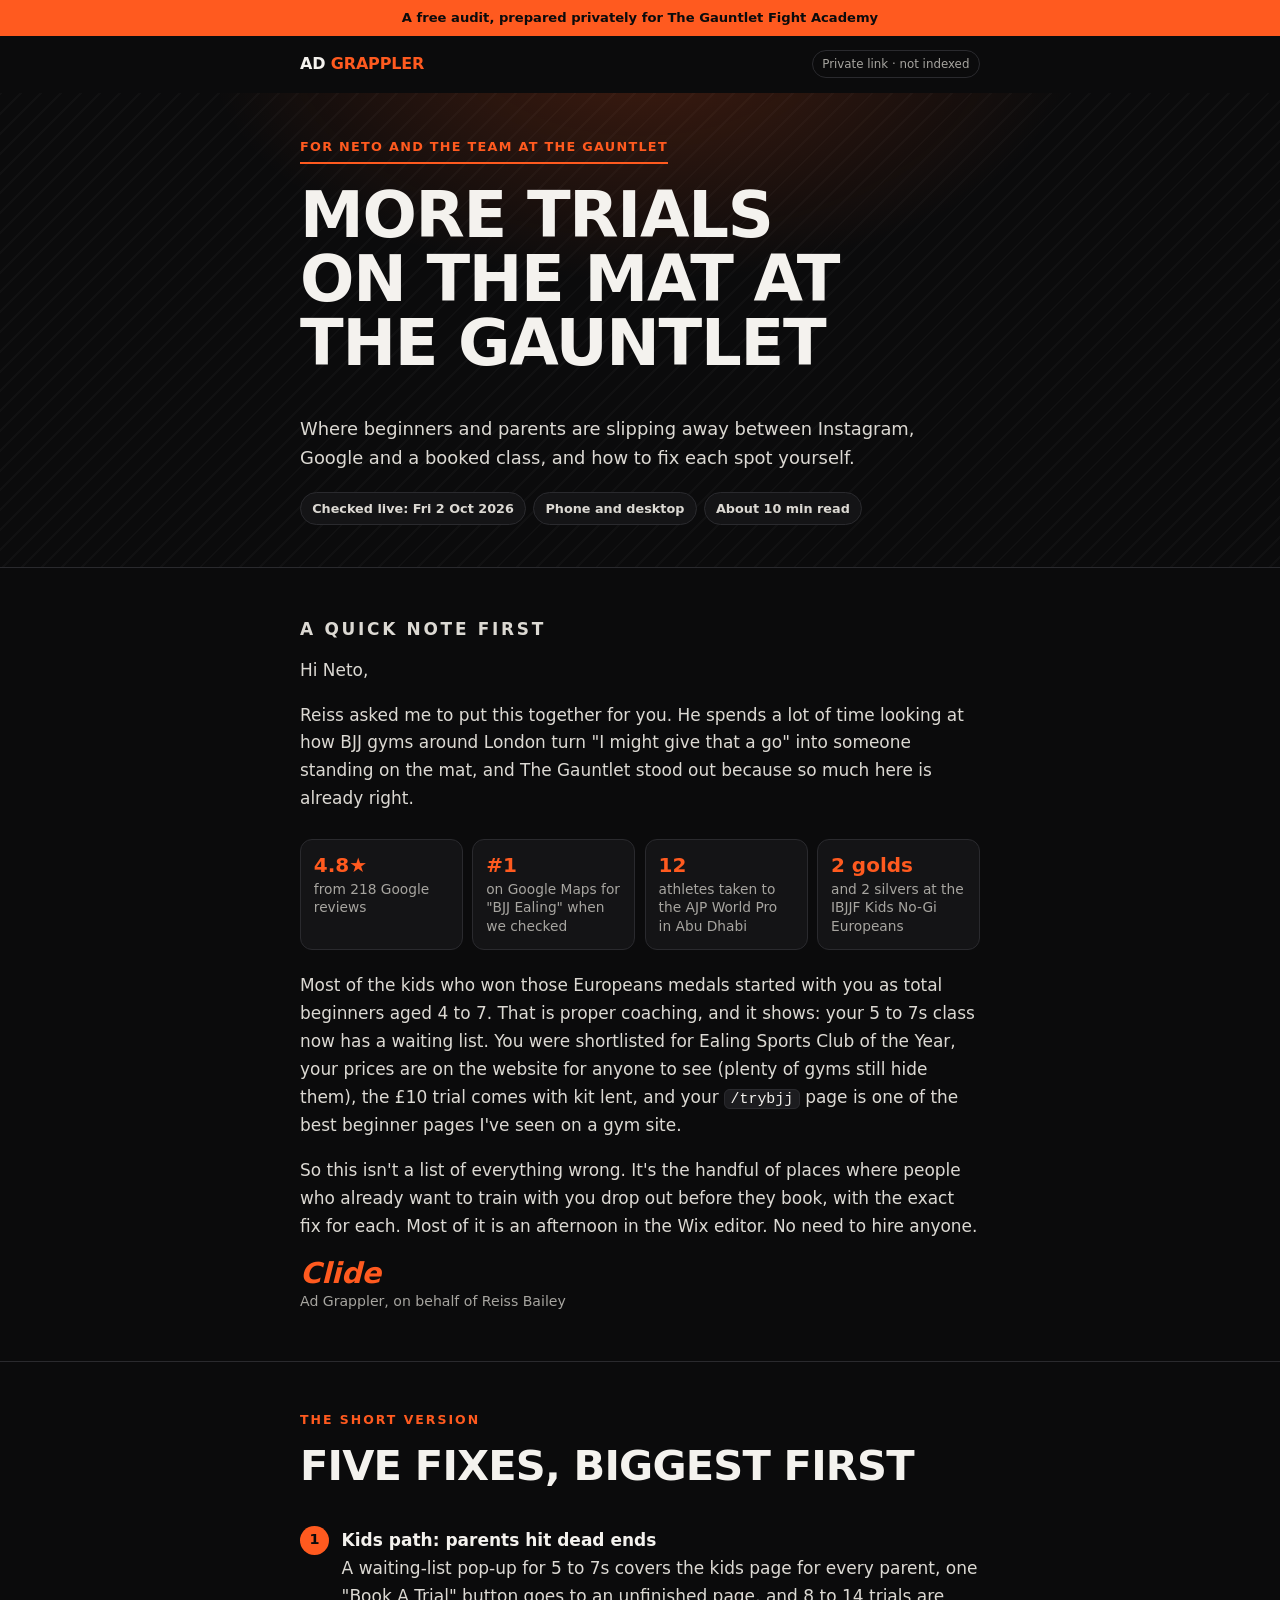
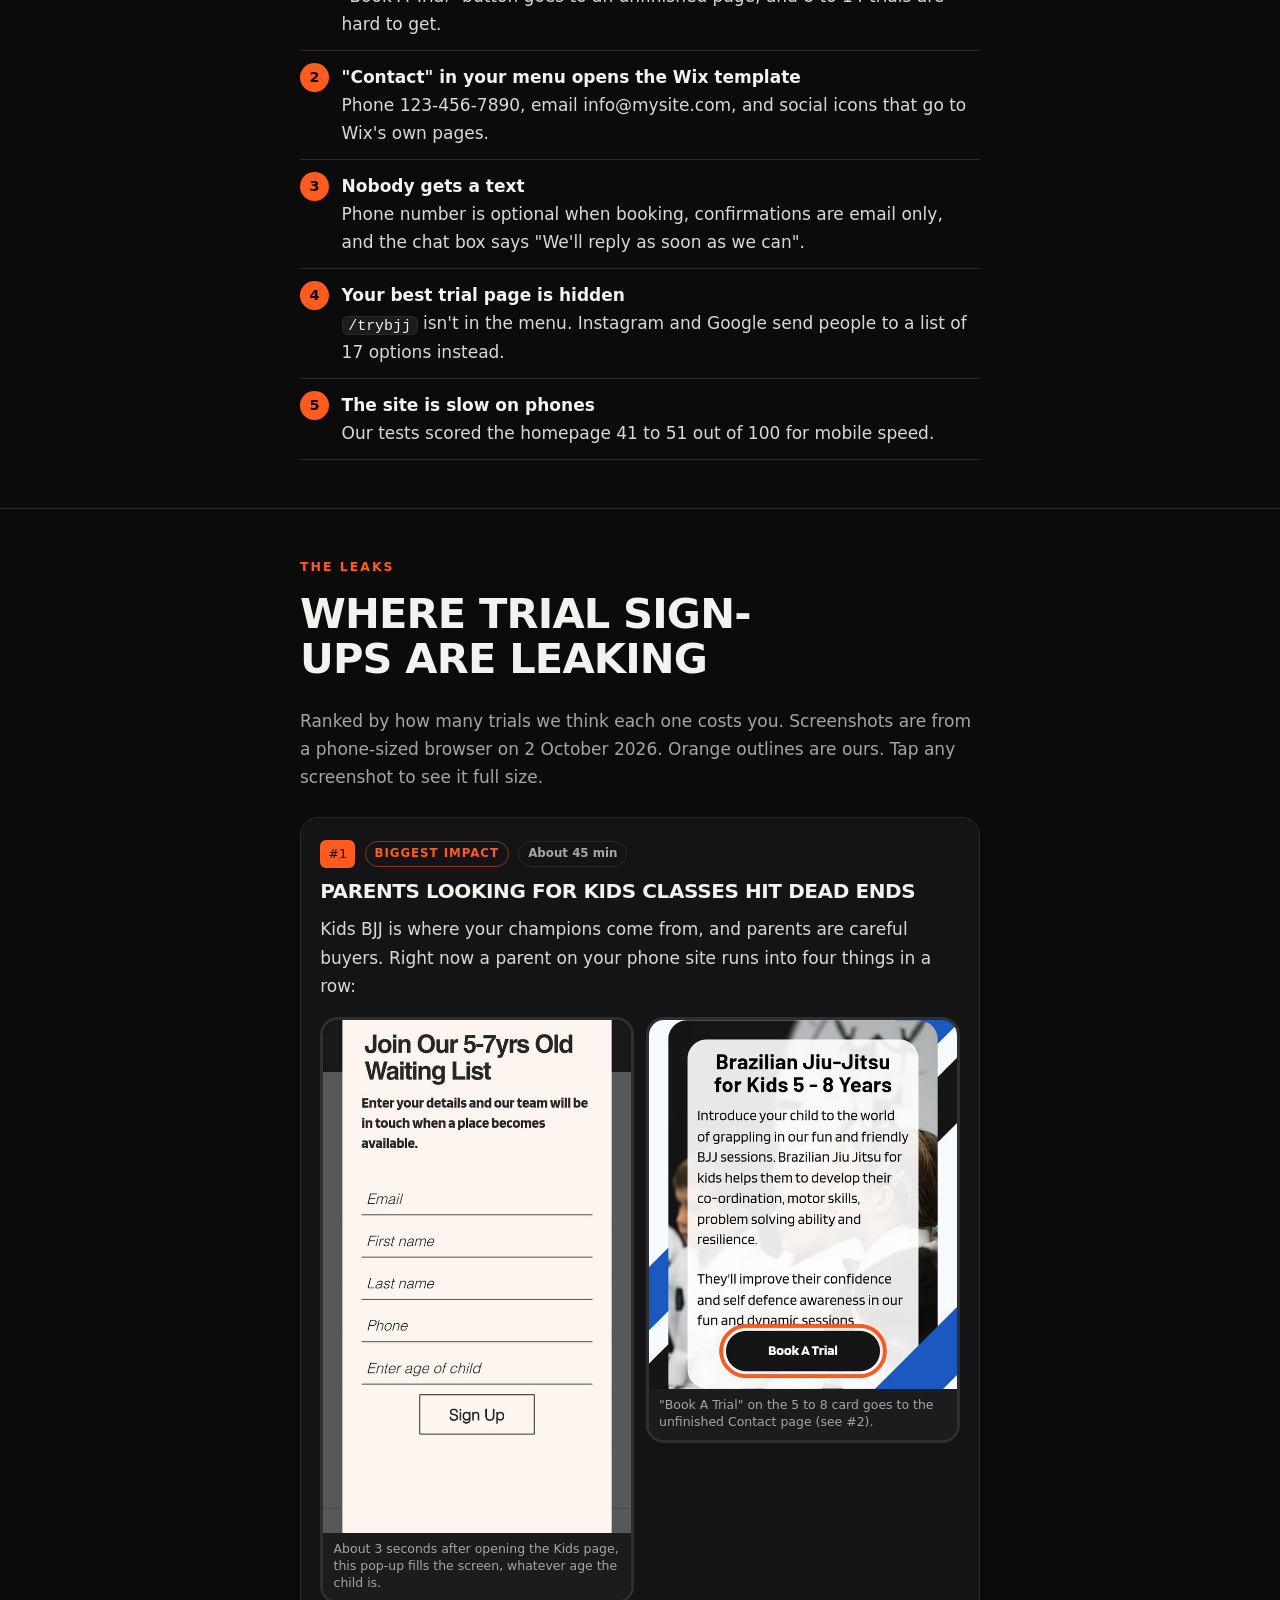
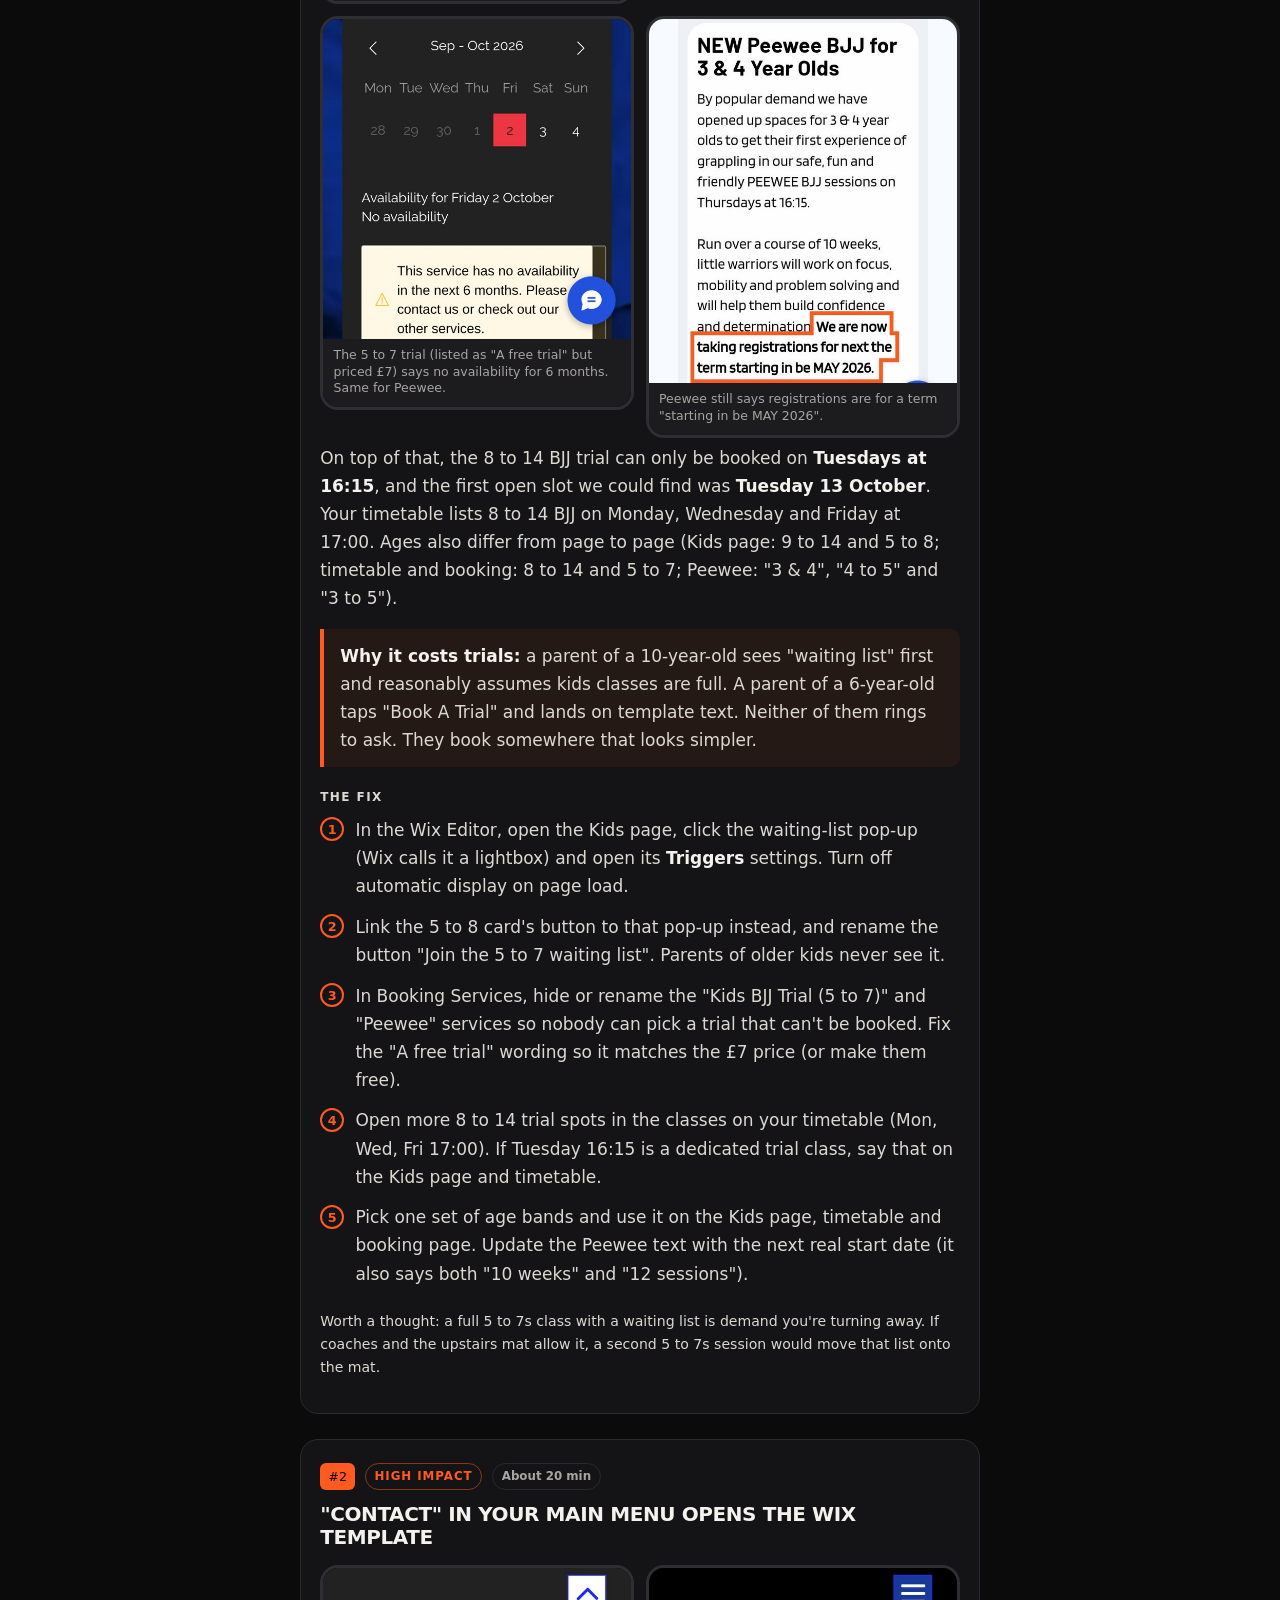
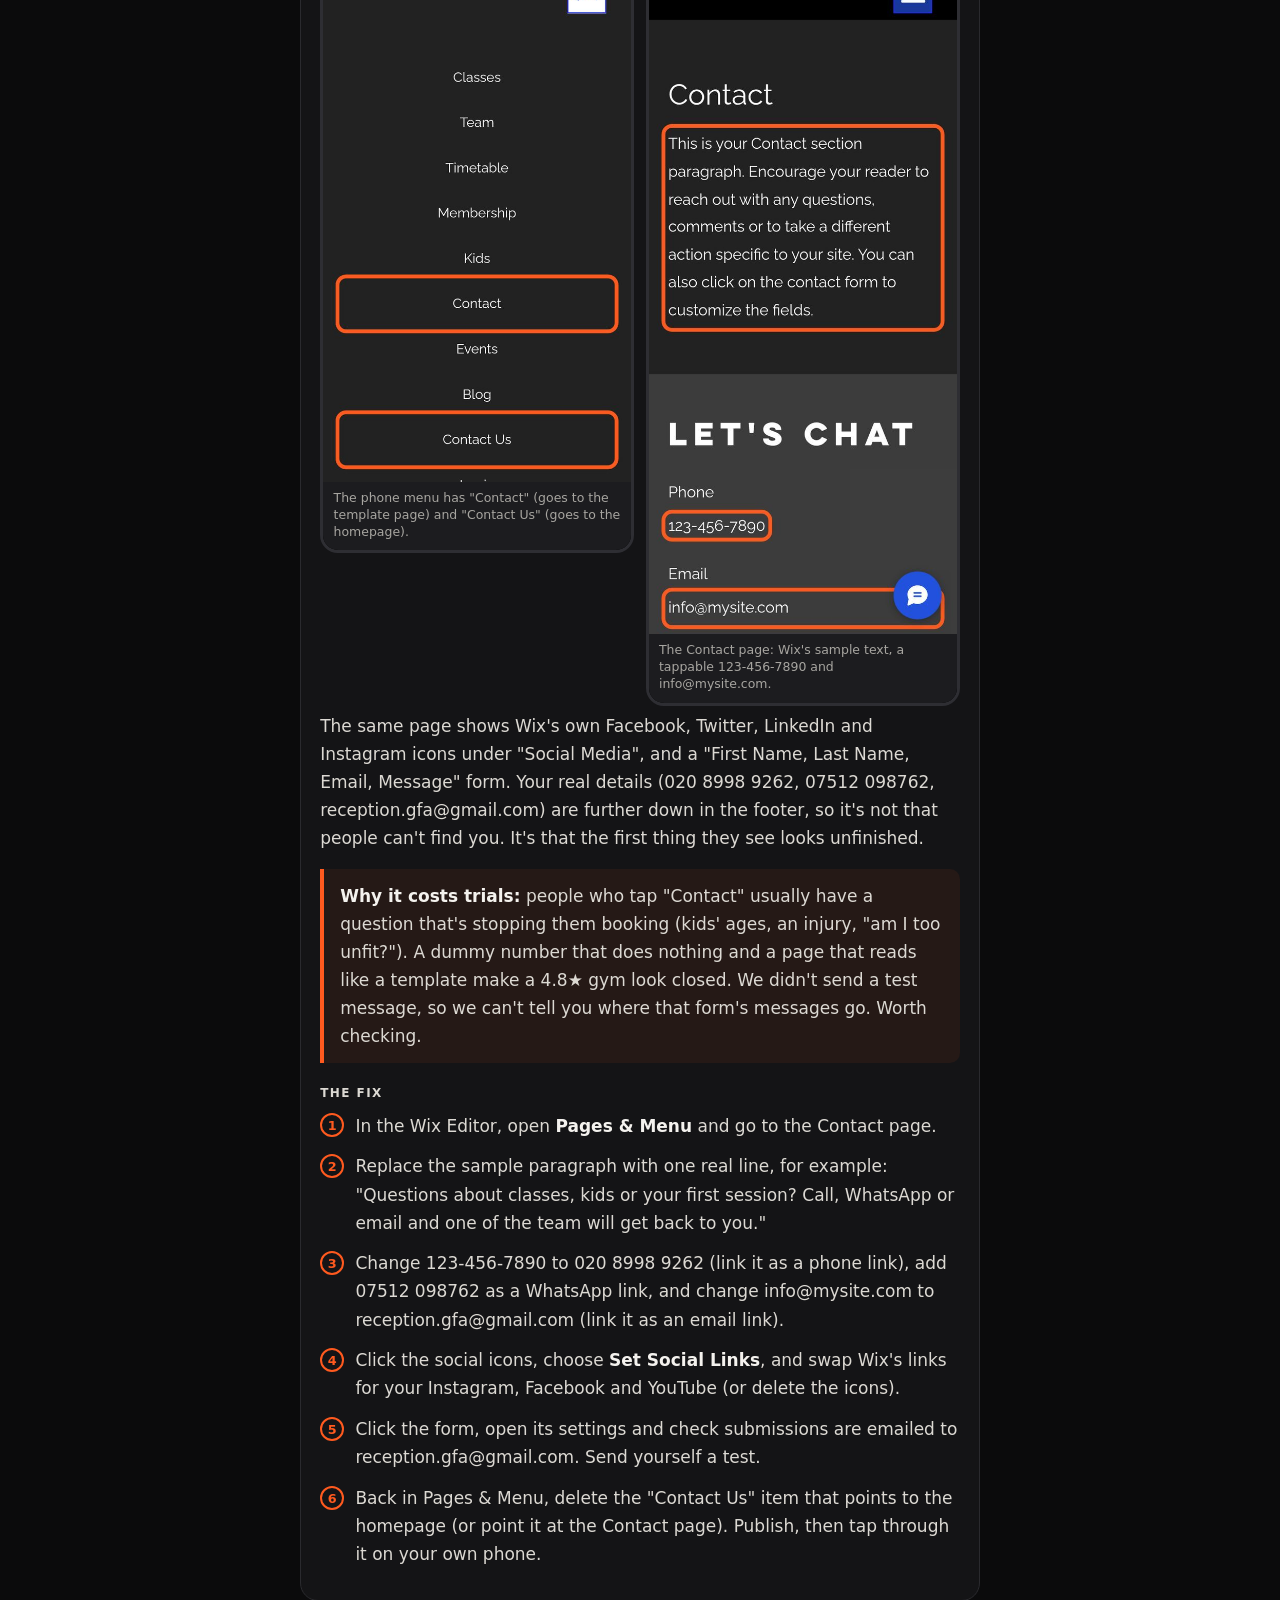
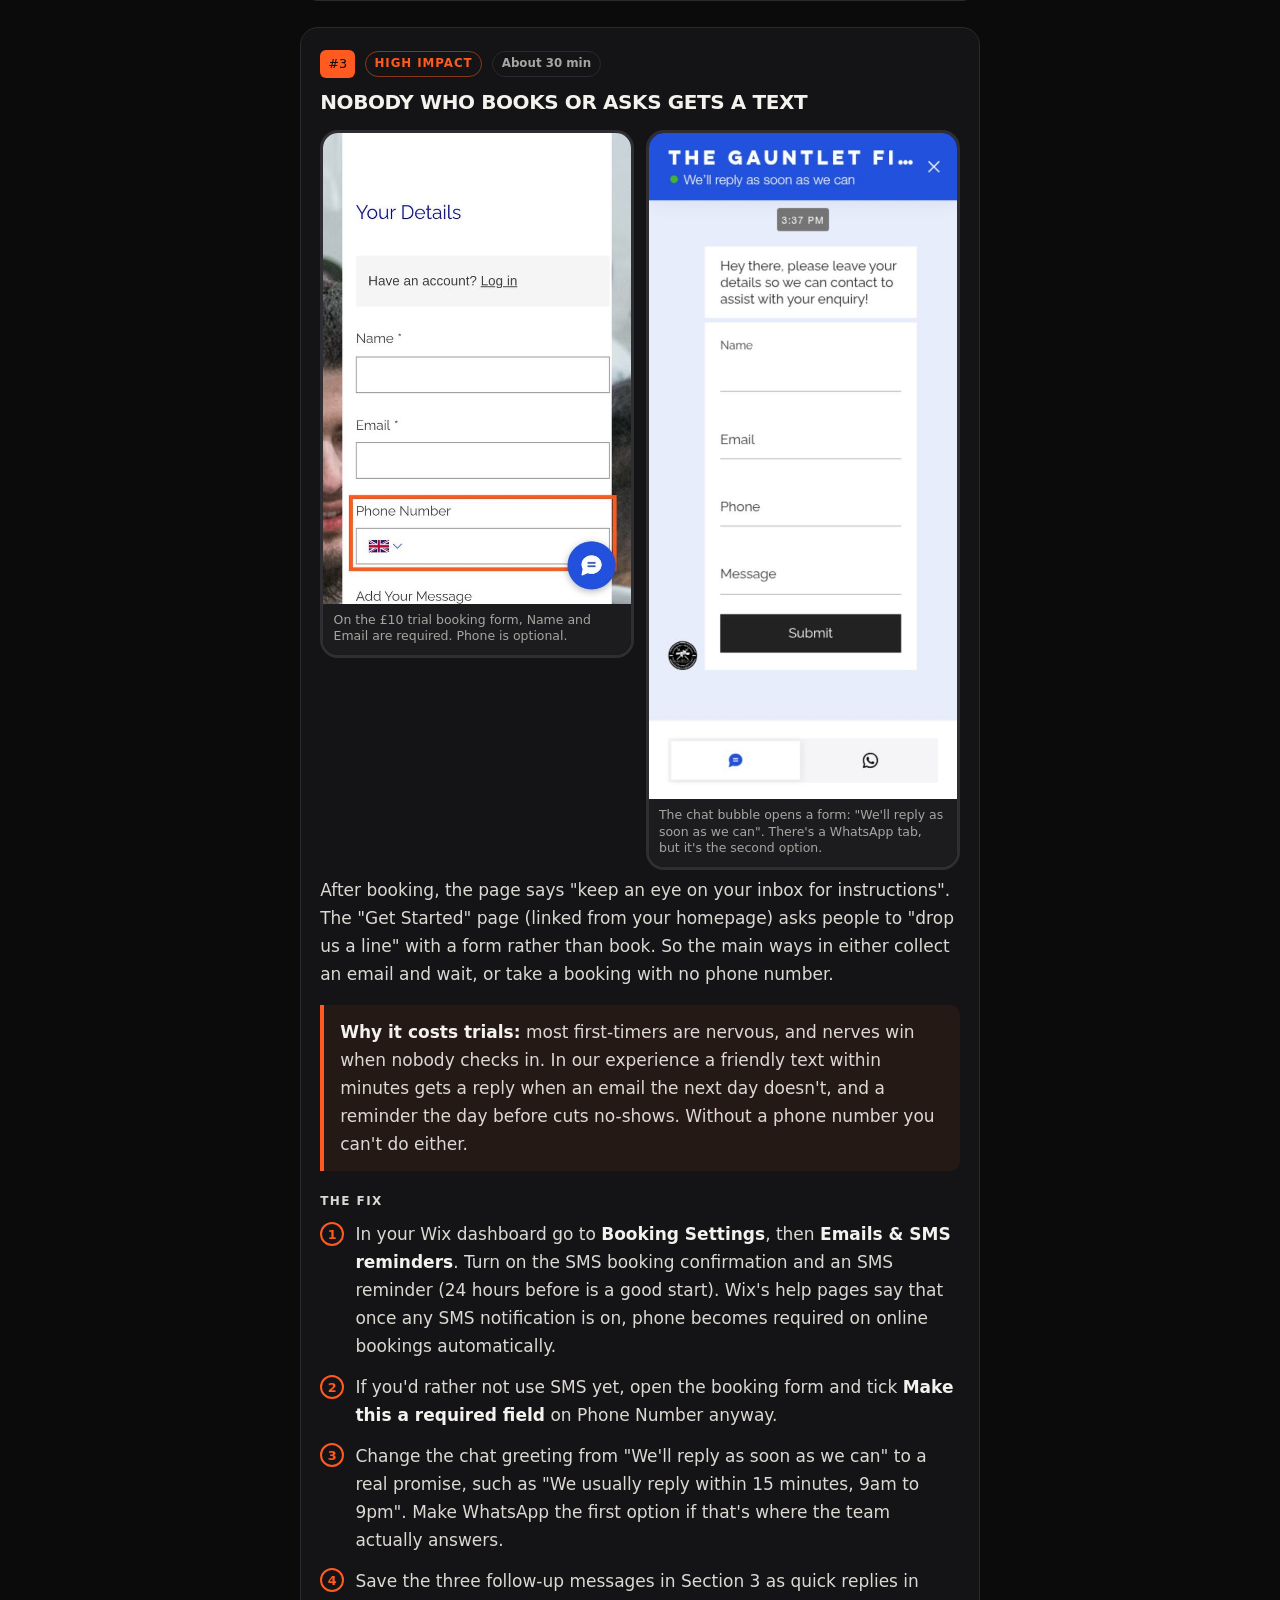
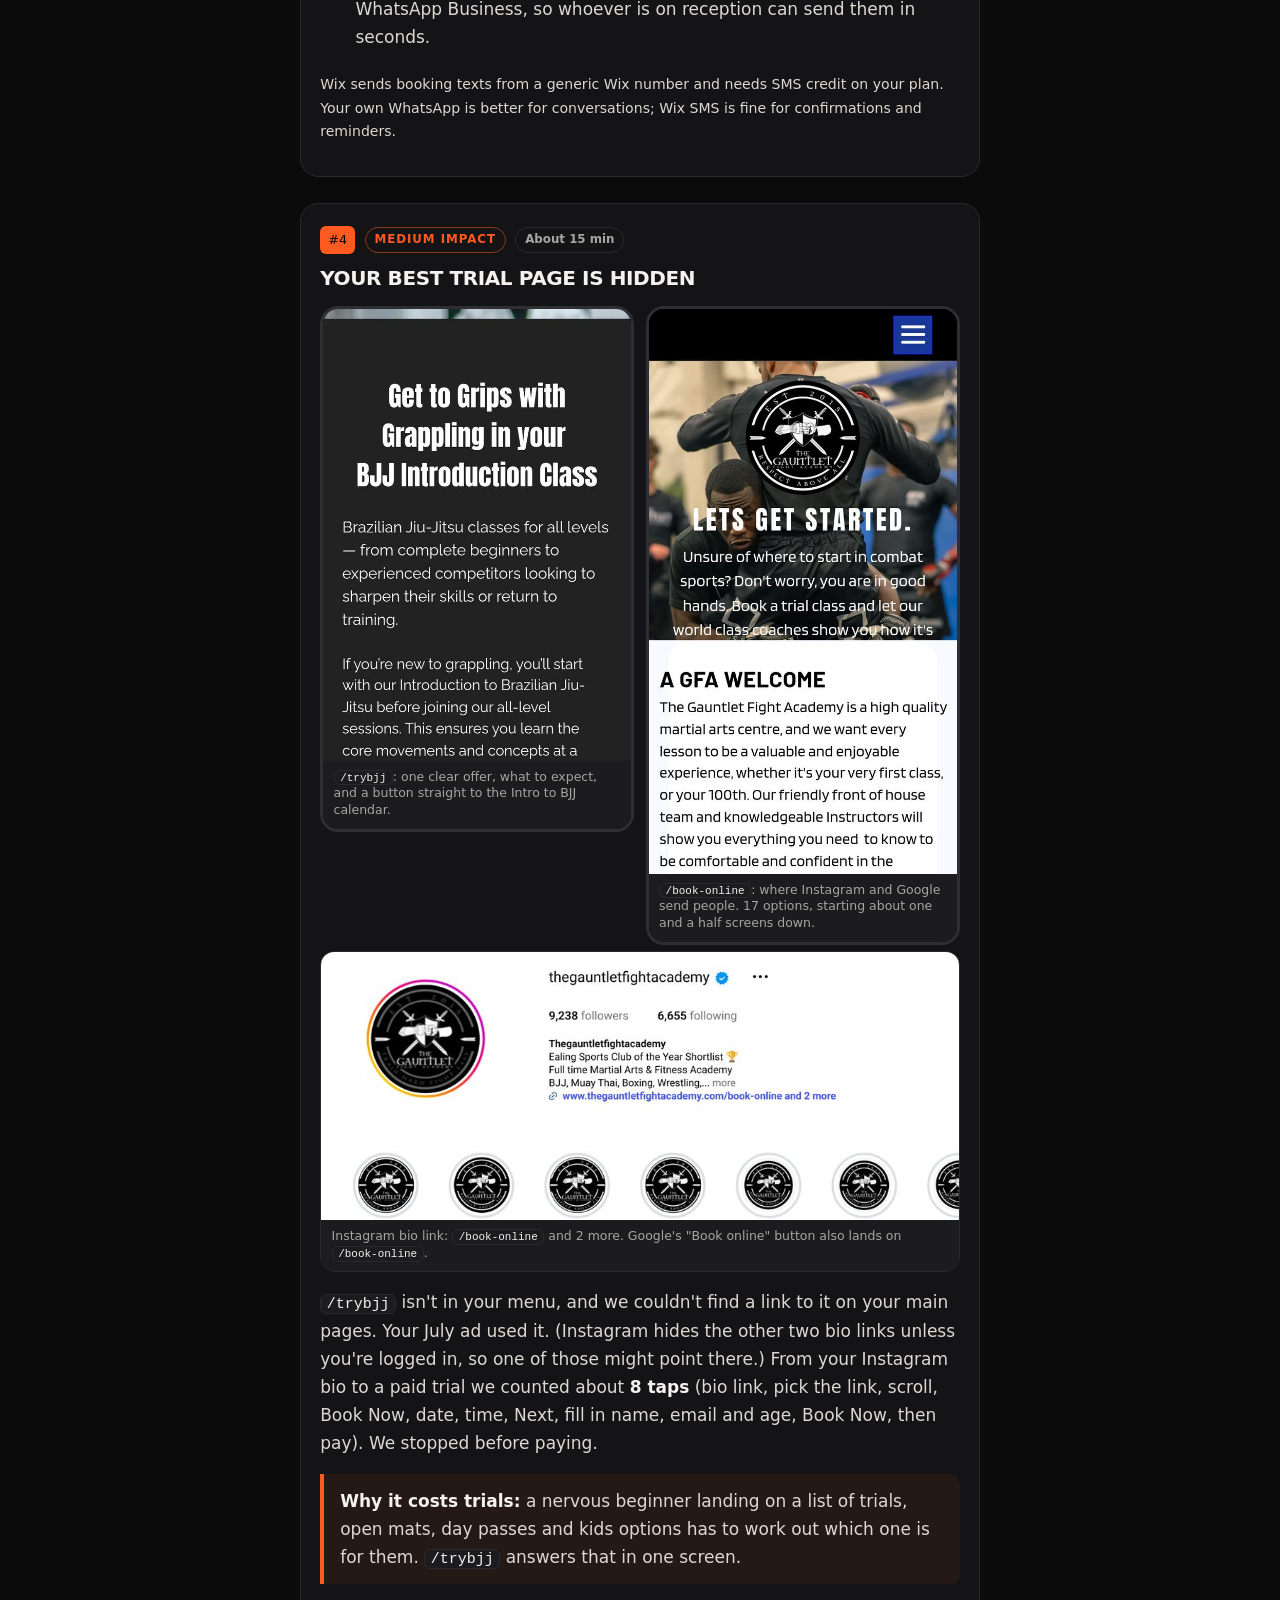
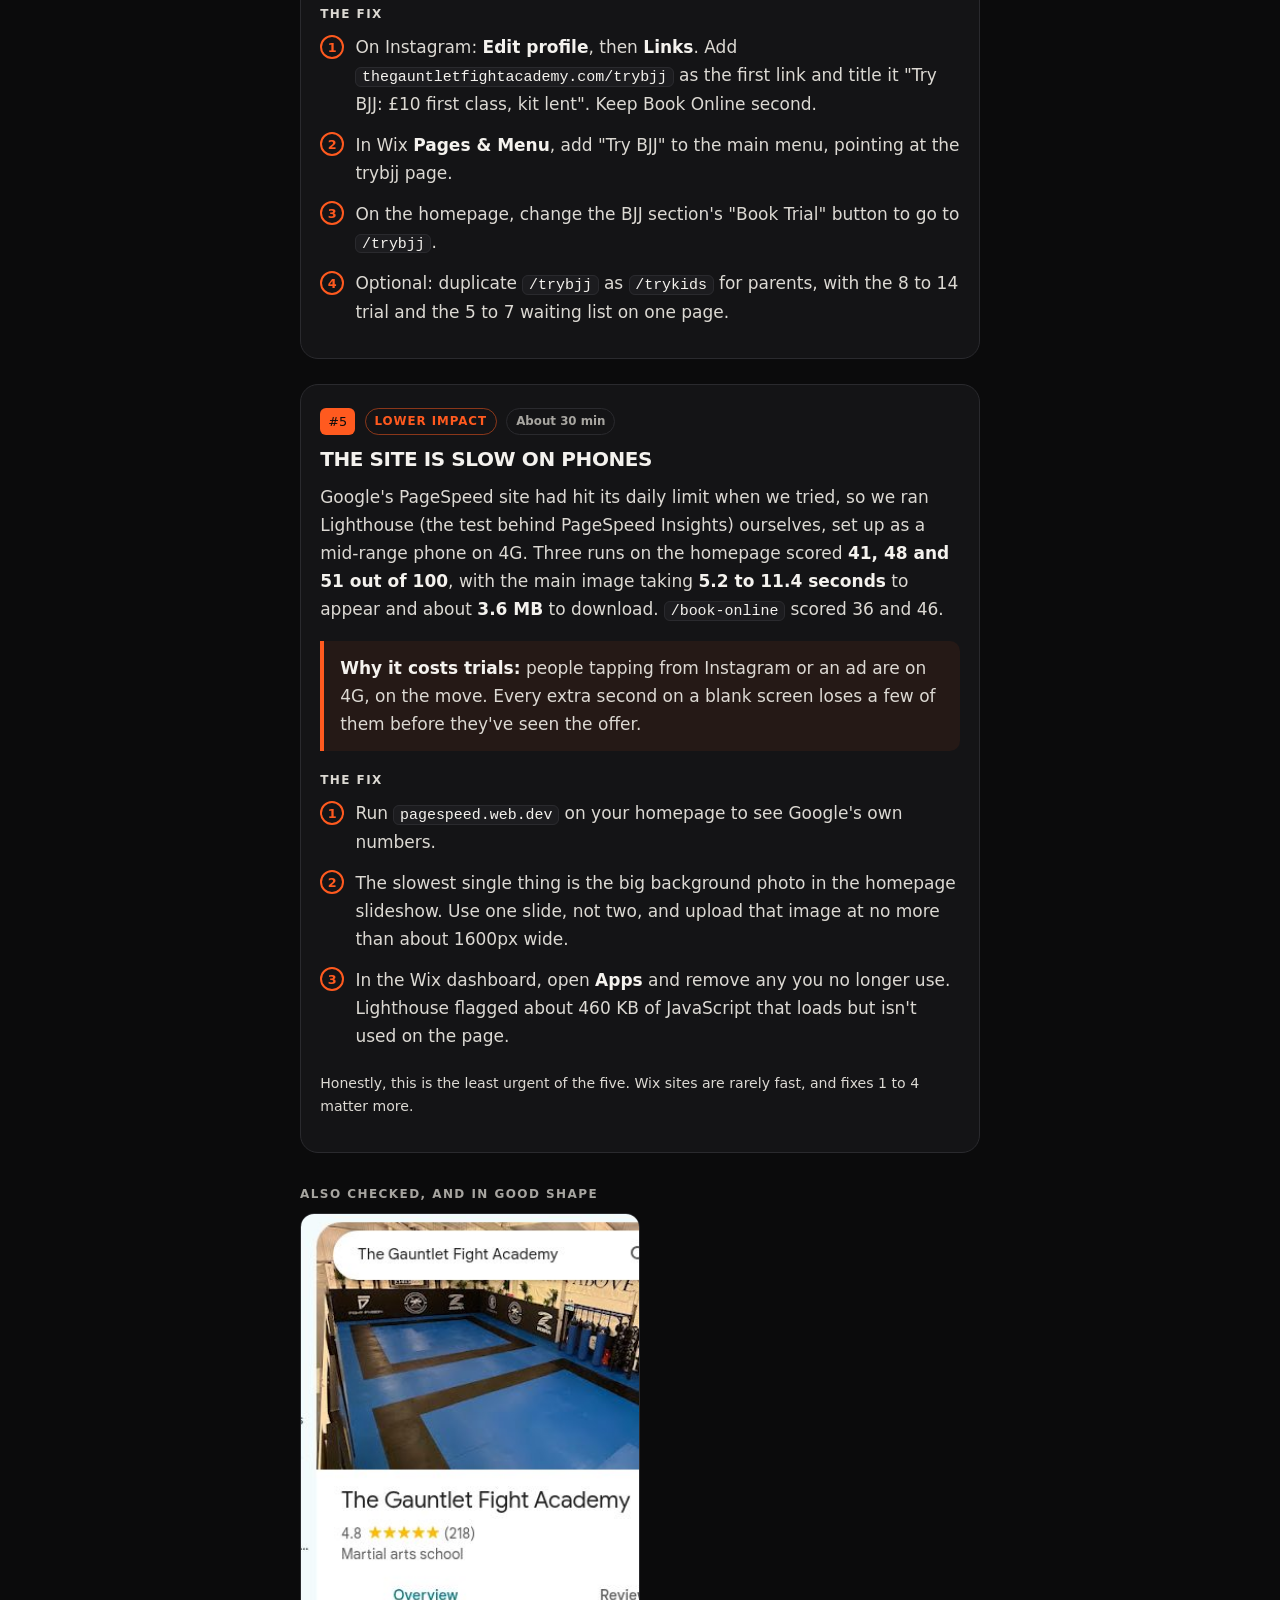
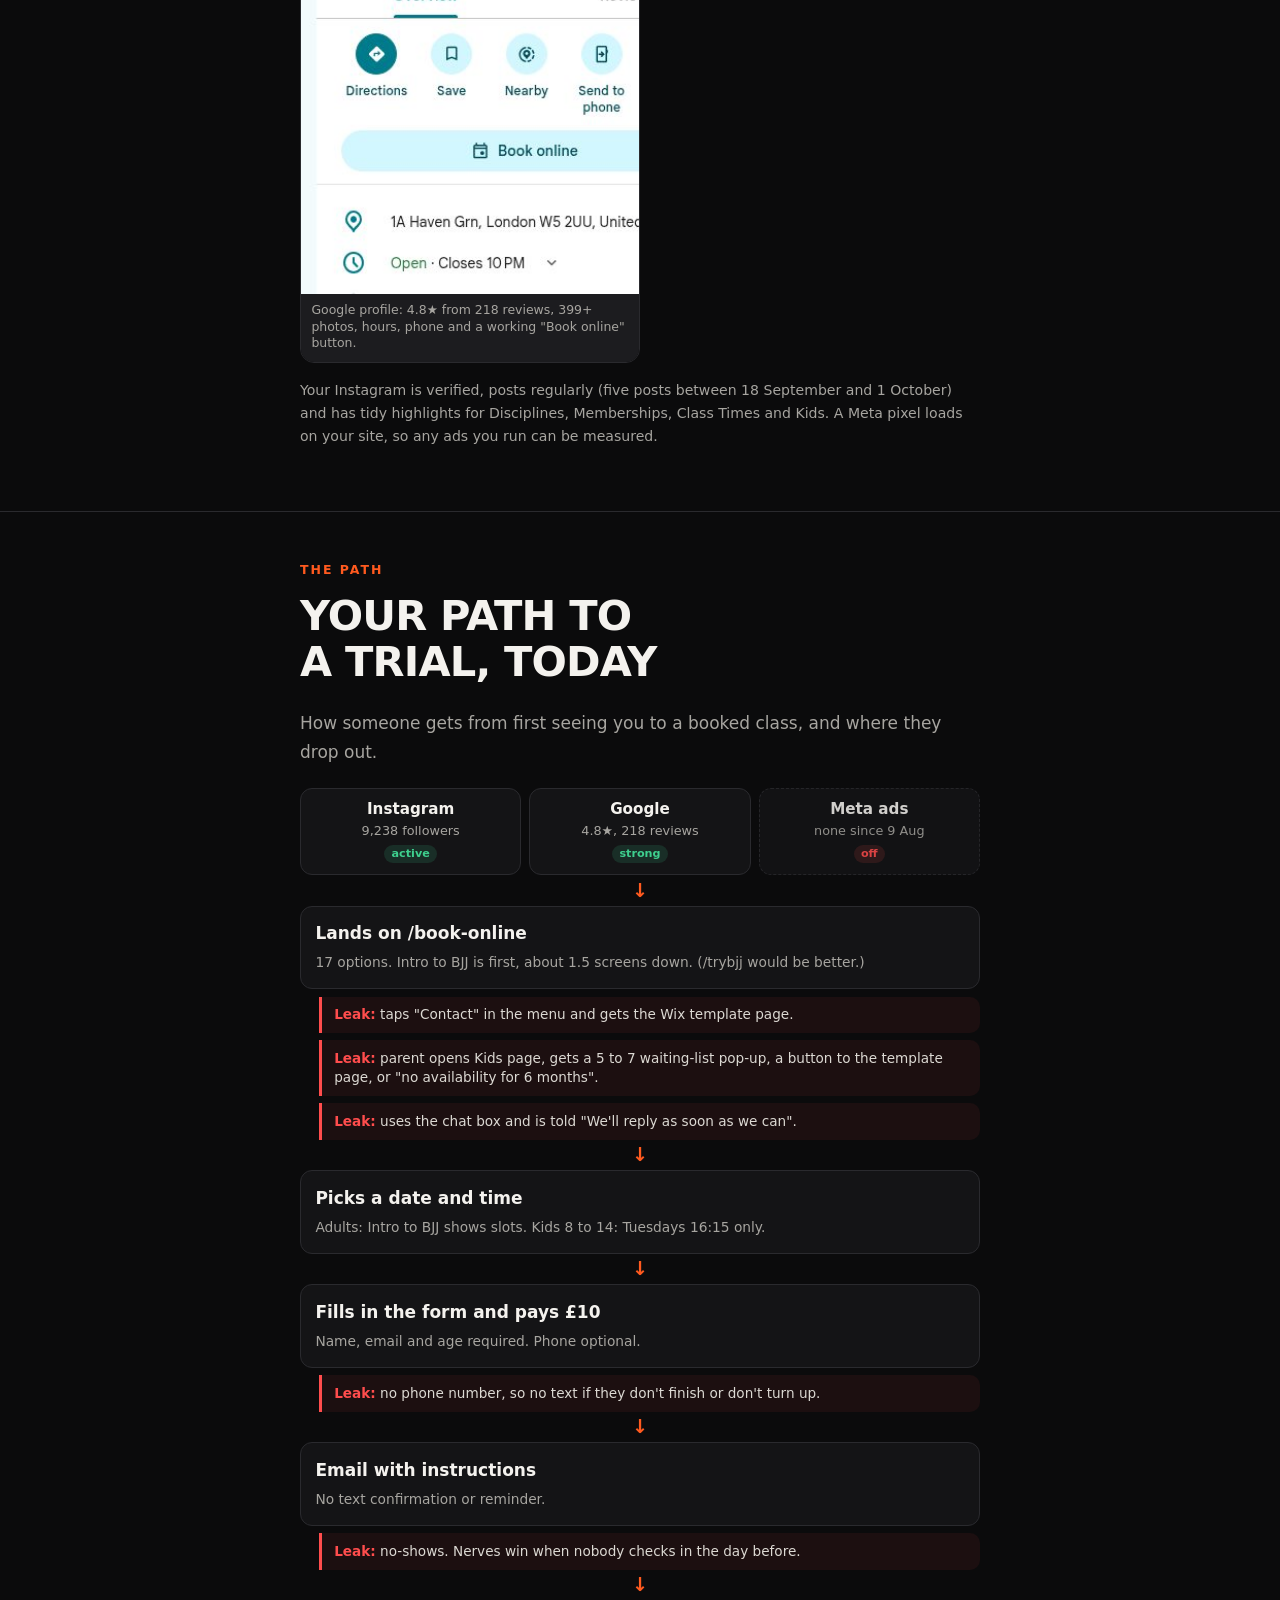
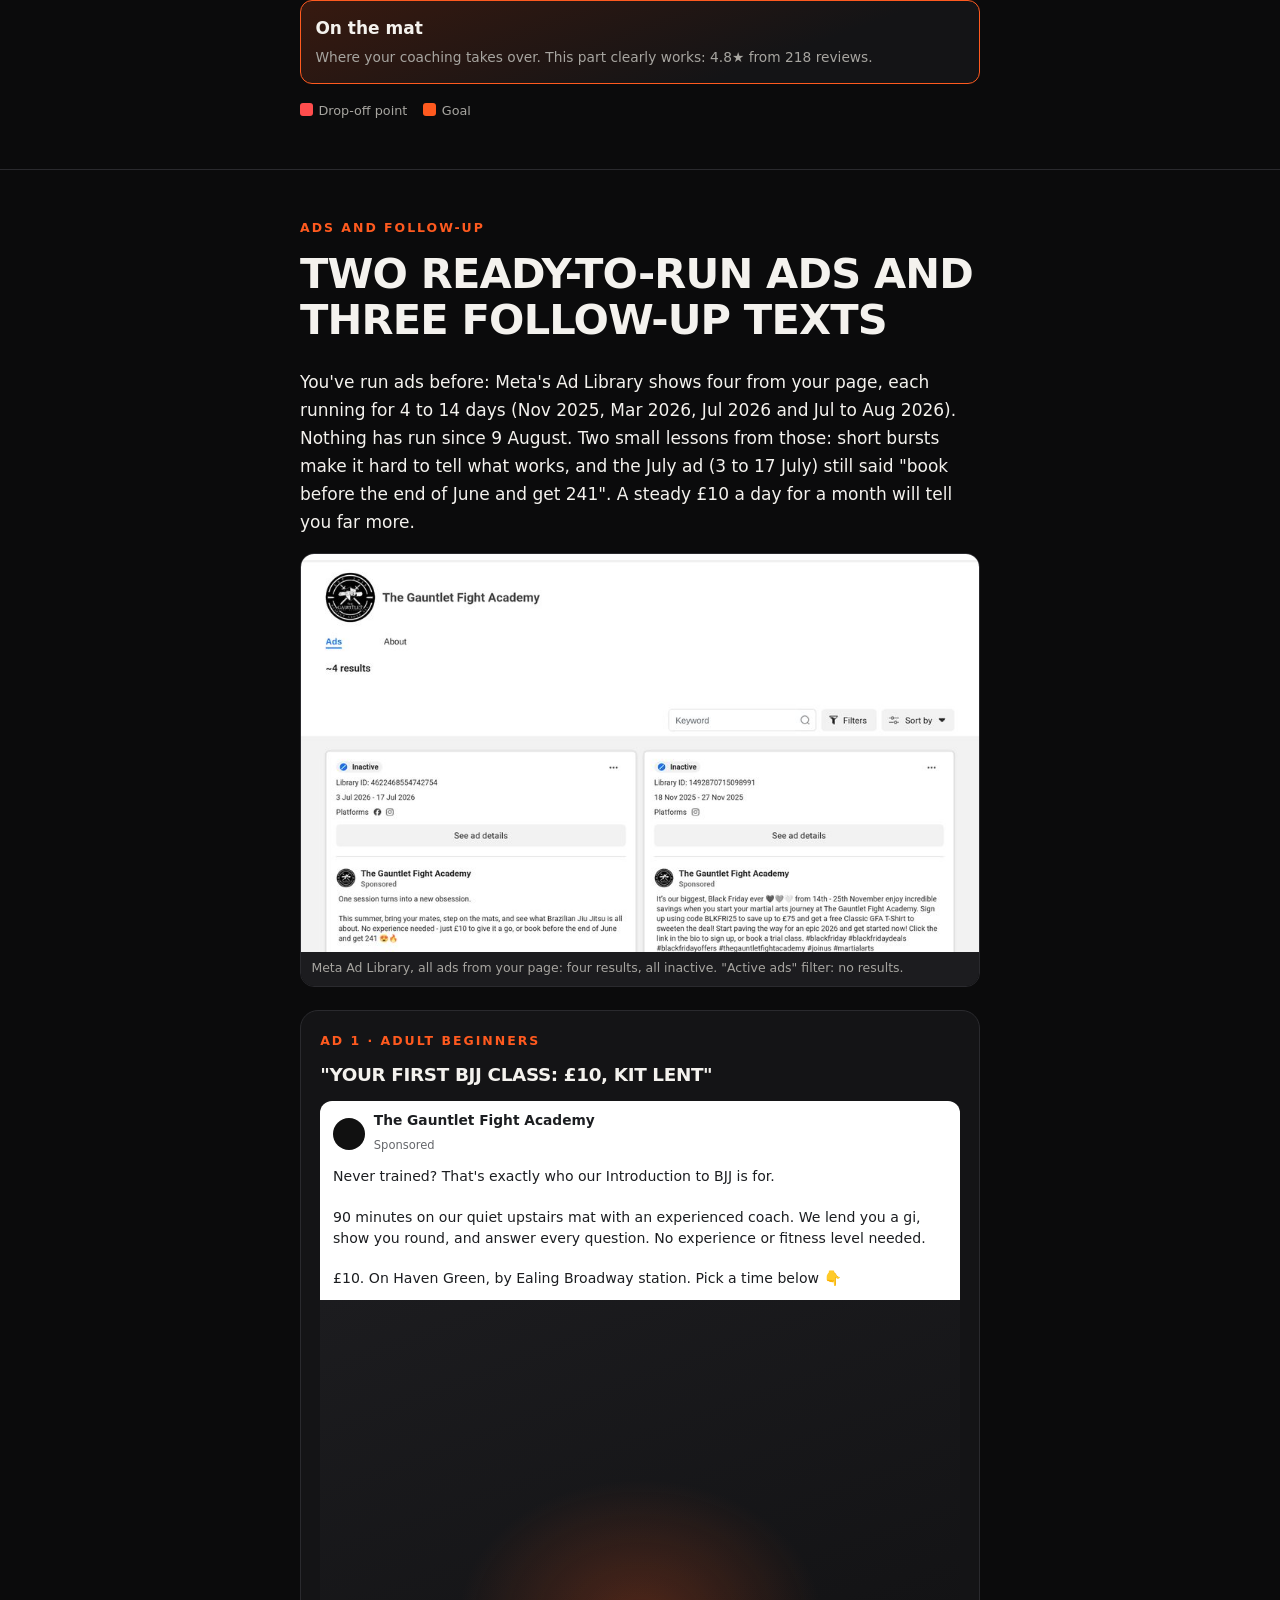
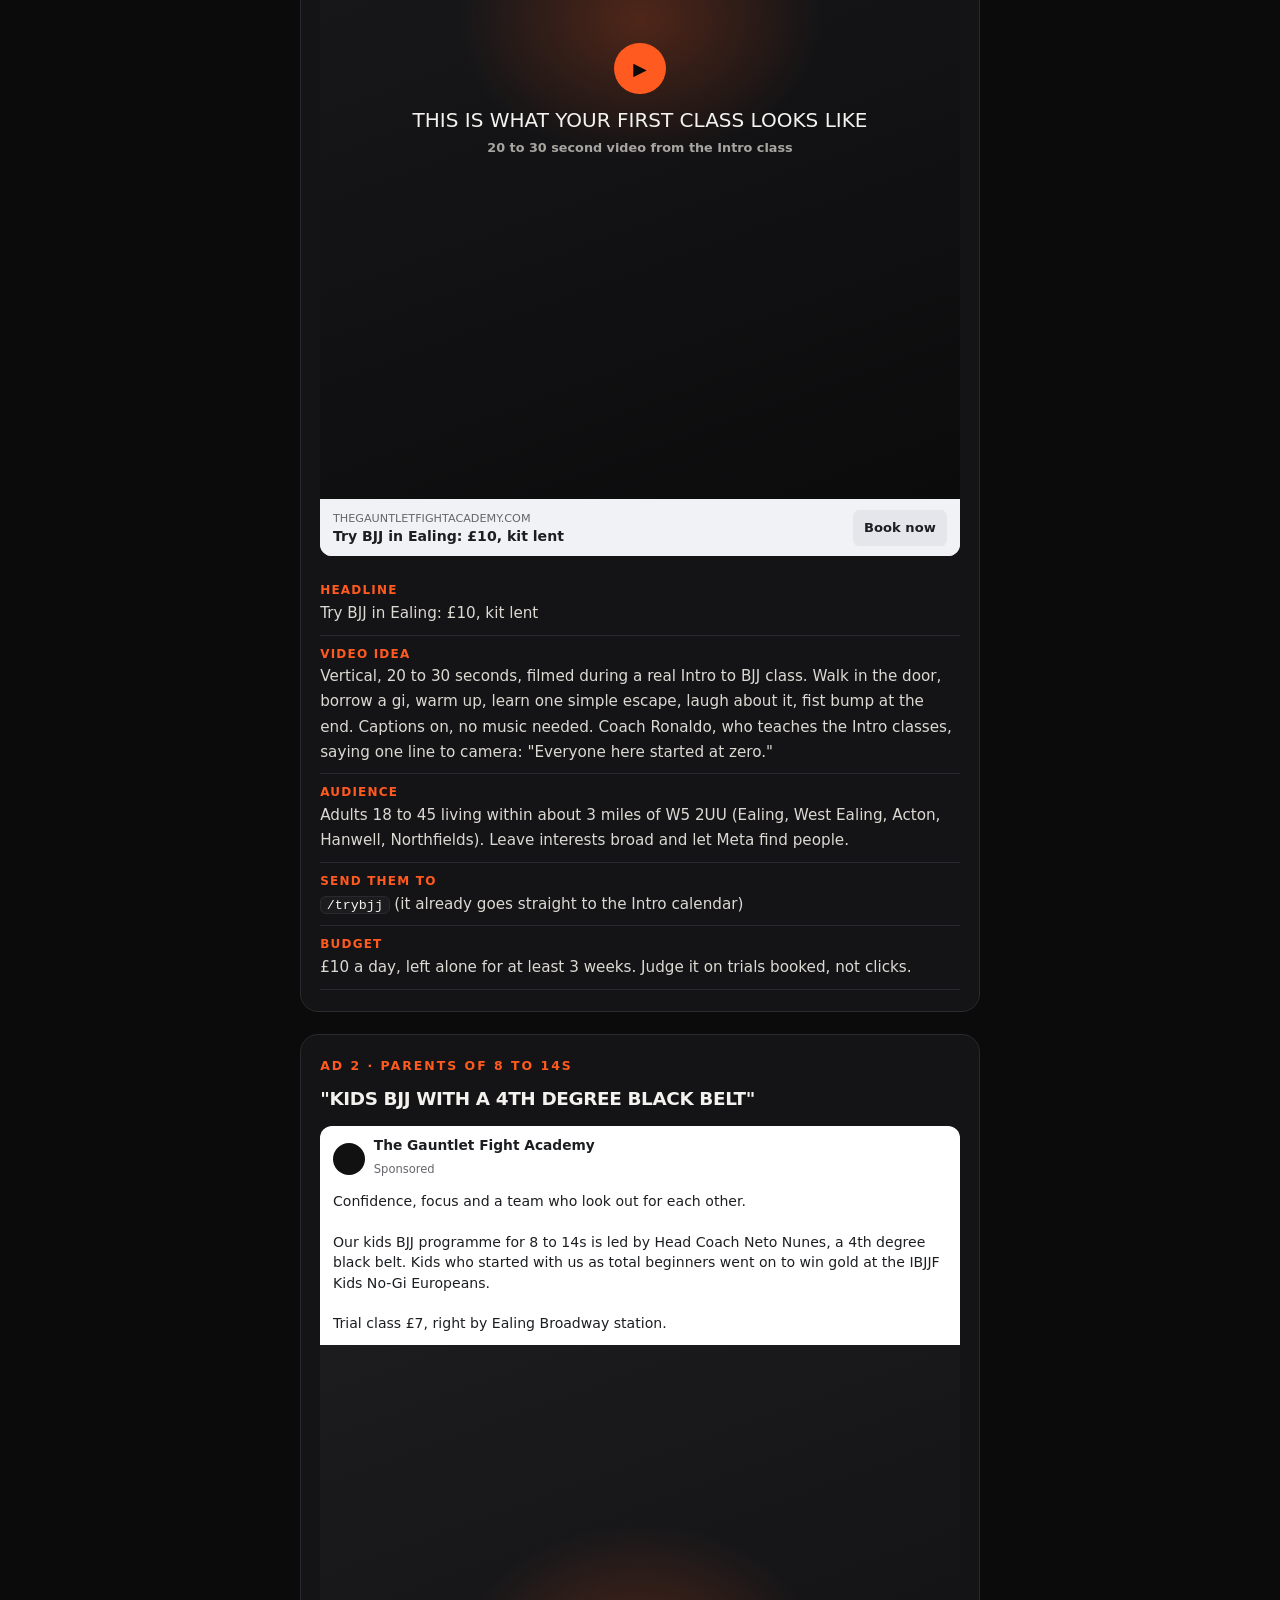
==== r/the-gauntlet-0f622c62/index.html @ 98ce12d8 "Add unlisted sample audit" ====
<!doctype html>
<html lang="en-GB">
<head>
<meta charset="utf-8">
<meta name="viewport" content="width=device-width, initial-scale=1">
<meta name="robots" content="noindex, nofollow, noarchive">
<meta name="googlebot" content="noindex, nofollow">
<title>Growth audit for The Gauntlet Fight Academy | Prepared by Clide at Ad Grappler</title>
<meta name="description" content="A free, private trial sign-up audit for The Gauntlet Fight Academy, Ealing. Checked live on 2 October 2026.">
<style>
:root{--bg:#0b0b0c;--bg-2:#141416;--bg-3:#1c1c1f;--line:#2a2a2e;--text:#f4f2ee;--body:#dcd9d3;--muted:#a7a5a0;--accent:#ff5a1f;--accent-2:#ff7240;--ink:#0b0b0c;--ok:#3ecf8e;--bad:#ff4d4d;--radius:14px;
--font:"Inter",system-ui,-apple-system,"Segoe UI",Roboto,"Helvetica Neue",Arial,sans-serif;--display:"Arial Black","Helvetica Neue",Impact,system-ui,sans-serif}
*,*::before,*::after{box-sizing:border-box}
html{-webkit-text-size-adjust:100%;scroll-behavior:smooth}
body{margin:0;background:var(--bg);color:var(--text);font-family:var(--font);font-size:1.0625rem;line-height:1.65;-webkit-font-smoothing:antialiased}
img{max-width:100%;display:block;height:auto}
a{color:var(--accent)}
h1,h2,h3{line-height:1.1;margin:0 0 .6em;letter-spacing:-.02em}
h1,h2{font-family:var(--display);font-weight:900;text-transform:uppercase;text-wrap:balance}
h1{font-size:clamp(2.1rem,8vw,4rem);line-height:1}
h2{font-size:clamp(1.6rem,5.4vw,2.6rem)}
h3{font-size:1.2rem;font-weight:800}
p{margin:0 0 1em}
ul,ol{margin:0;padding:0}
b,strong{color:var(--text)}
.read{max-width:720px;margin:0 auto;padding:0 1.25rem}
.kicker{font-size:.78rem;font-weight:800;text-transform:uppercase;letter-spacing:.16em;color:var(--accent);margin:0 0 .8rem}
.muted{color:var(--muted)}
.small{font-size:.9rem}
section{padding:3rem 0;border-top:1px solid var(--line)}

/* top bar + header */
.topbar{background:var(--accent);color:var(--ink);text-align:center;font-size:.82rem;font-weight:700;padding:.45rem 1rem}
.head{display:flex;align-items:center;justify-content:space-between;gap:1rem;padding:.9rem 1.25rem;max-width:720px;margin:0 auto}
.logo{font-family:var(--display);font-weight:900;text-transform:uppercase;font-size:1rem;letter-spacing:-.01em;color:var(--text);text-decoration:none}
.logo span{color:var(--accent)}
.private{font-size:.74rem;color:var(--muted);border:1px solid var(--line);border-radius:999px;padding:.2rem .6rem;white-space:nowrap}

/* hero */
.hero{padding:2.4rem 0 2.6rem;border-top:0;background:radial-gradient(700px 380px at 50% -10%,rgba(255,90,31,.22),transparent 62%),repeating-linear-gradient(135deg,rgba(255,255,255,.022) 0 2px,transparent 2px 14px),var(--bg)}
.hero .for{display:inline-block;font-size:.8rem;font-weight:800;text-transform:uppercase;letter-spacing:.1em;color:var(--accent);border-bottom:2px solid var(--accent);padding-bottom:.3rem;margin-bottom:1.2rem}
.hero .sub{font-size:1.12rem;color:var(--body)}
.meta-row{display:flex;flex-wrap:wrap;gap:.45rem;margin-top:1.2rem}
.meta-row span{font-size:.8rem;font-weight:700;border:1px solid var(--line);background:var(--bg-2);border-radius:999px;padding:.32rem .7rem;color:var(--body)}

/* letter */
.letter p{color:var(--body);font-size:1.06rem}
.letter .sig,.close .sig,.sig{font-family:var(--display);font-weight:900;font-style:italic;font-size:1.8rem;color:var(--accent);margin:1rem 0 0;line-height:1.1}
.letter .sig-role,.close .sig-role,.sig-role{font-size:.88rem;color:var(--muted);margin:0}
.wins{display:grid;grid-template-columns:1fr 1fr;gap:.6rem;margin:1.6rem 0 1.4rem}
.wins li{list-style:none;background:var(--bg-2);border:1px solid var(--line);border-radius:12px;padding:.85rem .8rem;font-size:.86rem;color:var(--muted);line-height:1.35}
.wins li b{display:block;font-family:var(--display);font-size:1.25rem;color:var(--accent);line-height:1.1;margin-bottom:.25rem}

/* summary list */
.summary{counter-reset:s;margin:1.2rem 0 0}
.summary li{list-style:none;counter-increment:s;position:relative;padding:.75rem 0 .75rem 2.6rem;border-bottom:1px solid var(--line);color:var(--body)}
.summary li::before{content:counter(s);position:absolute;left:0;top:.75rem;width:1.8rem;height:1.8rem;border-radius:50%;background:var(--accent);color:var(--ink);font-weight:900;display:grid;place-items:center;font-size:.9rem}
.summary li b{display:block}

/* issue cards */
.issue{background:var(--bg-2);border:1px solid var(--line);border-radius:18px;padding:1.4rem 1.2rem 1.2rem;margin-top:1.6rem}
.issue-top{display:flex;align-items:center;gap:.6rem;margin-bottom:.8rem;flex-wrap:wrap}
.rank{font-family:var(--display);font-size:.8rem;background:var(--accent);color:var(--ink);border-radius:6px;padding:.2rem .5rem}
.impact{font-size:.74rem;font-weight:800;text-transform:uppercase;letter-spacing:.08em;color:var(--accent);border:1px solid rgba(255,90,31,.5);border-radius:999px;padding:.15rem .55rem}
.time{font-size:.74rem;font-weight:700;color:var(--muted);border:1px solid var(--line);border-radius:999px;padding:.15rem .55rem}
.issue h3{font-family:var(--display);text-transform:uppercase;font-size:1.25rem;line-height:1.15}
.issue p{color:var(--body)}
.label{font-size:.75rem;font-weight:800;text-transform:uppercase;letter-spacing:.12em;color:var(--muted);margin:1.3rem 0 .5rem}
.shots{display:grid;grid-template-columns:1fr 1fr;gap:.7rem;margin:1rem 0 .4rem;align-items:start}
.shots .shot{margin:0}
.shot a{display:block}
.zoom{font-size:.72rem;color:var(--muted);text-align:right;margin:.2rem 0 0}
.shots.one{grid-template-columns:1fr}
.shot{margin:0 0 1rem;background:#000;border:1px solid var(--line);border-radius:14px;overflow:hidden}
.shot img{width:100%}
.shot figcaption{font-size:.78rem;color:var(--muted);padding:.5rem .65rem .6rem;line-height:1.35;background:var(--bg-3)}
.phone{border-radius:18px;border:3px solid #2e2e33}
.steps{counter-reset:st;margin:.2rem 0 0}
.steps li{list-style:none;counter-increment:st;position:relative;padding:0 0 .8rem 2.2rem;color:var(--body)}
.steps li::before{content:counter(st);position:absolute;left:0;top:.1rem;width:1.5rem;height:1.5rem;border-radius:50%;border:2px solid var(--accent);color:var(--accent);font-weight:900;font-size:.8rem;display:grid;place-items:center}
.why{border-left:4px solid var(--accent);background:rgba(255,90,31,.07);padding:.8rem 1rem;border-radius:0 10px 10px 0;margin:.4rem 0 0}
.why p:last-child{margin:0}
.note{font-size:.88rem;color:var(--muted);margin-top:.6rem}
code{font-family:ui-monospace,Menlo,Consolas,monospace;font-size:.88em;background:var(--bg-3);border:1px solid var(--line);border-radius:6px;padding:.05rem .35rem;color:var(--text);word-break:break-word}

/* path diagram */
.path{margin-top:1.4rem}
.doors{display:grid;grid-template-columns:repeat(3,1fr);gap:.5rem}
.door{background:var(--bg-2);border:1px solid var(--line);border-radius:12px;padding:.7rem .55rem;text-align:center;font-size:.8rem;color:var(--muted);line-height:1.3}
.door b{display:block;font-size:.95rem;color:var(--text);margin-bottom:.2rem}
.door.off{border-style:dashed;opacity:.85}
.door .tag{display:inline-block;margin-top:.35rem;font-size:.7rem;font-weight:800;padding:.1rem .45rem;border-radius:999px}
.tag.good{background:rgba(62,207,142,.14);color:var(--ok)}
.tag.bad{background:rgba(255,77,77,.14);color:var(--bad)}
.arrow{text-align:center;color:var(--accent);font-weight:900;font-size:1.2rem;line-height:1;margin:.35rem 0}
.stage{position:relative;background:var(--bg-2);border:1px solid var(--line);border-radius:12px;padding:.8rem .9rem}
.stage b{display:block;color:var(--text)}
.stage span{font-size:.86rem;color:var(--muted)}
.stage.end{border-color:var(--accent);background:linear-gradient(160deg,rgba(255,90,31,.18),var(--bg-2) 70%)}
.leak{margin:.45rem 0 0 1.2rem;padding:.55rem .75rem;border-left:3px solid var(--bad);background:rgba(255,77,77,.07);border-radius:0 10px 10px 0;font-size:.85rem;color:var(--body);line-height:1.4}
.leak b{color:var(--bad)}
.legend{display:flex;gap:1rem;flex-wrap:wrap;font-size:.8rem;color:var(--muted);margin-top:1rem}
.legend i{display:inline-block;width:.8rem;height:.8rem;border-radius:3px;margin-right:.35rem;vertical-align:-1px}

/* ads */
.ad{background:var(--bg-2);border:1px solid var(--line);border-radius:18px;padding:1.3rem 1.2rem;margin-top:1.4rem}
.ad h3{font-family:var(--display);text-transform:uppercase;font-size:1.15rem}
.mock{background:#fff;color:#1c1e21;border-radius:12px;overflow:hidden;margin:1rem 0;font-family:system-ui,-apple-system,"Segoe UI",Roboto,Arial,sans-serif}
.mock-h{display:flex;gap:.55rem;align-items:center;padding:.7rem .8rem .4rem}
.mock-h i{width:2rem;height:2rem;border-radius:50%;background:#111;display:block;flex:none}
.mock-h b{color:#1c1e21;font-size:.86rem;display:block;line-height:1.2}
.mock-h span{font-size:.72rem;color:#65676b}
.mock-t{padding:.2rem .8rem .7rem;font-size:.88rem;line-height:1.45;white-space:pre-line}
.mock-img{background:linear-gradient(160deg,#1c1c1f,#0b0b0c);color:#f4f2ee;aspect-ratio:4/5;display:grid;place-items:center;text-align:center;padding:1.2rem;font-family:var(--display);text-transform:uppercase;font-size:1.25rem;line-height:1.15}
.mock-img::before{content:"▶";display:grid;place-items:center;width:3.2rem;height:3.2rem;margin:0 auto .9rem;border-radius:50%;background:var(--accent);color:var(--ink);font-size:1.1rem}
.mock-img{background:radial-gradient(260px 200px at 50% 40%,rgba(255,90,31,.25),transparent 70%),linear-gradient(160deg,#1c1c1f,#0b0b0c)!important;align-content:center}
.mock-img small{display:block;font-family:var(--font);text-transform:none;font-size:.8rem;color:#a7a5a0;margin-top:.6rem;font-weight:600}
.mock-f{display:flex;justify-content:space-between;align-items:center;gap:.6rem;padding:.65rem .8rem;background:#f0f2f5}
.mock-f span{font-size:.7rem;color:#65676b;text-transform:uppercase;display:block}
.mock-f b{font-size:.88rem;color:#1c1e21;line-height:1.25;display:block}
.mock-f em{font-style:normal;background:#e4e6eb;color:#1c1e21;font-weight:700;font-size:.82rem;padding:.45rem .7rem;border-radius:6px;white-space:nowrap}
.spec{margin:.6rem 0 0}
.spec li{list-style:none;padding:.55rem 0;border-bottom:1px solid var(--line);color:var(--body);font-size:.95rem}
.spec li b{color:var(--accent);display:block;font-size:.75rem;text-transform:uppercase;letter-spacing:.1em}

/* texts */
.sms{margin-top:1rem}
.bubble{background:#1f8a4c;color:#fff;border-radius:18px 18px 4px 18px;padding:.8rem 1rem;margin:.2rem 0 1.1rem auto;max-width:92%;font-size:.95rem;line-height:1.45}
.when{display:block;text-align:right;font-size:.75rem;color:var(--muted);font-weight:700;text-transform:uppercase;letter-spacing:.08em}

/* estimate */
.est{width:100%;border-collapse:collapse;margin-top:1rem;font-size:.9rem}
.est th,.est td{text-align:left;vertical-align:top;padding:.7rem .5rem;border-bottom:1px solid var(--line)}
.est th{font-size:.72rem;text-transform:uppercase;letter-spacing:.1em;color:var(--muted)}
.est td{color:var(--body)}
.est td:last-child{white-space:nowrap;font-weight:800;color:var(--text);text-align:right}
.est tr.sub td{background:var(--bg-2);font-weight:800;color:var(--text)}
.est tr.total td{background:rgba(255,90,31,.12);color:var(--accent);font-weight:900;font-size:1rem}
.caveat{border:1px dashed var(--line);border-radius:12px;padding:.9rem 1rem;margin-top:1.2rem;color:var(--muted);font-size:.9rem}

/* close */
.close{background:radial-gradient(600px 300px at 50% 0%,rgba(255,90,31,.2),transparent 70%),var(--bg);border-top:4px solid var(--accent)}
.close p{color:var(--body);font-size:1.06rem}
.btn{display:flex;width:100%;align-items:center;justify-content:center;gap:.5rem;min-height:56px;padding:.9rem 1.2rem;border-radius:999px;background:var(--accent);color:var(--ink);font-weight:900;text-decoration:none;text-align:center;box-shadow:0 10px 30px rgba(255,90,31,.25);margin:1.4rem 0 .6rem}
.btn::after{content:"→"}
.foot{border-top:1px solid var(--line);padding:2rem 0 2.6rem;background:#070708;color:var(--muted);font-size:.84rem}
.foot p{margin:0 0 .6rem}
.checklist li{list-style:none;position:relative;padding:.5rem 0 .5rem 2rem;border-bottom:1px solid var(--line);color:var(--body);font-size:.95rem}
.checklist li::before{content:"";position:absolute;left:0;top:.75rem;width:1.1rem;height:1.1rem;border:2px solid var(--accent);border-radius:4px}
@media (max-width:560px){
.est thead{display:none}
.est tr{display:grid;grid-template-columns:1fr auto;column-gap:.8rem;border-bottom:1px solid var(--line);padding:.7rem .2rem}
.est td{border:0;padding:0}
.est td:nth-child(1){font-weight:800;color:var(--text)}
.est td:nth-child(2){grid-column:1 / -1;grid-row:2;font-size:.86rem;color:var(--muted);padding-top:.25rem}
.est td:last-child{grid-column:2;grid-row:1}
.est tr.sub,.est tr.total{padding:.7rem .6rem;border-radius:8px}
.est tr.sub{background:var(--bg-2)}
.est tr.total{background:rgba(255,90,31,.12)}
.est tr.sub td,.est tr.total td{background:none;grid-row:1}
}
@media (min-width:640px){.wins{grid-template-columns:repeat(4,1fr)}}
</style>
</head>
<body>

<div class="topbar">A free audit, prepared privately for The Gauntlet Fight Academy</div>
<header class="head">
  <a class="logo" href="#top">Ad <span>Grappler</span></a>
  <span class="private">Private link · not indexed</span>
</header>

<main id="top">

<!-- HERO -->
<section class="hero">
  <div class="read">
    <span class="for">For Neto and the team at The Gauntlet</span>
    <h1>More trials on the mat at The Gauntlet</h1>
    <p class="sub">Where beginners and parents are slipping away between Instagram, Google and a booked class, and how to fix each spot yourself.</p>
    <div class="meta-row">
      <span>Checked live: Fri 2 Oct 2026</span>
      <span>Phone and desktop</span>
      <span>About 10 min read</span>
    </div>
  </div>
</section>

<!-- 1. INTRO -->
<section class="letter" id="intro">
  <div class="read">
    <p class="kicker">A quick note first</p>
    <p>Hi Neto,</p>
    <p>Reiss asked me to put this together for you. He spends a lot of time looking at how BJJ gyms around London turn "I might give that a go" into someone standing on the mat, and The Gauntlet stood out because so much here is already right.</p>
    <ul class="wins">
      <li><b>4.8★</b>from 218 Google reviews</li>
      <li><b>#1</b>on Google Maps for "BJJ Ealing" when we checked</li>
      <li><b>12</b>athletes taken to the AJP World Pro in Abu Dhabi</li>
      <li><b>2 golds</b>and 2 silvers at the IBJJF Kids No-Gi Europeans</li>
    </ul>
    <p>Most of the kids who won those Europeans medals started with you as total beginners aged 4 to 7. That is proper coaching, and it shows: your 5 to 7s class now has a waiting list. You were shortlisted for Ealing Sports Club of the Year, your prices are on the website for anyone to see (plenty of gyms still hide them), the £10 trial comes with kit lent, and your <code>/trybjj</code> page is one of the best beginner pages I've seen on a gym site.</p>
    <p>So this isn't a list of everything wrong. It's the handful of places where people who already want to train with you drop out before they book, with the exact fix for each. Most of it is an afternoon in the Wix editor. No need to hire anyone.</p>
    <p class="sig">Clide</p>
    <p class="sig-role">Ad Grappler, on behalf of Reiss Bailey</p>
  </div>
</section>

<!-- SUMMARY -->
<section id="summary">
  <div class="read">
    <p class="kicker">The short version</p>
    <h2>Five fixes, biggest first</h2>
    <ol class="summary">
      <li><b>Kids path: parents hit dead ends</b>A waiting-list pop-up for 5 to 7s covers the kids page for every parent, one "Book A Trial" button goes to an unfinished page, and 8 to 14 trials are hard to get.</li>
      <li><b>"Contact" in your menu opens the Wix template</b>Phone 123-456-7890, email info@mysite.com, and social icons that go to Wix's own pages.</li>
      <li><b>Nobody gets a text</b>Phone number is optional when booking, confirmations are email only, and the chat box says "We'll reply as soon as we can".</li>
      <li><b>Your best trial page is hidden</b><code>/trybjj</code> isn't in the menu. Instagram and Google send people to a list of 17 options instead.</li>
      <li><b>The site is slow on phones</b>Our tests scored the homepage 41 to 51 out of 100 for mobile speed.</li>
    </ol>
  </div>
</section>

<!-- 2. LEAKS -->
<section id="leaks">
  <div class="read">
    <p class="kicker">The leaks</p>
    <h2>Where trial sign-ups are leaking</h2>
    <p class="muted">Ranked by how many trials we think each one costs you. Screenshots are from a phone-sized browser on 2 October 2026. Orange outlines are ours. Tap any screenshot to see it full size.</p>

    <!-- ISSUE 1 -->
    <article class="issue" id="issue-1">
      <div class="issue-top"><span class="rank">#1</span><span class="impact">Biggest impact</span><span class="time">About 45 min</span></div>
      <h3>Parents looking for kids classes hit dead ends</h3>
      <p>Kids BJJ is where your champions come from, and parents are careful buyers. Right now a parent on your phone site runs into four things in a row:</p>
      <div class="shots">
        <figure class="shot phone"><a href="assets/kids-popup.jpg" target="_blank" rel="noopener"><img src="assets/kids-popup.jpg" alt="Full-screen pop-up on the kids page reading Join Our 5-7yrs Old Waiting List" loading="lazy"></a><figcaption>About 3 seconds after opening the Kids page, this pop-up fills the screen, whatever age the child is.</figcaption></figure>
        <figure class="shot phone"><a href="assets/kids-5to8.jpg" target="_blank" rel="noopener"><img src="assets/kids-5to8.jpg" alt="Kids 5 to 8 card with a Book A Trial button" loading="lazy"></a><figcaption>"Book A Trial" on the 5 to 8 card goes to the unfinished Contact page (see #2).</figcaption></figure>
        <figure class="shot phone"><a href="assets/kids-nobook.jpg" target="_blank" rel="noopener"><img src="assets/kids-nobook.jpg" alt="Booking calendar showing This service has no availability in the next 6 months" loading="lazy"></a><figcaption>The 5 to 7 trial (listed as "A free trial" but priced £7) says no availability for 6 months. Same for Peewee.</figcaption></figure>
        <figure class="shot phone"><a href="assets/peewee.jpg" target="_blank" rel="noopener"><img src="assets/peewee.jpg" alt="Peewee section reading taking registrations for next the term starting in be MAY 2026" loading="lazy"></a><figcaption>Peewee still says registrations are for a term "starting in be MAY 2026".</figcaption></figure>
      </div>
      <p>On top of that, the 8 to 14 BJJ trial can only be booked on <b>Tuesdays at 16:15</b>, and the first open slot we could find was <b>Tuesday 13 October</b>. Your timetable lists 8 to 14 BJJ on Monday, Wednesday and Friday at 17:00. Ages also differ from page to page (Kids page: 9 to 14 and 5 to 8; timetable and booking: 8 to 14 and 5 to 7; Peewee: "3 &amp; 4", "4 to 5" and "3 to 5").</p>
      <div class="why"><p><b>Why it costs trials:</b> a parent of a 10-year-old sees "waiting list" first and reasonably assumes kids classes are full. A parent of a 6-year-old taps "Book A Trial" and lands on template text. Neither of them rings to ask. They book somewhere that looks simpler.</p></div>
      <p class="label">The fix</p>
      <ol class="steps">
        <li>In the Wix Editor, open the Kids page, click the waiting-list pop-up (Wix calls it a lightbox) and open its <b>Triggers</b> settings. Turn off automatic display on page load.</li>
        <li>Link the 5 to 8 card's button to that pop-up instead, and rename the button "Join the 5 to 7 waiting list". Parents of older kids never see it.</li>
        <li>In Booking Services, hide or rename the "Kids BJJ Trial (5 to 7)" and "Peewee" services so nobody can pick a trial that can't be booked. Fix the "A free trial" wording so it matches the £7 price (or make them free).</li>
        <li>Open more 8 to 14 trial spots in the classes on your timetable (Mon, Wed, Fri 17:00). If Tuesday 16:15 is a dedicated trial class, say that on the Kids page and timetable.</li>
        <li>Pick one set of age bands and use it on the Kids page, timetable and booking page. Update the Peewee text with the next real start date (it also says both "10 weeks" and "12 sessions").</li>
      </ol>
      <p class="note">Worth a thought: a full 5 to 7s class with a waiting list is demand you're turning away. If coaches and the upstairs mat allow it, a second 5 to 7s session would move that list onto the mat.</p>
    </article>

    <!-- ISSUE 2 -->
    <article class="issue" id="issue-2">
      <div class="issue-top"><span class="rank">#2</span><span class="impact">High impact</span><span class="time">About 20 min</span></div>
      <h3>"Contact" in your main menu opens the Wix template</h3>
      <div class="shots">
        <figure class="shot phone"><a href="assets/menu.jpg" target="_blank" rel="noopener"><img src="assets/menu.jpg" alt="Phone menu showing both Contact and Contact Us" loading="lazy"></a><figcaption>The phone menu has "Contact" (goes to the template page) and "Contact Us" (goes to the homepage).</figcaption></figure>
        <figure class="shot phone"><a href="assets/contact.jpg" target="_blank" rel="noopener"><img src="assets/contact.jpg" alt="Contact page showing This is your Contact section paragraph, 123-456-7890 and info@mysite.com" loading="lazy"></a><figcaption>The Contact page: Wix's sample text, a tappable 123-456-7890 and info@mysite.com.</figcaption></figure>
      </div>
      <p>The same page shows Wix's own Facebook, Twitter, LinkedIn and Instagram icons under "Social Media", and a "First Name, Last Name, Email, Message" form. Your real details (020 8998 9262, 07512 098762, reception.gfa@gmail.com) are further down in the footer, so it's not that people can't find you. It's that the first thing they see looks unfinished.</p>
      <div class="why"><p><b>Why it costs trials:</b> people who tap "Contact" usually have a question that's stopping them booking (kids' ages, an injury, "am I too unfit?"). A dummy number that does nothing and a page that reads like a template make a 4.8★ gym look closed. We didn't send a test message, so we can't tell you where that form's messages go. Worth checking.</p></div>
      <p class="label">The fix</p>
      <ol class="steps">
        <li>In the Wix Editor, open <b>Pages &amp; Menu</b> and go to the Contact page.</li>
        <li>Replace the sample paragraph with one real line, for example: "Questions about classes, kids or your first session? Call, WhatsApp or email and one of the team will get back to you."</li>
        <li>Change 123-456-7890 to 020 8998 9262 (link it as a phone link), add 07512 098762 as a WhatsApp link, and change info@mysite.com to reception.gfa@gmail.com (link it as an email link).</li>
        <li>Click the social icons, choose <b>Set Social Links</b>, and swap Wix's links for your Instagram, Facebook and YouTube (or delete the icons).</li>
        <li>Click the form, open its settings and check submissions are emailed to reception.gfa@gmail.com. Send yourself a test.</li>
        <li>Back in Pages &amp; Menu, delete the "Contact Us" item that points to the homepage (or point it at the Contact page). Publish, then tap through it on your own phone.</li>
      </ol>
    </article>

    <!-- ISSUE 3 -->
    <article class="issue" id="issue-3">
      <div class="issue-top"><span class="rank">#3</span><span class="impact">High impact</span><span class="time">About 30 min</span></div>
      <h3>Nobody who books or asks gets a text</h3>
      <div class="shots">
        <figure class="shot phone"><a href="assets/form.jpg" target="_blank" rel="noopener"><img src="assets/form.jpg" alt="Booking form with Name and Email required and Phone Number optional" loading="lazy"></a><figcaption>On the £10 trial booking form, Name and Email are required. Phone is optional.</figcaption></figure>
        <figure class="shot phone"><a href="assets/chat.jpg" target="_blank" rel="noopener"><img src="assets/chat.jpg" alt="Chat box reading We'll reply as soon as we can, with a name, email, phone and message form" loading="lazy"></a><figcaption>The chat bubble opens a form: "We'll reply as soon as we can". There's a WhatsApp tab, but it's the second option.</figcaption></figure>
      </div>
      <p>After booking, the page says "keep an eye on your inbox for instructions". The "Get Started" page (linked from your homepage) asks people to "drop us a line" with a form rather than book. So the main ways in either collect an email and wait, or take a booking with no phone number.</p>
      <div class="why"><p><b>Why it costs trials:</b> most first-timers are nervous, and nerves win when nobody checks in. In our experience a friendly text within minutes gets a reply when an email the next day doesn't, and a reminder the day before cuts no-shows. Without a phone number you can't do either.</p></div>
      <p class="label">The fix</p>
      <ol class="steps">
        <li>In your Wix dashboard go to <b>Booking Settings</b>, then <b>Emails &amp; SMS reminders</b>. Turn on the SMS booking confirmation and an SMS reminder (24 hours before is a good start). Wix's help pages say that once any SMS notification is on, phone becomes required on online bookings automatically.</li>
        <li>If you'd rather not use SMS yet, open the booking form and tick <b>Make this a required field</b> on Phone Number anyway.</li>
        <li>Change the chat greeting from "We'll reply as soon as we can" to a real promise, such as "We usually reply within 15 minutes, 9am to 9pm". Make WhatsApp the first option if that's where the team actually answers.</li>
        <li>Save the three follow-up messages in Section 3 as quick replies in WhatsApp Business, so whoever is on reception can send them in seconds.</li>
      </ol>
      <p class="note">Wix sends booking texts from a generic Wix number and needs SMS credit on your plan. Your own WhatsApp is better for conversations; Wix SMS is fine for confirmations and reminders.</p>
    </article>

    <!-- ISSUE 4 -->
    <article class="issue" id="issue-4">
      <div class="issue-top"><span class="rank">#4</span><span class="impact">Medium impact</span><span class="time">About 15 min</span></div>
      <h3>Your best trial page is hidden</h3>
      <div class="shots">
        <figure class="shot phone"><a href="assets/trybjj.jpg" target="_blank" rel="noopener"><img src="assets/trybjj.jpg" alt="The /trybjj page headed Get to Grips with Grappling in your BJJ Introduction Class" loading="lazy"></a><figcaption><code>/trybjj</code>: one clear offer, what to expect, and a button straight to the Intro to BJJ calendar.</figcaption></figure>
        <figure class="shot phone"><a href="assets/bookonline.jpg" target="_blank" rel="noopener"><img src="assets/bookonline.jpg" alt="The Book Online page opening with a long block of text" loading="lazy"></a><figcaption><code>/book-online</code>: where Instagram and Google send people. 17 options, starting about one and a half screens down.</figcaption></figure>
      </div>
      <figure class="shot"><a href="assets/ig.jpg" target="_blank" rel="noopener"><img src="assets/ig.jpg" alt="Instagram profile with bio link www.thegauntletfightacademy.com/book-online and 2 more" loading="lazy"></a><figcaption>Instagram bio link: <code>/book-online</code> and 2 more. Google's "Book online" button also lands on <code>/book-online</code>.</figcaption></figure>
      <p><code>/trybjj</code> isn't in your menu, and we couldn't find a link to it on your main pages. Your July ad used it. (Instagram hides the other two bio links unless you're logged in, so one of those might point there.) From your Instagram bio to a paid trial we counted about <b>8 taps</b> (bio link, pick the link, scroll, Book Now, date, time, Next, fill in name, email and age, Book Now, then pay). We stopped before paying.</p>
      <div class="why"><p><b>Why it costs trials:</b> a nervous beginner landing on a list of trials, open mats, day passes and kids options has to work out which one is for them. <code>/trybjj</code> answers that in one screen.</p></div>
      <p class="label">The fix</p>
      <ol class="steps">
        <li>On Instagram: <b>Edit profile</b>, then <b>Links</b>. Add <code>thegauntletfightacademy.com/trybjj</code> as the first link and title it "Try BJJ: £10 first class, kit lent". Keep Book Online second.</li>
        <li>In Wix <b>Pages &amp; Menu</b>, add "Try BJJ" to the main menu, pointing at the trybjj page.</li>
        <li>On the homepage, change the BJJ section's "Book Trial" button to go to <code>/trybjj</code>.</li>
        <li>Optional: duplicate <code>/trybjj</code> as <code>/trykids</code> for parents, with the 8 to 14 trial and the 5 to 7 waiting list on one page.</li>
      </ol>
    </article>

    <!-- ISSUE 5 -->
    <article class="issue" id="issue-5">
      <div class="issue-top"><span class="rank">#5</span><span class="impact">Lower impact</span><span class="time">About 30 min</span></div>
      <h3>The site is slow on phones</h3>
      <p>Google's PageSpeed site had hit its daily limit when we tried, so we ran Lighthouse (the test behind PageSpeed Insights) ourselves, set up as a mid-range phone on 4G. Three runs on the homepage scored <b>41, 48 and 51 out of 100</b>, with the main image taking <b>5.2 to 11.4 seconds</b> to appear and about <b>3.6 MB</b> to download. <code>/book-online</code> scored 36 and 46.</p>
      <div class="why"><p><b>Why it costs trials:</b> people tapping from Instagram or an ad are on 4G, on the move. Every extra second on a blank screen loses a few of them before they've seen the offer.</p></div>
      <p class="label">The fix</p>
      <ol class="steps">
        <li>Run <code>pagespeed.web.dev</code> on your homepage to see Google's own numbers.</li>
        <li>The slowest single thing is the big background photo in the homepage slideshow. Use one slide, not two, and upload that image at no more than about 1600px wide.</li>
        <li>In the Wix dashboard, open <b>Apps</b> and remove any you no longer use. Lighthouse flagged about 460 KB of JavaScript that loads but isn't used on the page.</li>
      </ol>
      <p class="note">Honestly, this is the least urgent of the five. Wix sites are rarely fast, and fixes 1 to 4 matter more.</p>
    </article>

    <p class="label" style="margin-top:2rem">Also checked, and in good shape</p>
    <figure class="shot" style="max-width:340px"><a href="assets/gbp.jpg" target="_blank" rel="noopener"><img src="assets/gbp.jpg" alt="Google Maps listing for The Gauntlet Fight Academy with 4.8 stars from 218 reviews and a Book online button" loading="lazy"></a><figcaption>Google profile: 4.8★ from 218 reviews, 399+ photos, hours, phone and a working "Book online" button.</figcaption></figure>
    <p class="note">Your Instagram is verified, posts regularly (five posts between 18 September and 1 October) and has tidy highlights for Disciplines, Memberships, Class Times and Kids. A Meta pixel loads on your site, so any ads you run can be measured.</p>
  </div>
</section>

<!-- 3. PATH -->
<section id="path">
  <div class="read">
    <p class="kicker">The path</p>
    <h2>Your path to a trial, today</h2>
    <p class="muted">How someone gets from first seeing you to a booked class, and where they drop out.</p>
    <div class="path" role="img" aria-label="Diagram of the path from Instagram, Google or an ad to a booked trial, with drop-off points">
      <div class="doors">
        <div class="door"><b>Instagram</b>9,238 followers<br><span class="tag good">active</span></div>
        <div class="door"><b>Google</b>4.8★, 218 reviews<br><span class="tag good">strong</span></div>
        <div class="door off"><b>Meta ads</b>none since 9 Aug<br><span class="tag bad">off</span></div>
      </div>
      <div class="arrow">↓</div>
      <div class="stage"><b>Lands on /book-online</b><span>17 options. Intro to BJJ is first, about 1.5 screens down. (/trybjj would be better.)</span></div>
      <div class="leak"><b>Leak:</b> taps "Contact" in the menu and gets the Wix template page.</div>
      <div class="leak"><b>Leak:</b> parent opens Kids page, gets a 5 to 7 waiting-list pop-up, a button to the template page, or "no availability for 6 months".</div>
      <div class="leak"><b>Leak:</b> uses the chat box and is told "We'll reply as soon as we can".</div>
      <div class="arrow">↓</div>
      <div class="stage"><b>Picks a date and time</b><span>Adults: Intro to BJJ shows slots. Kids 8 to 14: Tuesdays 16:15 only.</span></div>
      <div class="arrow">↓</div>
      <div class="stage"><b>Fills in the form and pays £10</b><span>Name, email and age required. Phone optional.</span></div>
      <div class="leak"><b>Leak:</b> no phone number, so no text if they don't finish or don't turn up.</div>
      <div class="arrow">↓</div>
      <div class="stage"><b>Email with instructions</b><span>No text confirmation or reminder.</span></div>
      <div class="leak"><b>Leak:</b> no-shows. Nerves win when nobody checks in the day before.</div>
      <div class="arrow">↓</div>
      <div class="stage end"><b>On the mat</b><span>Where your coaching takes over. This part clearly works: 4.8★ from 218 reviews.</span></div>
      <div class="legend"><span><i style="background:var(--bad)"></i>Drop-off point</span><span><i style="background:var(--accent)"></i>Goal</span></div>
    </div>
  </div>
</section>

<!-- 4. ADS + TEXTS -->
<section id="ads">
  <div class="read">
    <p class="kicker">Ads and follow-up</p>
    <h2>Two ready-to-run ads and three follow-up texts</h2>
    <p>You've run ads before: Meta's Ad Library shows four from your page, each running for 4 to 14 days (Nov 2025, Mar 2026, Jul 2026 and Jul to Aug 2026). Nothing has run since 9 August. Two small lessons from those: short bursts make it hard to tell what works, and the July ad (3 to 17 July) still said "book before the end of June and get 241". A steady £10 a day for a month will tell you far more.</p>
    <figure class="shot"><a href="assets/adlib.jpg" target="_blank" rel="noopener"><img src="assets/adlib.jpg" alt="Meta Ad Library page for The Gauntlet Fight Academy showing inactive ads" loading="lazy"></a><figcaption>Meta Ad Library, all ads from your page: four results, all inactive. "Active ads" filter: no results.</figcaption></figure>

    <!-- AD 1 -->
    <div class="ad">
      <p class="kicker">Ad 1 · Adult beginners</p>
      <h3>"Your first BJJ class: £10, kit lent"</h3>
      <div class="mock" aria-hidden="true">
        <div class="mock-h"><i></i><div><b>The Gauntlet Fight Academy</b><span>Sponsored</span></div></div>
        <div class="mock-t">Never trained? That's exactly who our Introduction to BJJ is for.

90 minutes on our quiet upstairs mat with an experienced coach. We lend you a gi, show you round, and answer every question. No experience or fitness level needed.

£10. On Haven Green, by Ealing Broadway station. Pick a time below 👇</div>
        <div class="mock-img">This is what your first class looks like<small>20 to 30 second video from the Intro class</small></div>
        <div class="mock-f"><div><span>thegauntletfightacademy.com</span><b>Try BJJ in Ealing: £10, kit lent</b></div><em>Book now</em></div>
      </div>
      <ul class="spec">
        <li><b>Headline</b>Try BJJ in Ealing: £10, kit lent</li>
        <li><b>Video idea</b>Vertical, 20 to 30 seconds, filmed during a real Intro to BJJ class. Walk in the door, borrow a gi, warm up, learn one simple escape, laugh about it, fist bump at the end. Captions on, no music needed. Coach Ronaldo, who teaches the Intro classes, saying one line to camera: "Everyone here started at zero."</li>
        <li><b>Audience</b>Adults 18 to 45 living within about 3 miles of W5 2UU (Ealing, West Ealing, Acton, Hanwell, Northfields). Leave interests broad and let Meta find people.</li>
        <li><b>Send them to</b><code>/trybjj</code> (it already goes straight to the Intro calendar)</li>
        <li><b>Budget</b>£10 a day, left alone for at least 3 weeks. Judge it on trials booked, not clicks.</li>
      </ul>
    </div>

    <!-- AD 2 -->
    <div class="ad">
      <p class="kicker">Ad 2 · Parents of 8 to 14s</p>
      <h3>"Kids BJJ with a 4th degree black belt"</h3>
      <div class="mock" aria-hidden="true">
        <div class="mock-h"><i></i><div><b>The Gauntlet Fight Academy</b><span>Sponsored</span></div></div>
        <div class="mock-t">Confidence, focus and a team who look out for each other.

Our kids BJJ programme for 8 to 14s is led by Head Coach Neto Nunes, a 4th degree black belt. Kids who started with us as total beginners went on to win gold at the IBJJF Kids No-Gi Europeans.

Trial class £7, right by Ealing Broadway station.</div>
        <div class="mock-img">"Why we chose The Gauntlet"<small>The parent story reel from 22 September</small></div>
        <div class="mock-f"><div><span>thegauntletfightacademy.com</span><b>Kids BJJ, ages 8 to 14: £7 trial class</b></div><em>Book now</em></div>
      </div>
      <ul class="spec">
        <li><b>Headline</b>Kids BJJ, ages 8 to 14: £7 trial class</li>
        <li><b>Video idea</b>Use the reel you posted on 22 September where a parent explains why training at The Gauntlet matters for her two kids (after Bella's win at the Enyo Grappling Invitational). It's the most-liked of your recent posts we looked at (248 likes, 24 comments), and a parent talking to parents beats any script. Ask the family first.</li>
        <li><b>Audience</b>Adults 28 to 55 within about 3 miles of W5 2UU. Broad targeting; the video and copy do the filtering.</li>
        <li><b>Send them to</b>A <code>/trykids</code> page or the 8 to 14 trial booking page</li>
        <li><b>Before you start</b>Open more 8 to 14 trial spots first (fix #1). With one Tuesday slot a week, the ad would fill it in a day and waste the rest.</li>
      </ul>
    </div>

    <!-- TEXTS -->
    <div class="ad">
      <p class="kicker">Copy and paste</p>
      <h3>Three-message follow-up for every enquiry</h3>
      <p class="small muted">For anyone who messages, fills in a form or the chat, or starts a booking and doesn't finish. Send from WhatsApp Business or SMS. Swap the {brackets} for real details.</p>
      <div class="sms">
        <span class="when">Within 5 minutes</span>
        <div class="bubble">Hi {first name}, it's {your name} at The Gauntlet in Ealing. Thanks for getting in touch! Is this for you or for your child? If it's for you, the easiest start is our Intro to BJJ: 90 minutes, £10, and we lend you a gi. Want me to send you the next few times?</div>
        <span class="when">Next day, if no reply</span>
        <div class="bubble">Hi {first name}, {your name} from The Gauntlet again. The next Intro to BJJ sessions are {day, time} and {day, time}. You can grab one here: thegauntletfightacademy.com/trybjj. Any questions at all, just reply to this.</div>
        <span class="when">Day 3 or 4, if still no reply</span>
        <div class="bubble">Last one from me, {first name}! If now isn't the right time, no problem at all. If it's nerves, that's normal before a first class, and our coaches go at your pace. Reply "yes" and I'll hold you a spot this week.</div>
      </div>
    </div>
  </div>
</section>

<!-- 5. ESTIMATE -->
<section id="estimate">
  <div class="read">
    <p class="kicker">The numbers</p>
    <h2>What this could be worth (rough)</h2>
    <p>We don't know how many trials you book today, so this is a sense of scale, not a forecast. Every number below is an assumption, stated plainly so you can swap in your own.</p>
    <table class="est">
      <thead><tr><th>Change</th><th>What we assumed</th><th>Extra trials / month</th></tr></thead>
      <tbody>
        <tr><td>Kids path fixed (#1)</td><td>15 to 30 parents a month look at kids classes; 1 in 5 to 1 in 3 who give up today would book</td><td>2 to 5</td></tr>
        <tr><td>Contact page fixed (#2)</td><td>A few people a month tap "Contact" and leave</td><td>0 to 2</td></tr>
        <tr><td>Texts and reminders (#3)</td><td>20 to 40 trials booked a month, 20 to 30% don't show, reminders win back about a quarter of those</td><td>1 to 3</td></tr>
        <tr><td>/trybjj as the front door (#4)</td><td>A clearer first page for Instagram and Google visitors</td><td>1 to 2</td></tr>
        <tr class="sub"><td colspan="2">Site fixes on their own</td><td>about 4 to 12</td></tr>
        <tr><td>Steady trial ad (Ad 1)</td><td>£10 a day; £8 to £15 per enquiry; half book; 7 in 10 turn up</td><td>about 7 to 13</td></tr>
        <tr class="total"><td colspan="2">Everything together</td><td>roughly 10 to 25</td></tr>
      </tbody>
    </table>
    <p style="margin-top:1.2rem">For context, one adult on your £80 Standard plan is £960 a year. If 1 in 3 of those extra trials joins, that's roughly 3 to 8 new members a month.</p>
    <div class="caveat">Where the ad numbers come from: Reiss's own campaign for New School BJJ Brixton brought in 120 enquiries for £929 over 30 days, about £7.74 each. West London can cost more, so we used £8 to £15. Not counted: a second 5 to 7s class, which could move your waiting list straight onto the mat.</div>

    <p class="label" style="margin-top:2rem">One-page checklist</p>
    <ul class="checklist">
      <li>Kids pop-up: stop it opening on its own; link it from the 5 to 7 card only</li>
      <li>Hide or rename the 5 to 7 and Peewee trials; fix "free" vs £7</li>
      <li>Open 8 to 14 trial spots in the Mon, Wed, Fri 17:00 classes</li>
      <li>One set of age bands everywhere; new Peewee start date</li>
      <li>Contact page: real text, numbers, email, social links; test the form</li>
      <li>Delete the "Contact Us" menu item that goes to the homepage</li>
      <li>Wix SMS confirmation and 24-hour reminder on; phone required</li>
      <li>Chat greeting with a real reply time; WhatsApp first</li>
      <li>Save the three follow-up texts as WhatsApp quick replies</li>
      <li>Instagram: /trybjj as the first bio link</li>
      <li>"Try BJJ" in the menu; homepage "Book Trial" to /trybjj</li>
      <li>Homepage slideshow down to one compressed image</li>
    </ul>
  </div>
</section>

<!-- 6. CLOSE -->
<section class="close" id="close">
  <div class="read">
    <p class="kicker">That's it</p>
    <h2>Over to you</h2>
    <p>All yours either way. If you ever want this built and run for you, Reiss has done it for New School BJJ Brixton (about 300 members) and helped New School BJJ Cheam grow from a rented studio into their own 7-day dojo before they opened Wimbledon. Happy to set up a quick chat:</p>
    <a class="btn" href="https://api.leadconnectorhq.com/widget/booking/fjeXd5iIsFhJTOsn1srZ" target="_blank" rel="noopener">Book a quick chat with Reiss</a>
    <p class="small muted">No pressure at all. Good luck with the interclub and the comp season.</p>
    <p class="sig">Clide</p>
    <p class="sig-role">Ad Grappler, on behalf of Reiss Bailey</p>
  </div>
</section>
</main>

<footer class="foot">
  <div class="read">
    <p>Everything here was checked live on Friday 2 October 2026 from a phone-sized browser in London, without logging in to anything. Sites change, so some of this may already be fixed. Search and map results vary by person and place.</p>
    <p>Prepared by Ad Grappler. Not affiliated with Wix, Meta or Google. This page is private and set to noindex.</p>
  </div>
</footer>
</body>
</html>
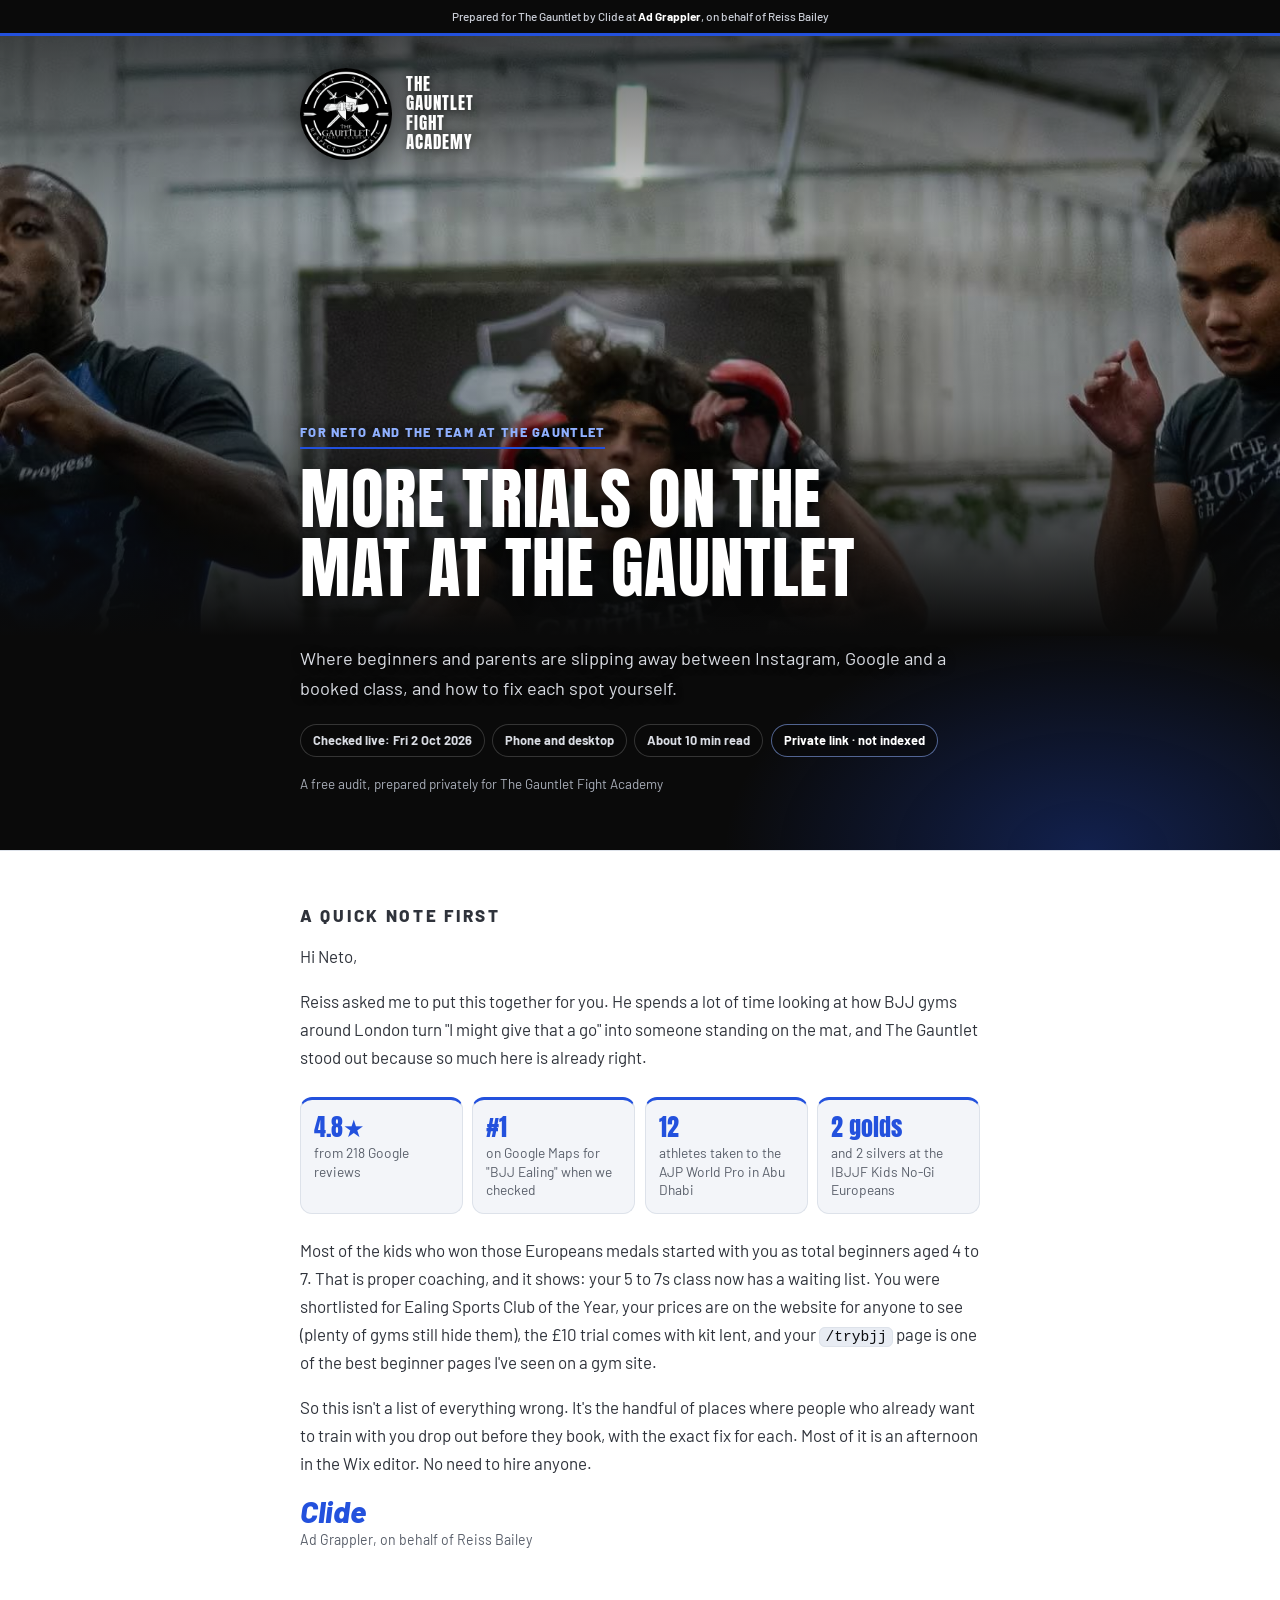
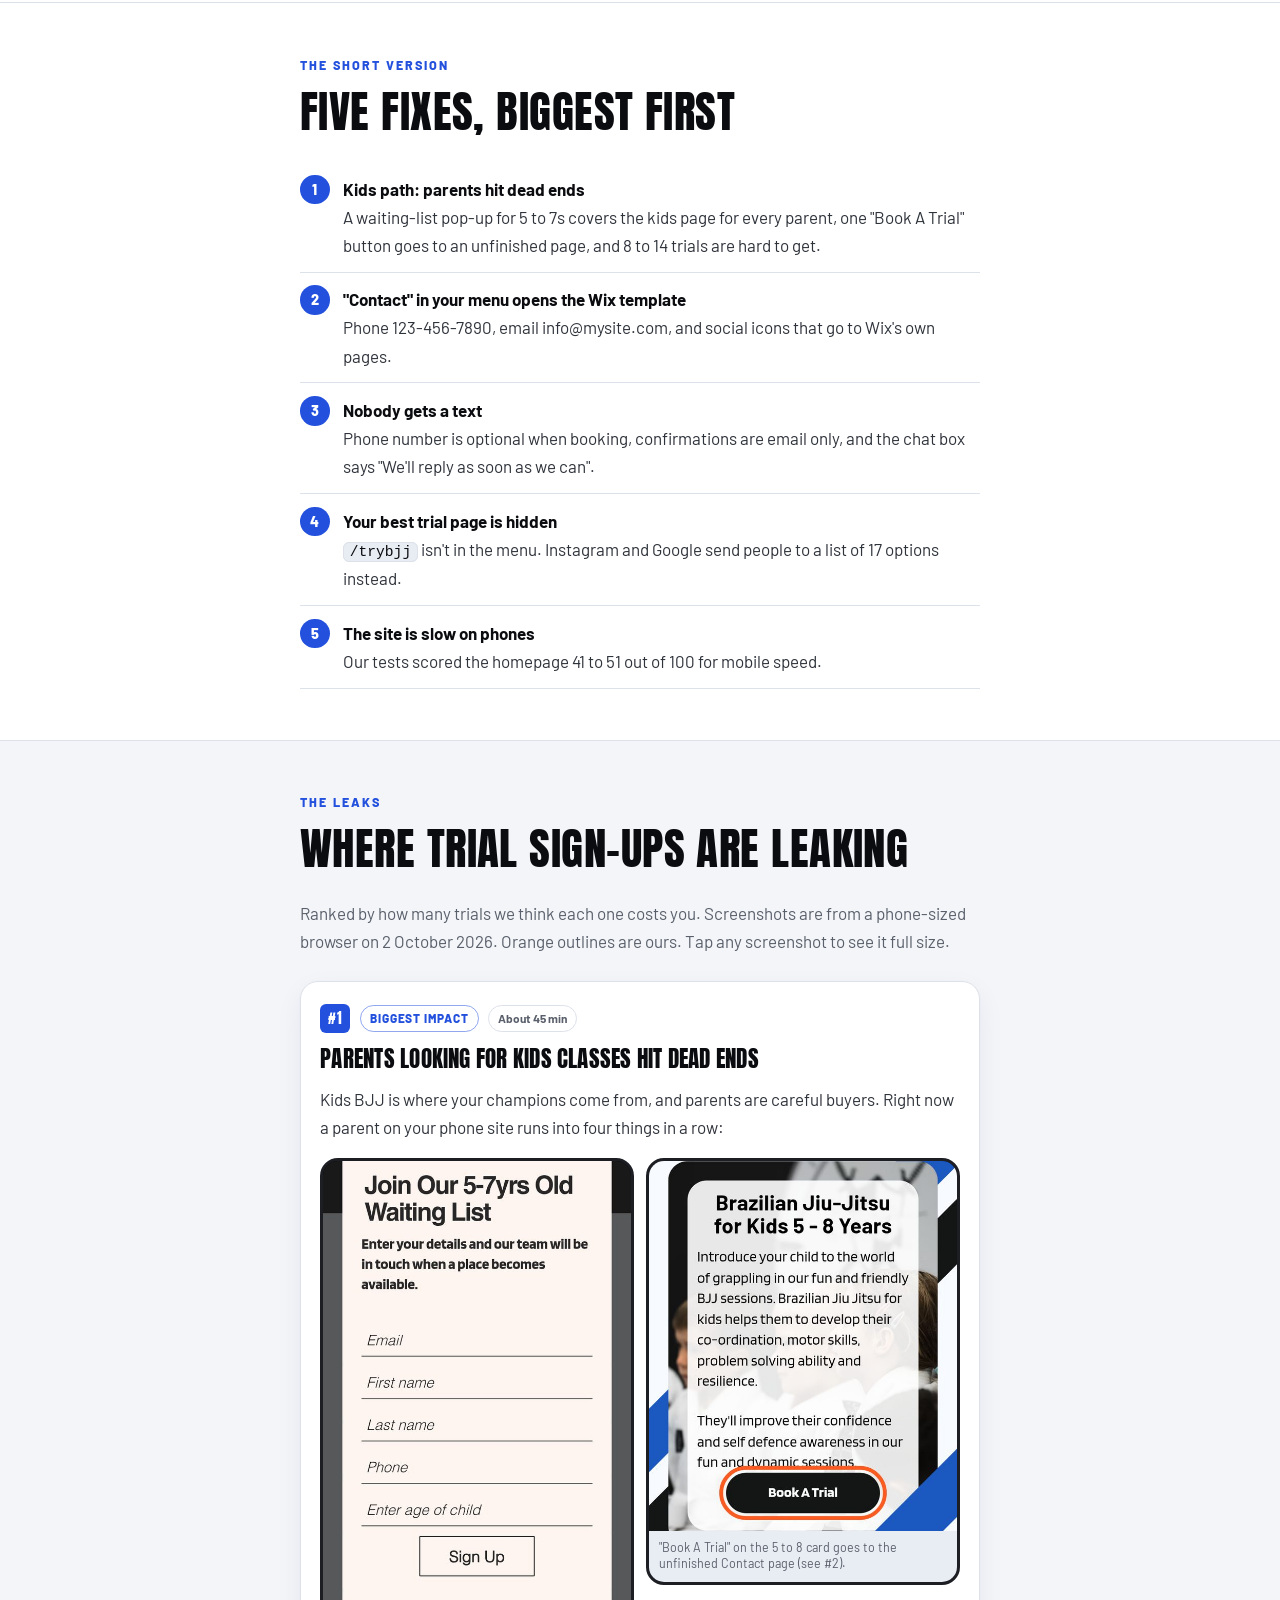
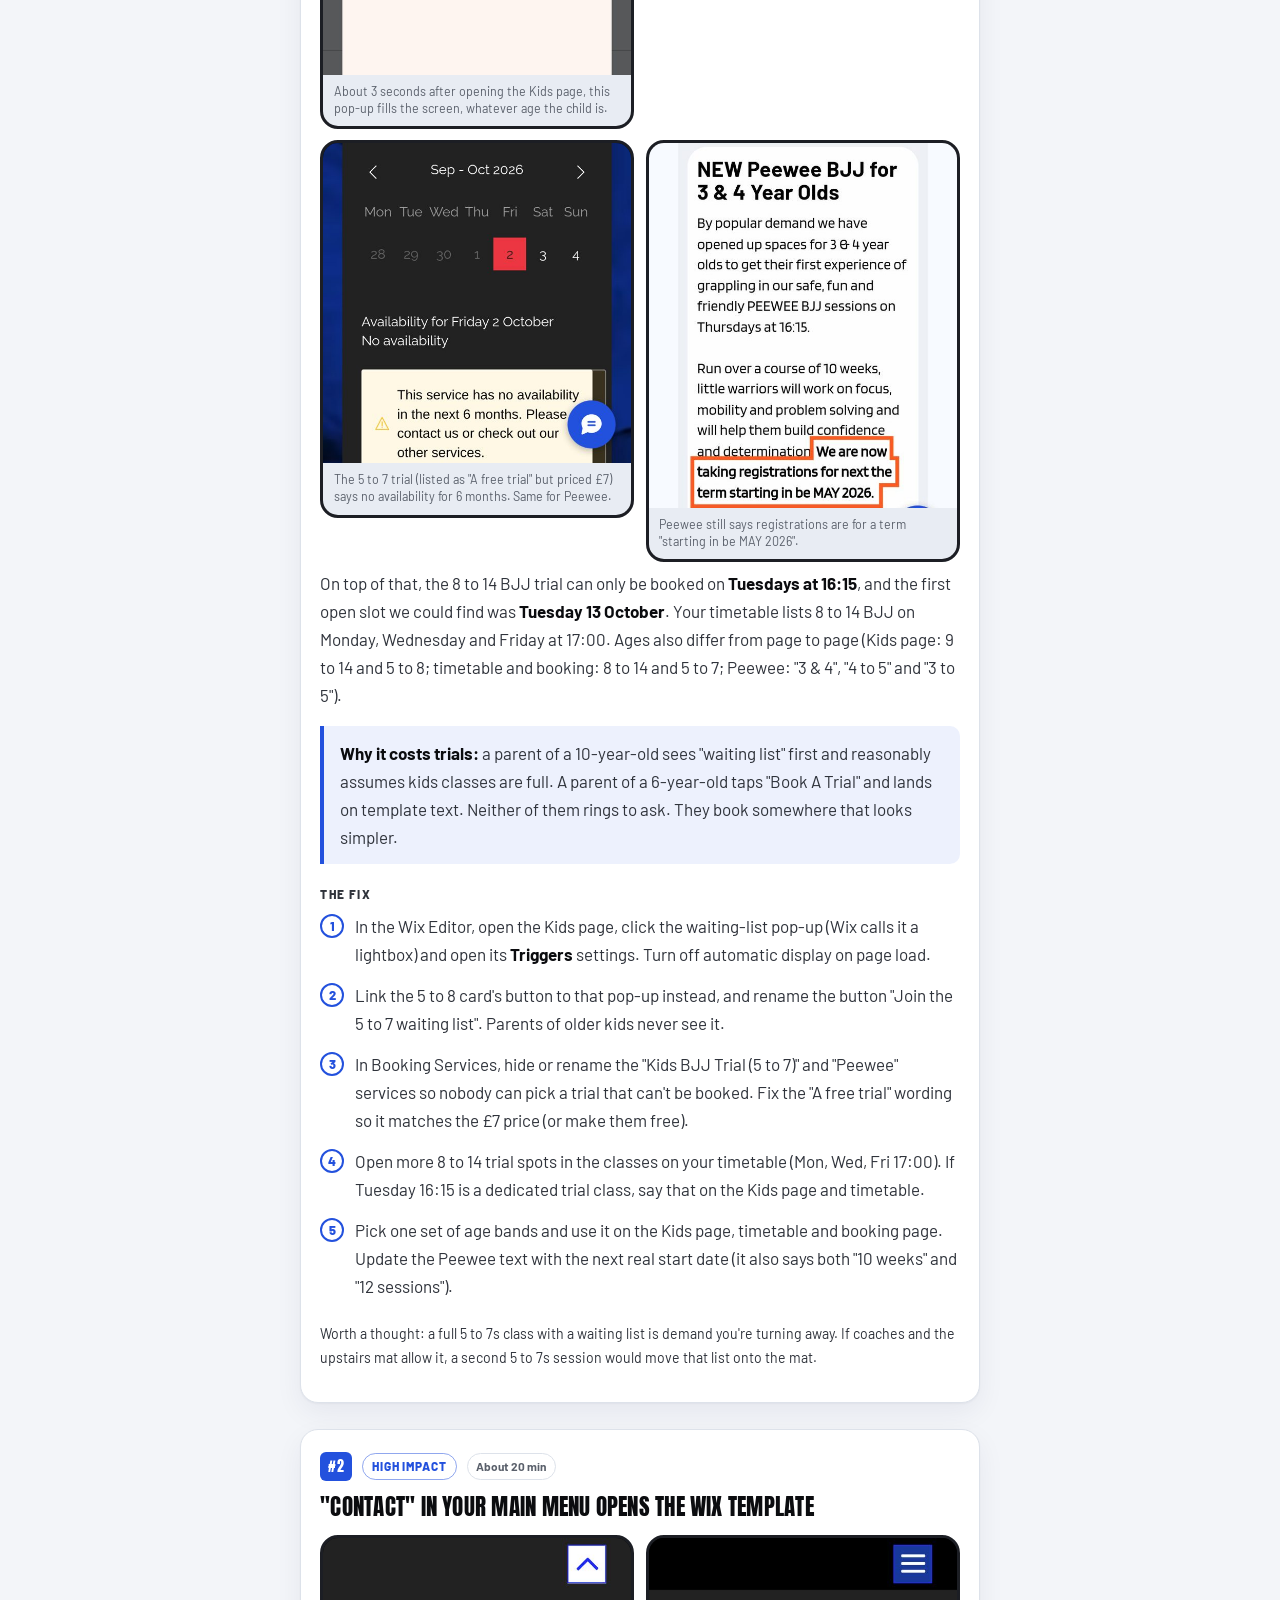
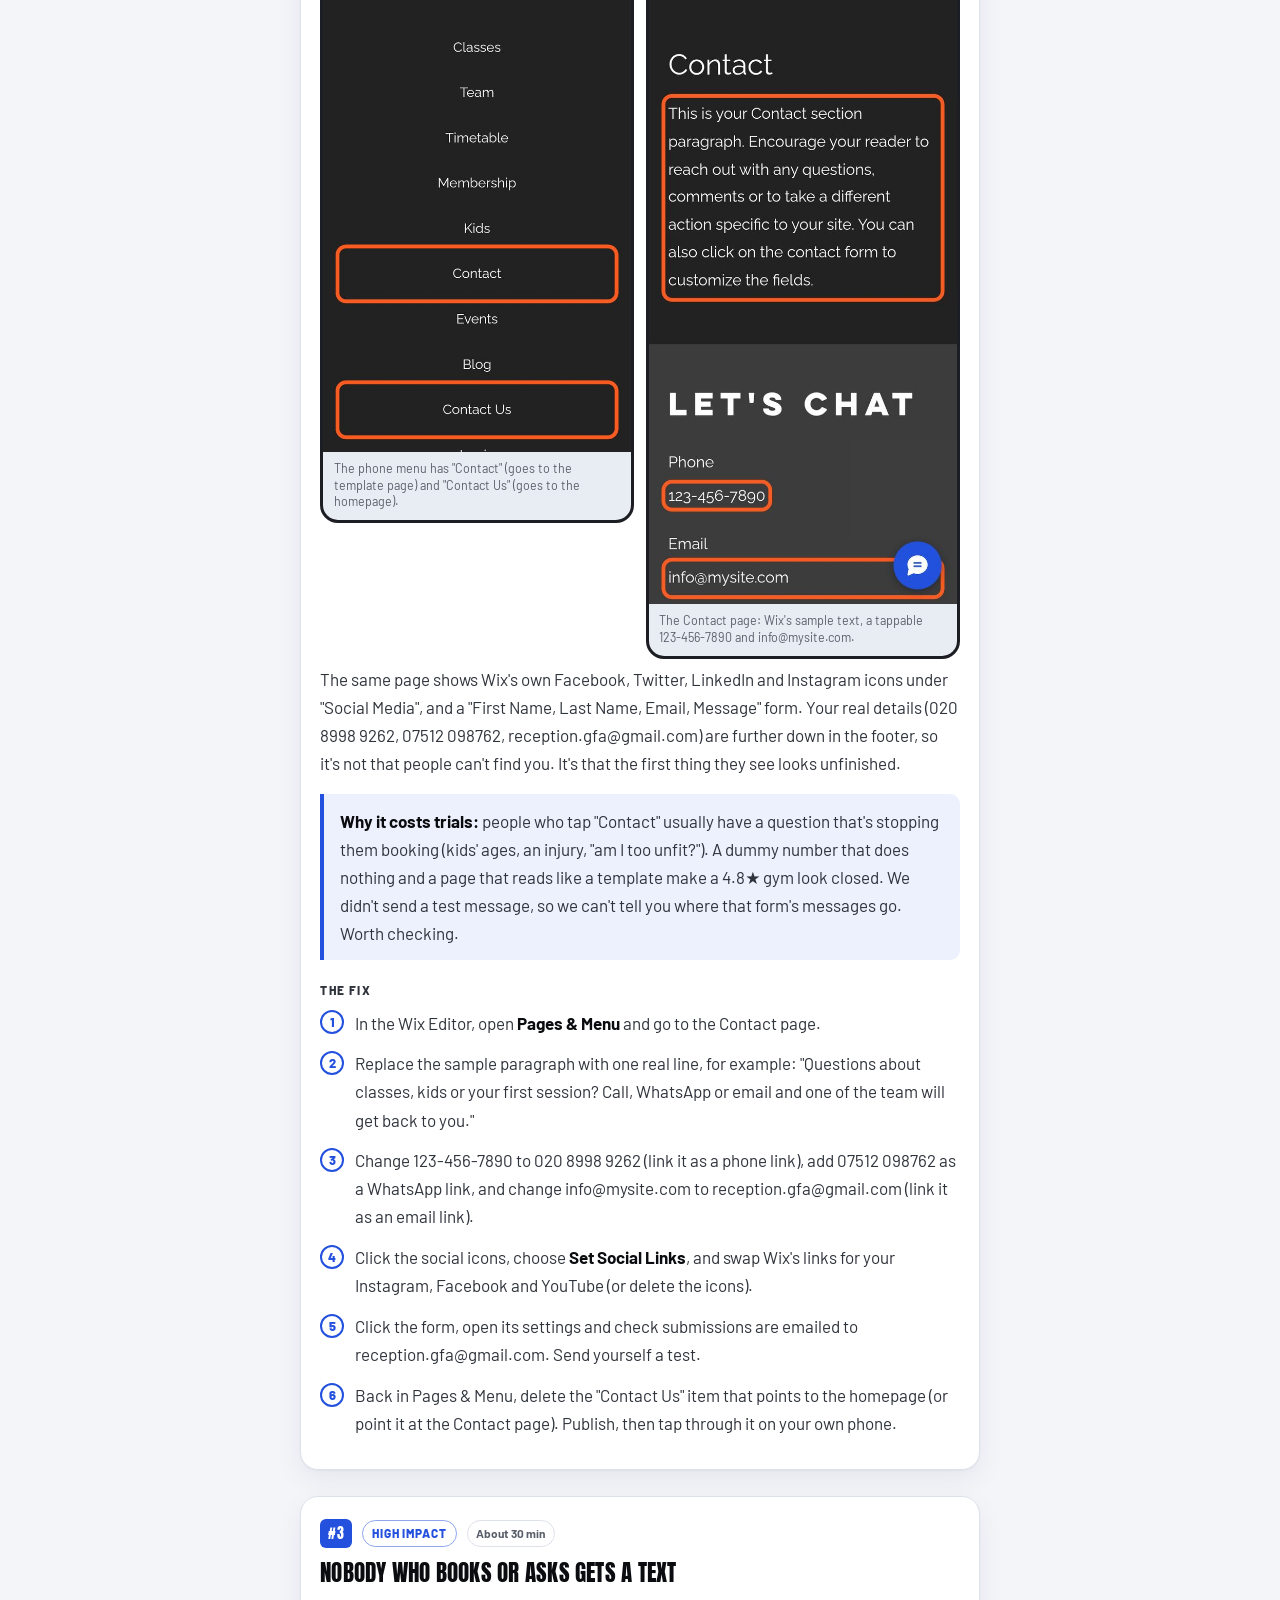
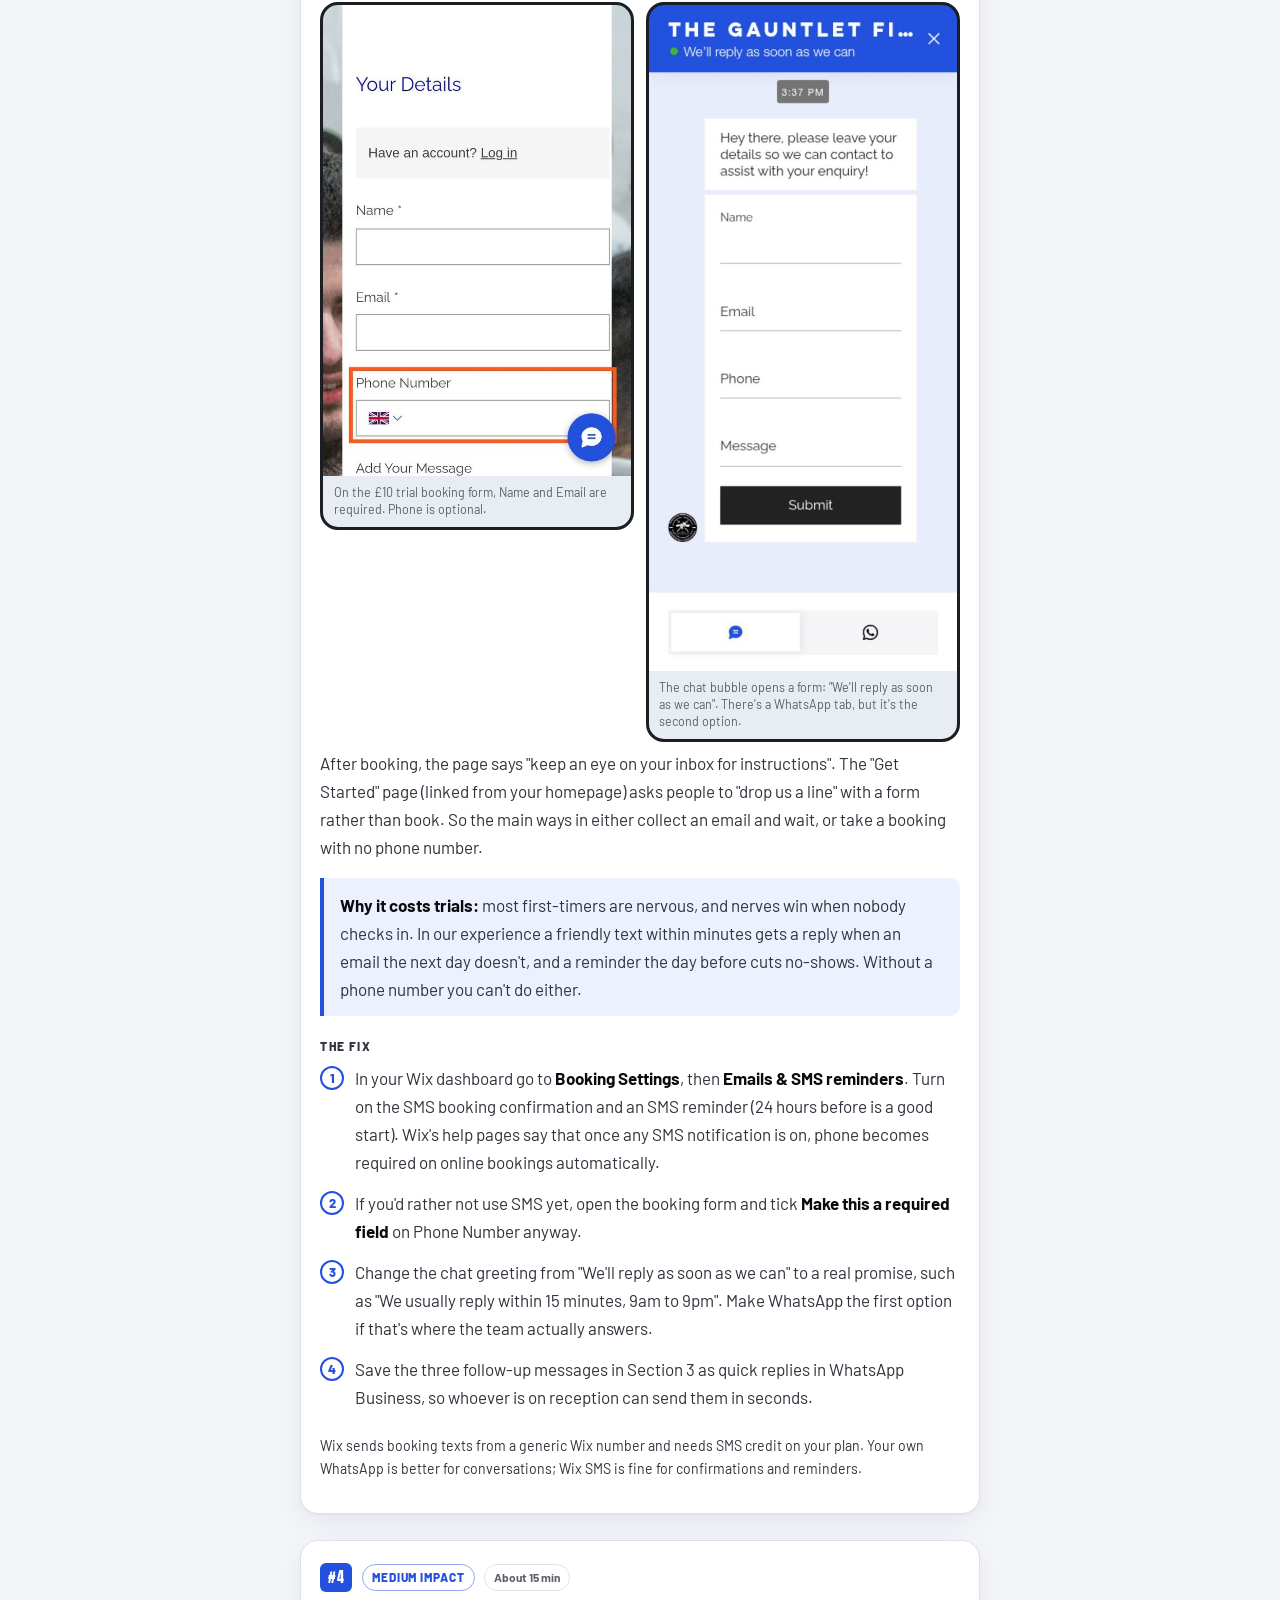
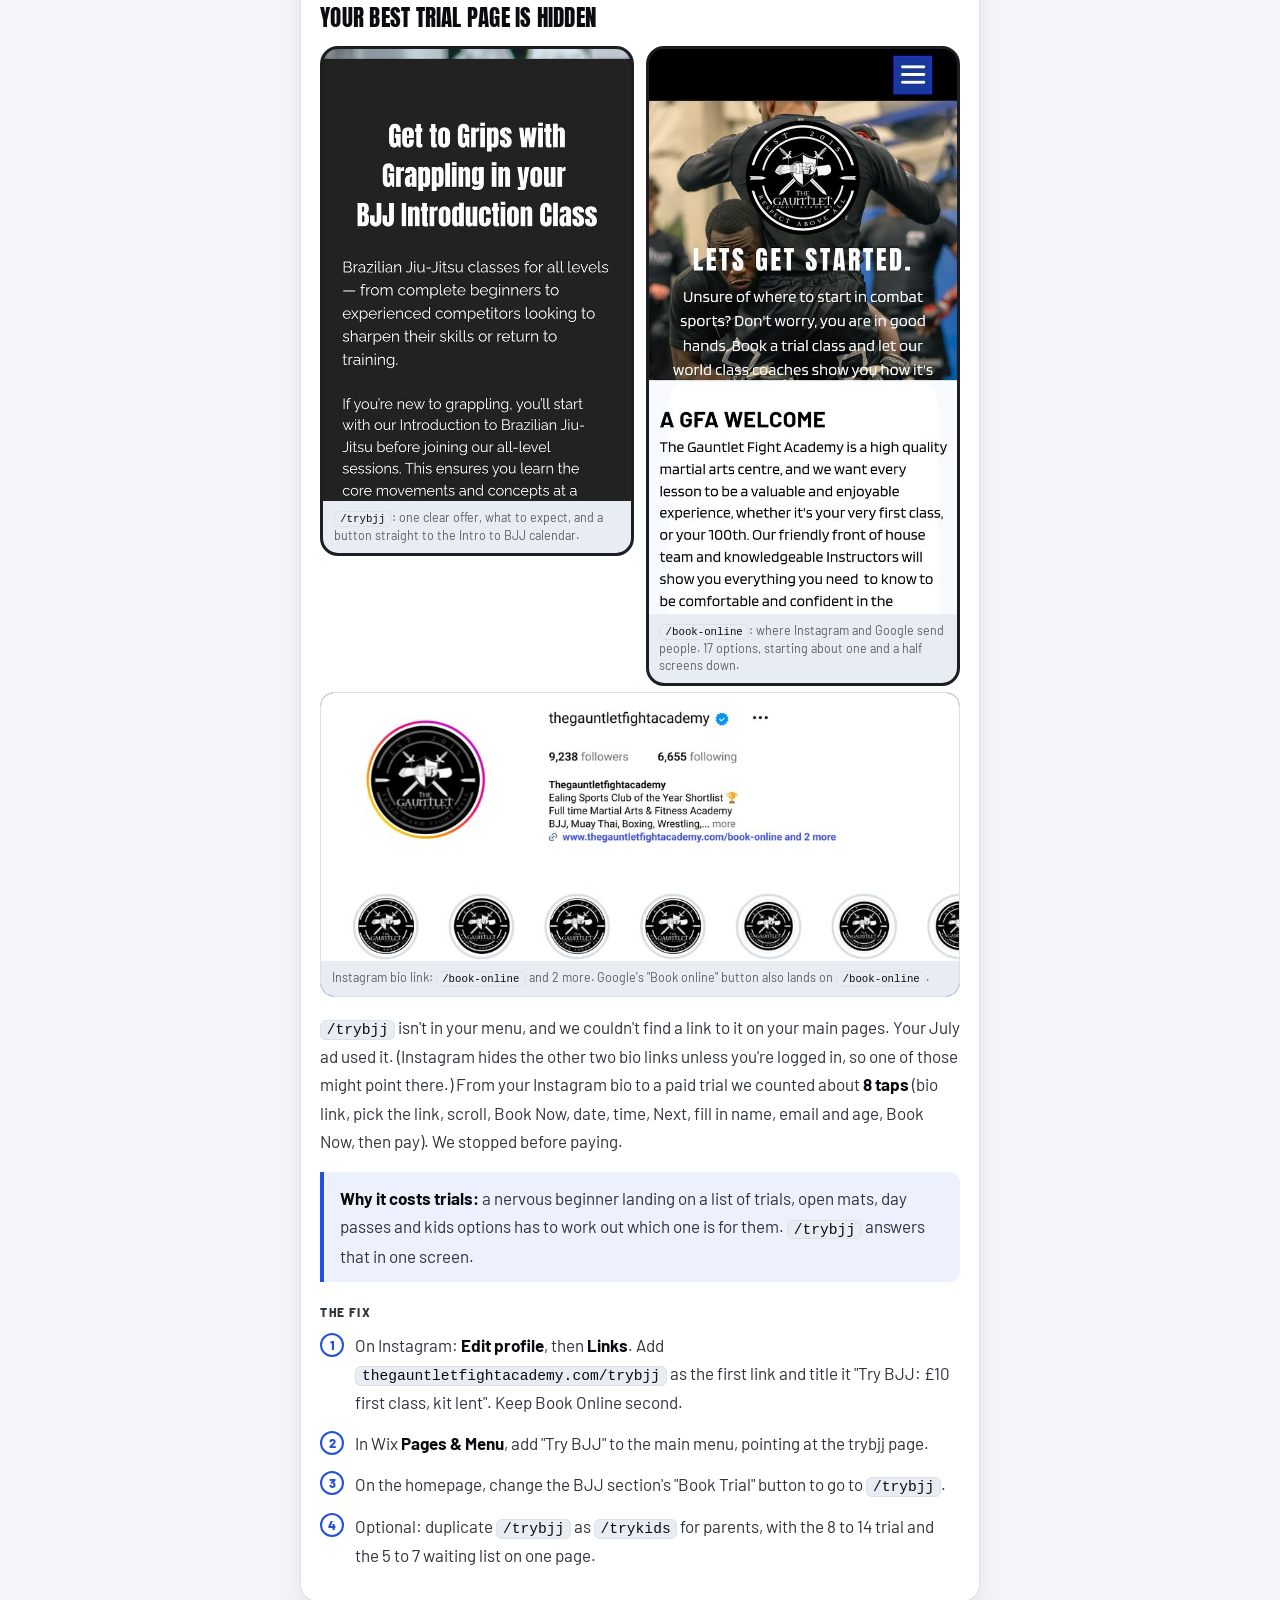
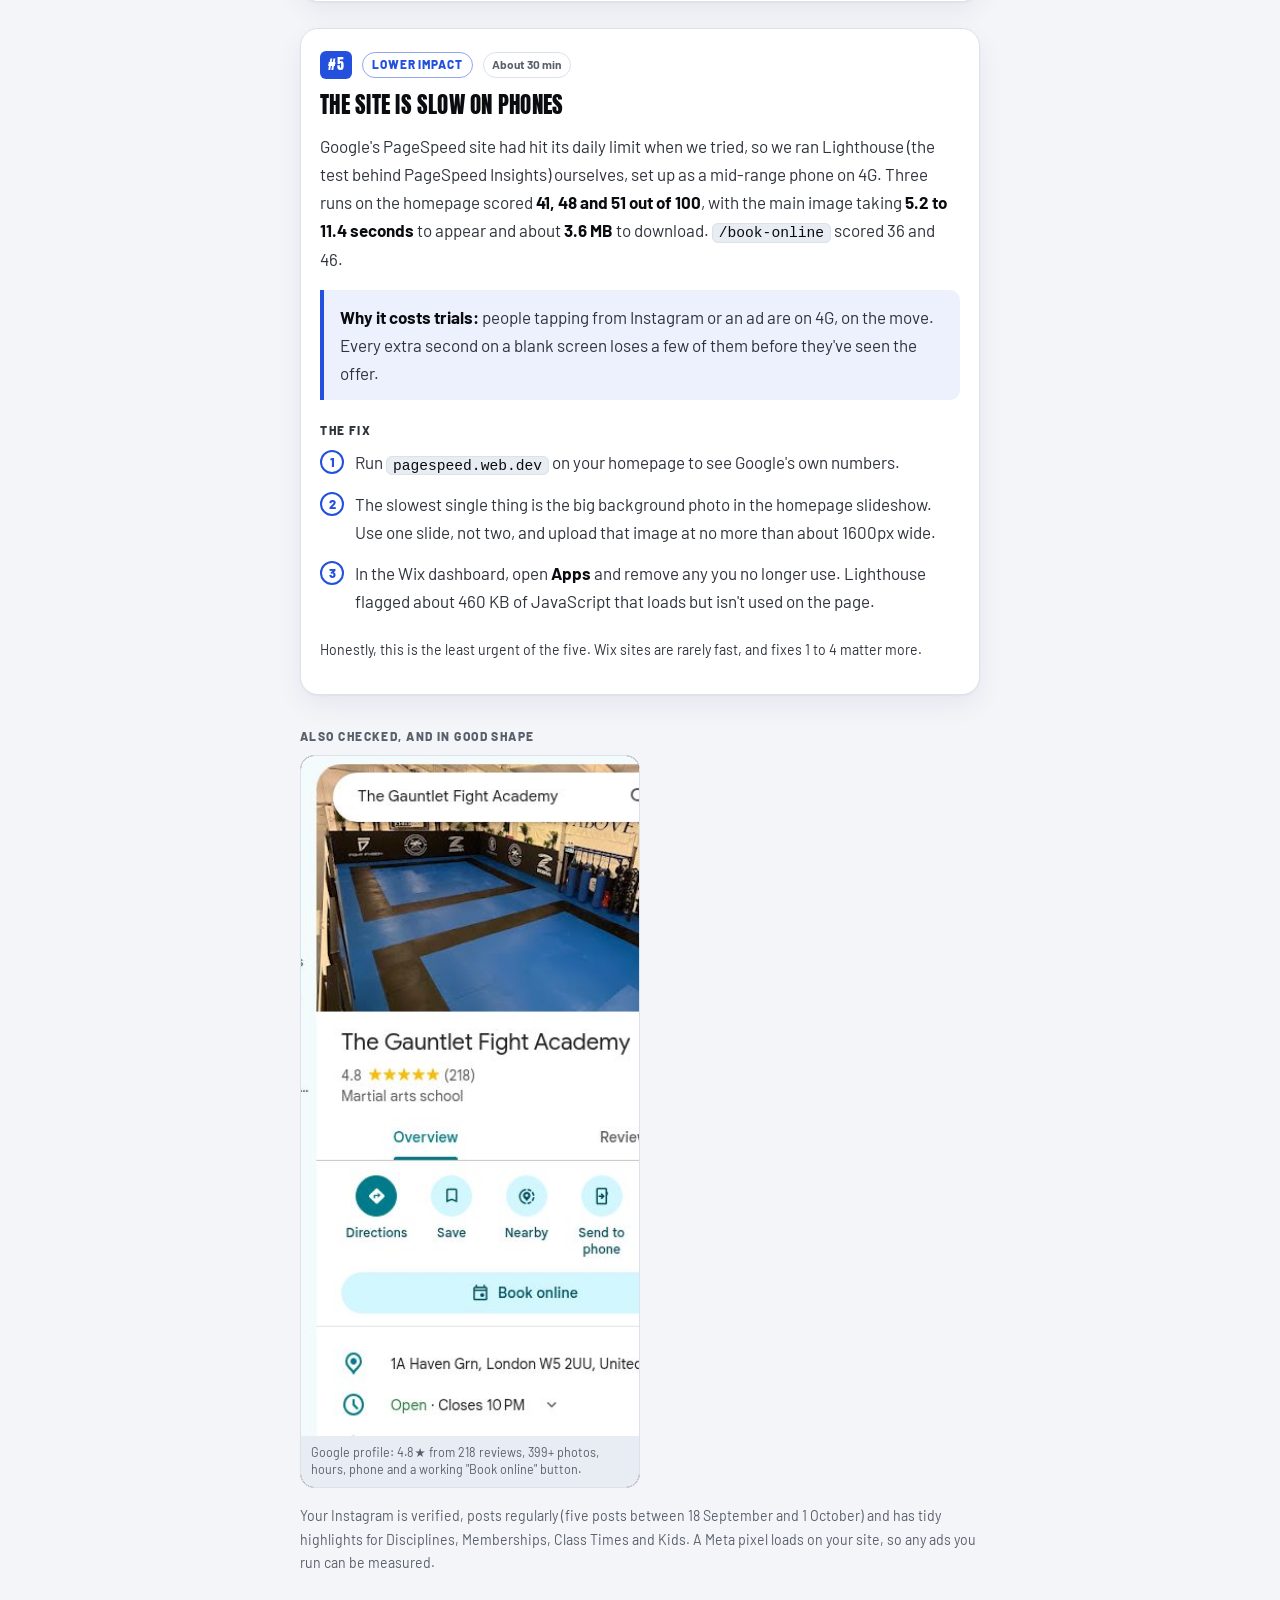
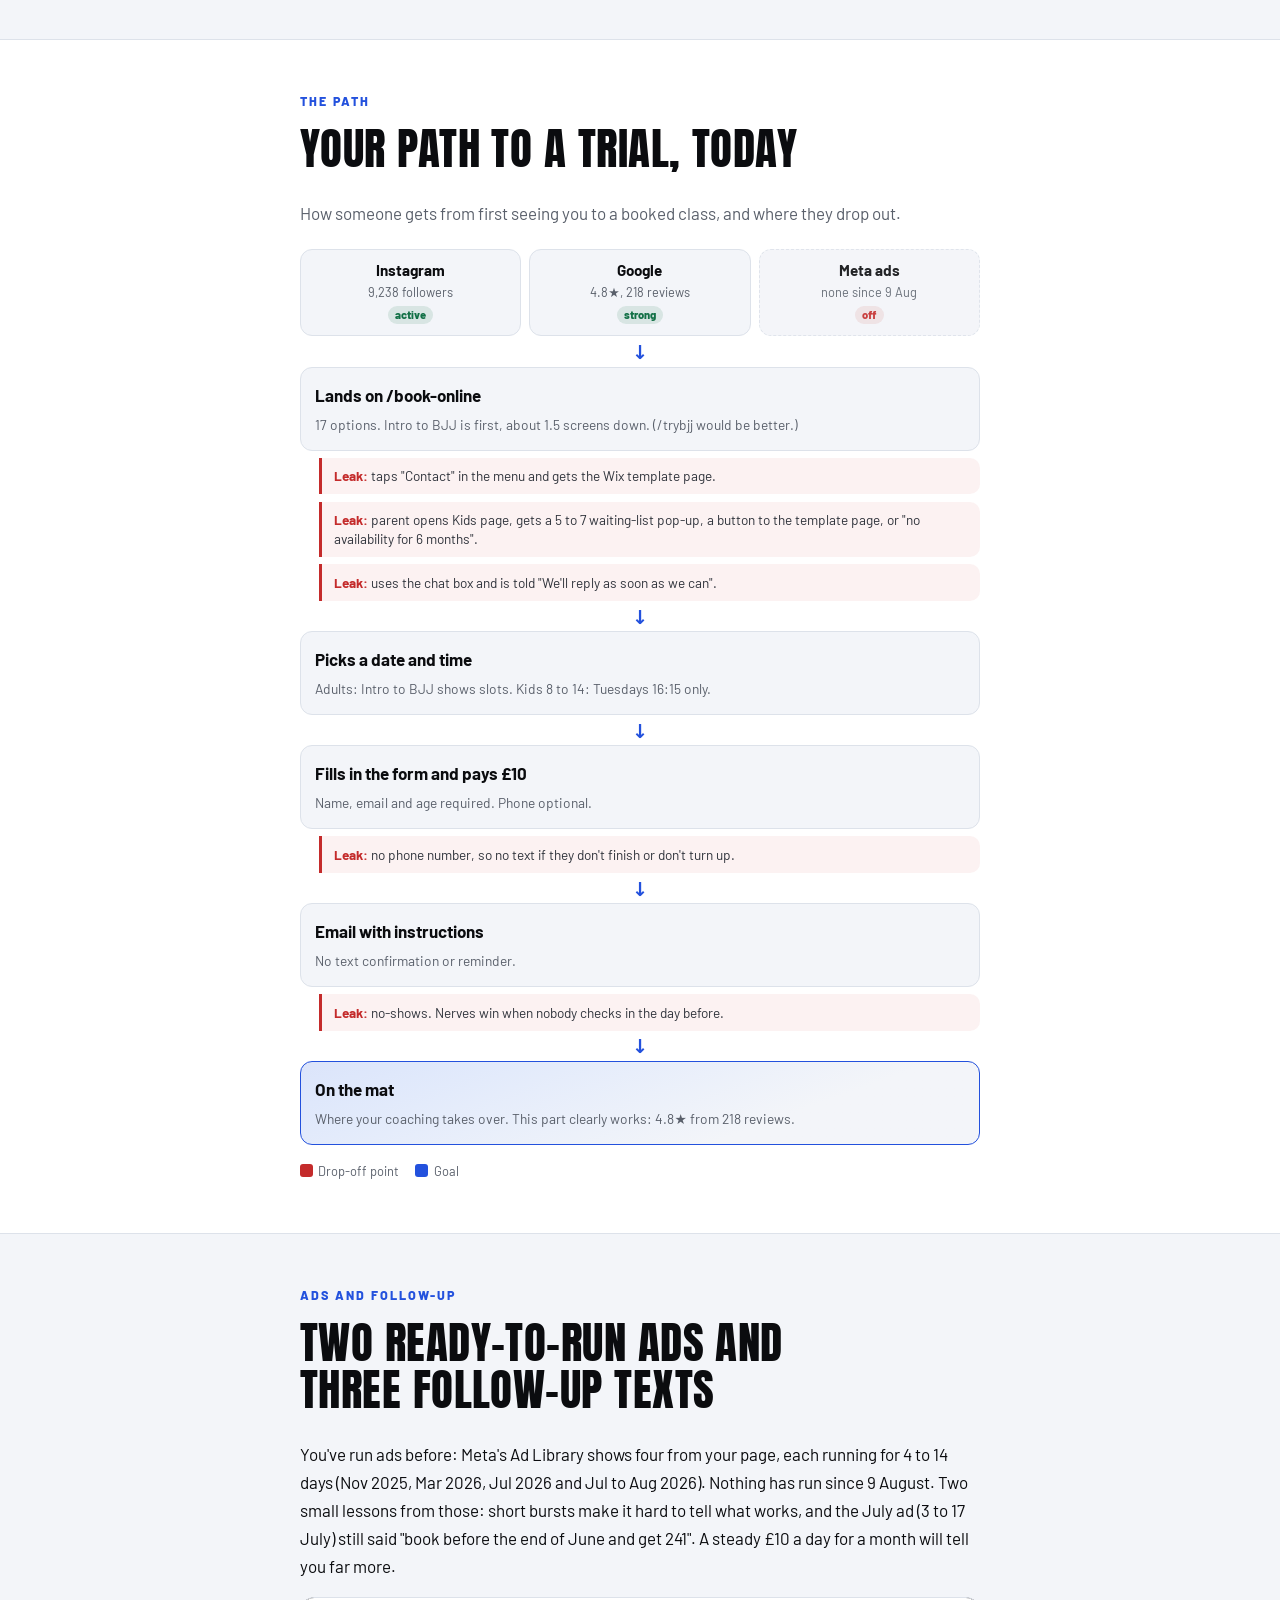
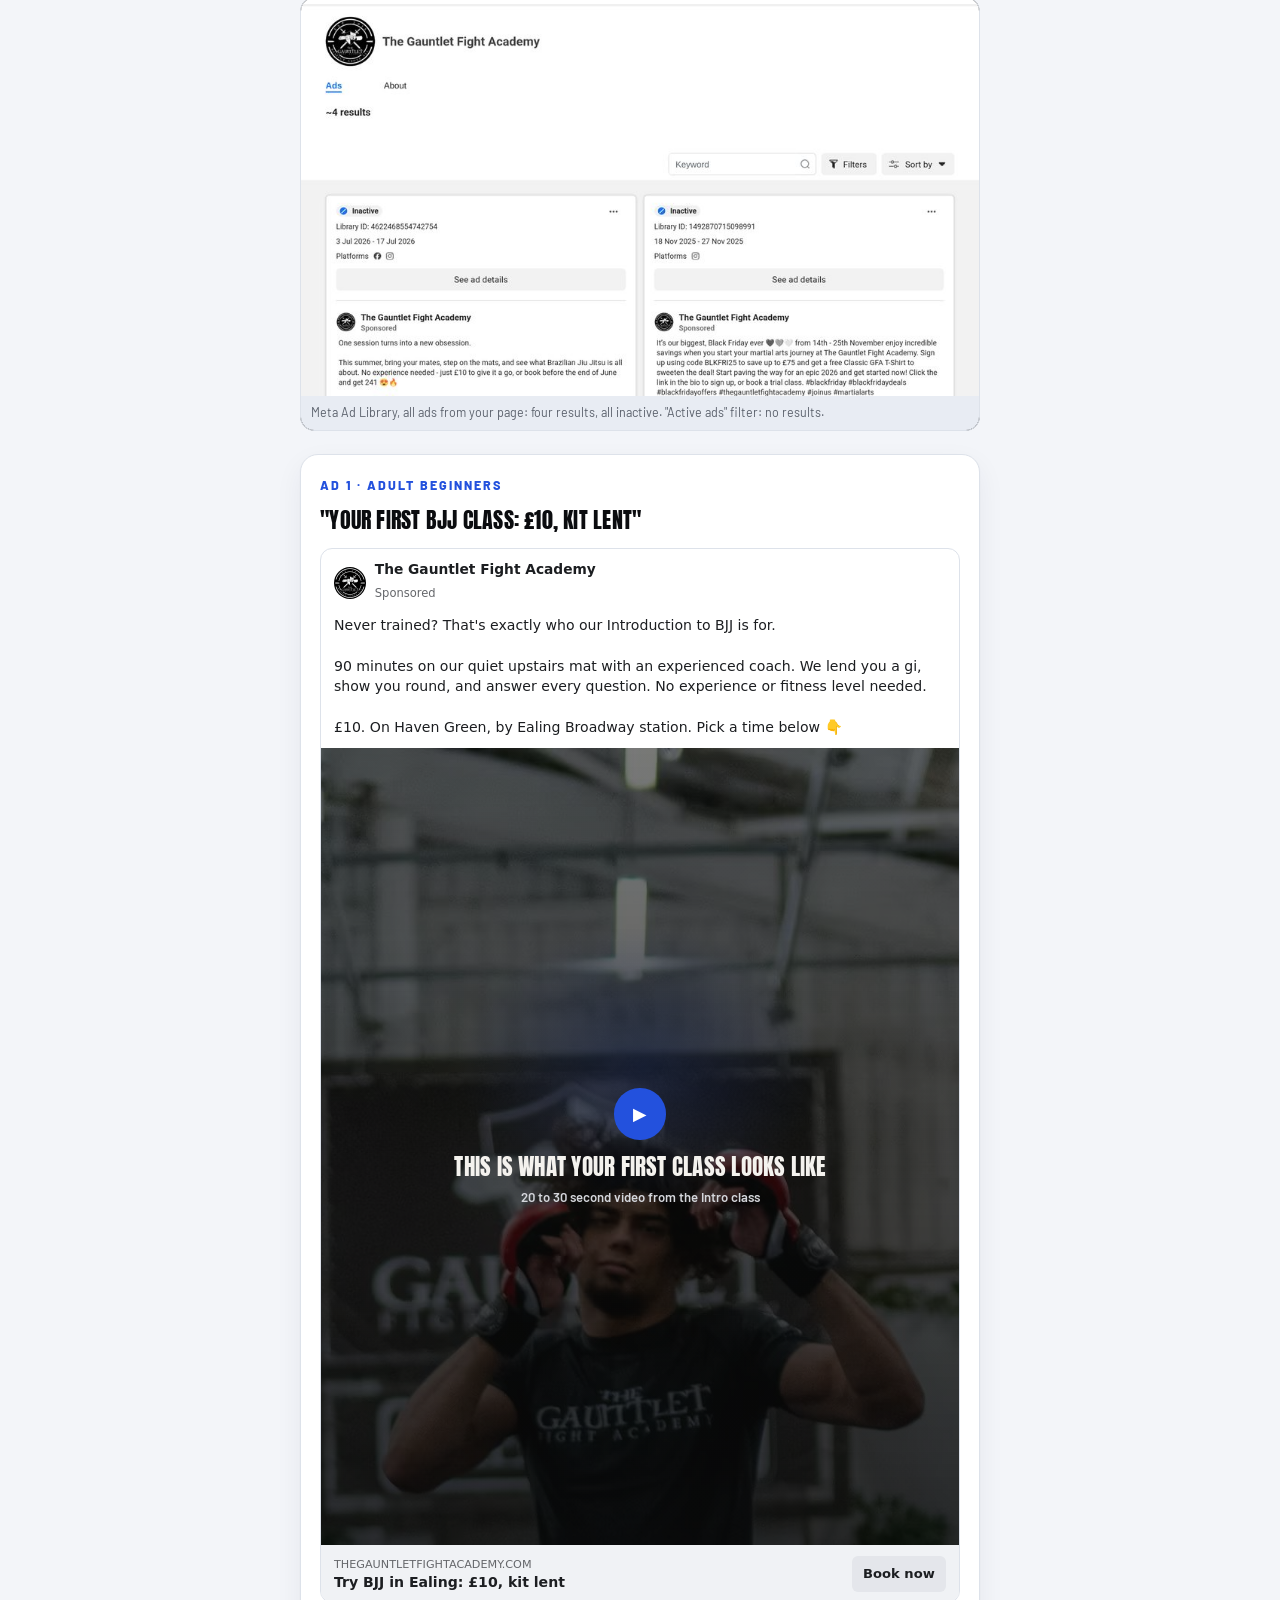
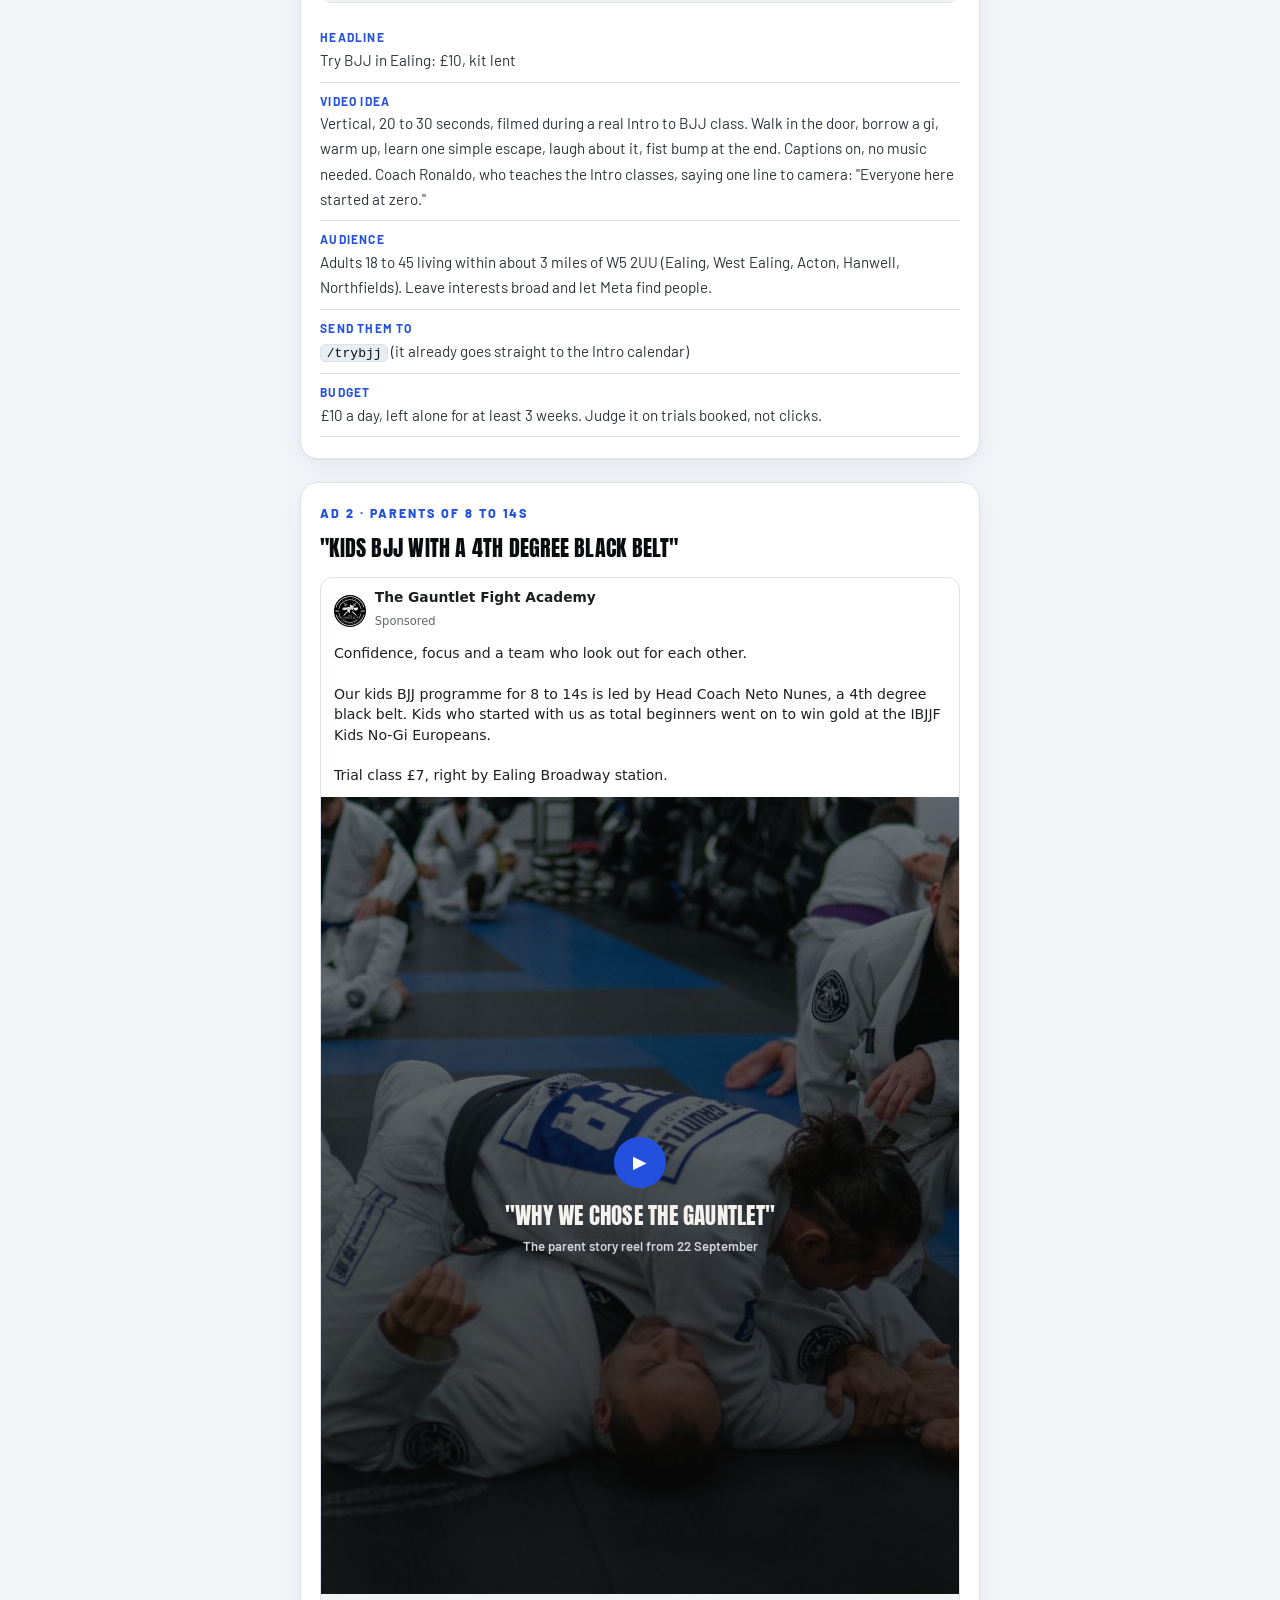
==== commit 5ce5189e: "Gauntlet audit in their branding" ====
--- a/r/the-gauntlet-0f622c62/index.html
+++ b/r/the-gauntlet-0f622c62/index.html
@@ -7,18 +7,52 @@
 <meta name="googlebot" content="noindex, nofollow">
 <title>Growth audit for The Gauntlet Fight Academy | Prepared by Clide at Ad Grappler</title>
 <meta name="description" content="A free, private trial sign-up audit for The Gauntlet Fight Academy, Ealing. Checked live on 2 October 2026.">
+<link rel="icon" href="assets/logo.png" type="image/png">
+<link rel="preconnect" href="https://fonts.googleapis.com">
+<link rel="preconnect" href="https://fonts.gstatic.com" crossorigin>
+<link rel="stylesheet" href="https://fonts.googleapis.com/css2?family=Anton&family=Barlow:ital,wght@0,400;0,500;0,600;0,700;0,800;1,800&display=swap">
+<link rel="preload" as="image" href="assets/hero.jpg">
 <style>
-:root{--bg:#0b0b0c;--bg-2:#141416;--bg-3:#1c1c1f;--line:#2a2a2e;--text:#f4f2ee;--body:#dcd9d3;--muted:#a7a5a0;--accent:#ff5a1f;--accent-2:#ff7240;--ink:#0b0b0c;--ok:#3ecf8e;--bad:#ff4d4d;--radius:14px;
---font:"Inter",system-ui,-apple-system,"Segoe UI",Roboto,"Helvetica Neue",Arial,sans-serif;--display:"Arial Black","Helvetica Neue",Impact,system-ui,sans-serif}
+/* =====================================================================
+   BRAND CONFIG: the only block to change for the next gym.
+   See /workspace/agency/audits/TEMPLATE-NOTES.md
+   Source for The Gauntlet: thegauntletfightacademy.com (Wix theme CSS + logo),
+   checked 2 Oct 2026. Logo/photos are the gym's own public images.
+   ===================================================================== */
+:root{
+  --gym-name:"The Gauntlet Fight Academy";
+  --brand-logo:url("assets/logo.png");        /* square, transparent PNG/SVG */
+  --brand-hero:url("assets/hero.jpg");        /* hero background photo */
+  --brand-photo-2:url("assets/photo-2.jpg");  /* closing section photo (optional: set to none) */
+  --hero-position:center 40%;                 /* which part of the hero photo to keep on phones */
+  --brand-primary:#2351DD;    /* main brand colour: buttons, links, numbers (needs >=4.5:1 on white) */
+  --brand-secondary:#071870;  /* deep shade: button hover, gradients */
+  --brand-accent:#1D67CD;     /* highlight: focus rings, small details */
+  --brand-ink:#0A0A0A;        /* dark sections (top bar, hero, close, footer) */
+  --brand-on-dark:#8FB0FF;    /* primary lightened for text on dark (needs >=4.5:1 on ink) */
+  --font-display:"Anton",Impact,"Arial Narrow Bold",sans-serif;
+  --font-body:"Barlow",system-ui,-apple-system,"Segoe UI",Roboto,"Helvetica Neue",Arial,sans-serif;
+}
+/* ===================== end of brand config ===================== */
+
+/* Design tokens (light by default; .dark flips them) */
+:root{--bg:#ffffff;--bg-2:#f3f5f9;--bg-3:#e8ecf3;--card:#ffffff;--line:#dde2ea;--text:#0b0c0f;--body:#2f333b;--muted:#5a606b;
+--accent:var(--brand-primary);--accent-2:var(--brand-accent);--ink:#ffffff;--ok:#127046;--bad:#c42b2b;--radius:14px;
+--tint:color-mix(in srgb,var(--brand-primary) 8%,transparent);--tint-2:color-mix(in srgb,var(--brand-primary) 16%,transparent);
+--font:var(--font-body);--display:var(--font-display)}
+.dark{--bg:var(--brand-ink);--bg-2:#15171c;--bg-3:#1e2129;--card:#15171c;--line:#2b2f38;--text:#ffffff;--body:#d9dce3;--muted:#a9aeb9;
+--accent:var(--brand-on-dark);--ink:var(--brand-ink);--ok:#3ecf8e;--bad:#ff6b6b;--tint:color-mix(in srgb,var(--brand-on-dark) 10%,transparent);
+background-color:var(--bg);color:var(--text)}
 *,*::before,*::after{box-sizing:border-box}
 html{-webkit-text-size-adjust:100%;scroll-behavior:smooth}
 body{margin:0;background:var(--bg);color:var(--text);font-family:var(--font);font-size:1.0625rem;line-height:1.65;-webkit-font-smoothing:antialiased}
 img{max-width:100%;display:block;height:auto}
-a{color:var(--accent)}
-h1,h2,h3{line-height:1.1;margin:0 0 .6em;letter-spacing:-.02em}
-h1,h2{font-family:var(--display);font-weight:900;text-transform:uppercase;text-wrap:balance}
-h1{font-size:clamp(2.1rem,8vw,4rem);line-height:1}
-h2{font-size:clamp(1.6rem,5.4vw,2.6rem)}
+a{color:var(--accent);text-underline-offset:.15em}
+a:focus-visible,.btn:focus-visible{outline:3px solid var(--brand-accent);outline-offset:3px;border-radius:6px}
+h1,h2,h3{line-height:1.1;margin:0 0 .6em}
+h1,h2{font-family:var(--display);font-weight:400;text-transform:uppercase;letter-spacing:.01em;text-wrap:balance}
+h1{font-size:clamp(2.3rem,10vw,4.2rem);line-height:1.02}
+h2{font-size:clamp(1.8rem,7vw,2.8rem);line-height:1.05}
 h3{font-size:1.2rem;font-weight:800}
 p{margin:0 0 1em}
 ul,ol{margin:0;padding:0}
@@ -27,43 +61,51 @@
 .kicker{font-size:.78rem;font-weight:800;text-transform:uppercase;letter-spacing:.16em;color:var(--accent);margin:0 0 .8rem}
 .muted{color:var(--muted)}
 .small{font-size:.9rem}
-section{padding:3rem 0;border-top:1px solid var(--line)}
-
-/* top bar + header */
-.topbar{background:var(--accent);color:var(--ink);text-align:center;font-size:.82rem;font-weight:700;padding:.45rem 1rem}
-.head{display:flex;align-items:center;justify-content:space-between;gap:1rem;padding:.9rem 1.25rem;max-width:720px;margin:0 auto}
-.logo{font-family:var(--display);font-weight:900;text-transform:uppercase;font-size:1rem;letter-spacing:-.01em;color:var(--text);text-decoration:none}
-.logo span{color:var(--accent)}
-.private{font-size:.74rem;color:var(--muted);border:1px solid var(--line);border-radius:999px;padding:.2rem .6rem;white-space:nowrap}
-
-/* hero */
-.hero{padding:2.4rem 0 2.6rem;border-top:0;background:radial-gradient(700px 380px at 50% -10%,rgba(255,90,31,.22),transparent 62%),repeating-linear-gradient(135deg,rgba(255,255,255,.022) 0 2px,transparent 2px 14px),var(--bg)}
-.hero .for{display:inline-block;font-size:.8rem;font-weight:800;text-transform:uppercase;letter-spacing:.1em;color:var(--accent);border-bottom:2px solid var(--accent);padding-bottom:.3rem;margin-bottom:1.2rem}
-.hero .sub{font-size:1.12rem;color:var(--body)}
-.meta-row{display:flex;flex-wrap:wrap;gap:.45rem;margin-top:1.2rem}
-.meta-row span{font-size:.8rem;font-weight:700;border:1px solid var(--line);background:var(--bg-2);border-radius:999px;padding:.32rem .7rem;color:var(--body)}
+section{padding:3.2rem 0;border-top:1px solid var(--line)}
+
+/* top bar: small Ad Grappler credit */
+.topbar{background:var(--brand-ink);color:#c9cdd6;text-align:center;font-size:.74rem;font-weight:500;line-height:1.4;padding:.5rem 1rem;border-bottom:3px solid var(--brand-primary);text-wrap:balance}
+.topbar b{color:#fff;font-weight:700}
+
+/* hero: gym logo + photo */
+.hero{position:relative;isolation:isolate;padding:1.6rem 0 2.8rem;border-top:0;
+background:radial-gradient(520px 320px at 85% 100%,color-mix(in srgb,var(--brand-primary) 32%,transparent),transparent 70%),var(--brand-ink)}
+.hero::before{content:"";position:absolute;inset:0 0 auto 0;height:clamp(470px,62vw,600px);z-index:-1;
+background:linear-gradient(180deg,rgba(10,10,10,.62) 0%,rgba(10,10,10,.12) 32%,rgba(10,10,10,.3) 62%,var(--brand-ink) 100%),var(--brand-hero) var(--hero-position)/cover no-repeat}
+.brand{display:flex;align-items:center;gap:.85rem;margin:0 0 13rem;text-decoration:none;color:#fff}
+.brand-logo{flex:none;width:76px;height:76px;background:var(--brand-logo) center/contain no-repeat;filter:drop-shadow(0 4px 14px rgba(0,0,0,.55))}
+.brand-name::before{content:var(--gym-name)}
+.brand-name{font-family:var(--display);text-transform:uppercase;letter-spacing:.06em;font-size:1.05rem;line-height:1.15;max-width:12ch;text-shadow:0 1px 8px rgba(0,0,0,.6)}
+.hero .for{display:inline-block;font-size:.8rem;font-weight:800;text-transform:uppercase;letter-spacing:.1em;color:var(--accent);border-bottom:2px solid var(--brand-primary);padding-bottom:.3rem;margin-bottom:1rem;text-shadow:0 1px 10px rgba(0,0,0,.8)}
+.hero h1{text-shadow:0 2px 18px rgba(0,0,0,.45)}
+.hero .sub{font-size:1.14rem;color:var(--body);text-shadow:0 1px 10px rgba(0,0,0,.6)}
+.meta-row{display:flex;flex-wrap:wrap;gap:.45rem;margin-top:1.3rem}
+.meta-row span{font-size:.8rem;font-weight:700;border:1px solid rgba(255,255,255,.18);background:rgba(10,10,10,.55);backdrop-filter:blur(6px);-webkit-backdrop-filter:blur(6px);border-radius:999px;padding:.32rem .75rem;color:var(--body)}
+.meta-row span.private{border-color:color-mix(in srgb,var(--brand-on-dark) 55%,transparent);color:#fff}
+.private-note{font-size:.84rem;color:var(--muted);margin:1rem 0 0}
 
 /* letter */
 .letter p{color:var(--body);font-size:1.06rem}
-.letter .sig,.close .sig,.sig{font-family:var(--display);font-weight:900;font-style:italic;font-size:1.8rem;color:var(--accent);margin:1rem 0 0;line-height:1.1}
+.letter .sig,.close .sig,.sig{font-family:var(--font-body);font-weight:800;font-style:italic;font-size:1.9rem;color:var(--accent);margin:1rem 0 0;line-height:1.1}
 .letter .sig-role,.close .sig-role,.sig-role{font-size:.88rem;color:var(--muted);margin:0}
 .wins{display:grid;grid-template-columns:1fr 1fr;gap:.6rem;margin:1.6rem 0 1.4rem}
-.wins li{list-style:none;background:var(--bg-2);border:1px solid var(--line);border-radius:12px;padding:.85rem .8rem;font-size:.86rem;color:var(--muted);line-height:1.35}
-.wins li b{display:block;font-family:var(--display);font-size:1.25rem;color:var(--accent);line-height:1.1;margin-bottom:.25rem}
+.wins li{list-style:none;background:var(--bg-2);border:1px solid var(--line);border-top:3px solid var(--brand-primary);border-radius:12px;padding:.85rem .8rem;font-size:.86rem;color:var(--muted);line-height:1.35}
+.wins li b{display:block;font-family:var(--display);font-weight:400;font-size:1.5rem;color:var(--accent);line-height:1.1;margin-bottom:.25rem}
 
 /* summary list */
 .summary{counter-reset:s;margin:1.2rem 0 0}
-.summary li{list-style:none;counter-increment:s;position:relative;padding:.75rem 0 .75rem 2.6rem;border-bottom:1px solid var(--line);color:var(--body)}
-.summary li::before{content:counter(s);position:absolute;left:0;top:.75rem;width:1.8rem;height:1.8rem;border-radius:50%;background:var(--accent);color:var(--ink);font-weight:900;display:grid;place-items:center;font-size:.9rem}
+.summary li{list-style:none;counter-increment:s;position:relative;padding:.8rem 0 .8rem 2.7rem;border-bottom:1px solid var(--line);color:var(--body)}
+.summary li::before{content:counter(s);position:absolute;left:0;top:.8rem;width:1.85rem;height:1.85rem;border-radius:50%;background:var(--accent);color:var(--ink);font-weight:800;display:grid;place-items:center;font-size:.9rem}
 .summary li b{display:block}
 
 /* issue cards */
-.issue{background:var(--bg-2);border:1px solid var(--line);border-radius:18px;padding:1.4rem 1.2rem 1.2rem;margin-top:1.6rem}
+#leaks,#ads{background:var(--bg-2)}
+.issue{background:var(--card);border:1px solid var(--line);border-radius:18px;padding:1.4rem 1.2rem 1.2rem;margin-top:1.6rem;box-shadow:0 1px 2px rgba(10,20,60,.04),0 10px 28px rgba(10,20,60,.06)}
 .issue-top{display:flex;align-items:center;gap:.6rem;margin-bottom:.8rem;flex-wrap:wrap}
-.rank{font-family:var(--display);font-size:.8rem;background:var(--accent);color:var(--ink);border-radius:6px;padding:.2rem .5rem}
-.impact{font-size:.74rem;font-weight:800;text-transform:uppercase;letter-spacing:.08em;color:var(--accent);border:1px solid rgba(255,90,31,.5);border-radius:999px;padding:.15rem .55rem}
+.rank{font-family:var(--display);font-size:.9rem;background:var(--accent);color:var(--ink);border-radius:6px;padding:.15rem .5rem;letter-spacing:.04em}
+.impact{font-size:.74rem;font-weight:800;text-transform:uppercase;letter-spacing:.08em;color:var(--accent);border:1px solid color-mix(in srgb,var(--accent) 50%,transparent);border-radius:999px;padding:.15rem .55rem}
 .time{font-size:.74rem;font-weight:700;color:var(--muted);border:1px solid var(--line);border-radius:999px;padding:.15rem .55rem}
-.issue h3{font-family:var(--display);text-transform:uppercase;font-size:1.25rem;line-height:1.15}
+.issue h3{font-family:var(--display);font-weight:400;text-transform:uppercase;letter-spacing:.01em;font-size:1.45rem;line-height:1.1}
 .issue p{color:var(--body)}
 .label{font-size:.75rem;font-weight:800;text-transform:uppercase;letter-spacing:.12em;color:var(--muted);margin:1.3rem 0 .5rem}
 .shots{display:grid;grid-template-columns:1fr 1fr;gap:.7rem;margin:1rem 0 .4rem;align-items:start}
@@ -74,47 +116,48 @@
 .shot{margin:0 0 1rem;background:#000;border:1px solid var(--line);border-radius:14px;overflow:hidden}
 .shot img{width:100%}
 .shot figcaption{font-size:.78rem;color:var(--muted);padding:.5rem .65rem .6rem;line-height:1.35;background:var(--bg-3)}
-.phone{border-radius:18px;border:3px solid #2e2e33}
+.phone{border-radius:18px;border:3px solid #1c1e24}
 .steps{counter-reset:st;margin:.2rem 0 0}
 .steps li{list-style:none;counter-increment:st;position:relative;padding:0 0 .8rem 2.2rem;color:var(--body)}
-.steps li::before{content:counter(st);position:absolute;left:0;top:.1rem;width:1.5rem;height:1.5rem;border-radius:50%;border:2px solid var(--accent);color:var(--accent);font-weight:900;font-size:.8rem;display:grid;place-items:center}
-.why{border-left:4px solid var(--accent);background:rgba(255,90,31,.07);padding:.8rem 1rem;border-radius:0 10px 10px 0;margin:.4rem 0 0}
+.steps li::before{content:counter(st);position:absolute;left:0;top:.1rem;width:1.5rem;height:1.5rem;border-radius:50%;border:2px solid var(--accent);color:var(--accent);font-weight:800;font-size:.8rem;display:grid;place-items:center}
+.why{border-left:4px solid var(--accent);background:var(--tint);padding:.8rem 1rem;border-radius:0 10px 10px 0;margin:.4rem 0 0}
 .why p:last-child{margin:0}
 .note{font-size:.88rem;color:var(--muted);margin-top:.6rem}
-code{font-family:ui-monospace,Menlo,Consolas,monospace;font-size:.88em;background:var(--bg-3);border:1px solid var(--line);border-radius:6px;padding:.05rem .35rem;color:var(--text);word-break:break-word}
+code{font-family:ui-monospace,Menlo,Consolas,monospace;font-size:.86em;background:var(--bg-3);border:1px solid var(--line);border-radius:6px;padding:.05rem .35rem;color:var(--text);word-break:break-word}
 
 /* path diagram */
 .path{margin-top:1.4rem}
 .doors{display:grid;grid-template-columns:repeat(3,1fr);gap:.5rem}
 .door{background:var(--bg-2);border:1px solid var(--line);border-radius:12px;padding:.7rem .55rem;text-align:center;font-size:.8rem;color:var(--muted);line-height:1.3}
 .door b{display:block;font-size:.95rem;color:var(--text);margin-bottom:.2rem}
-.door.off{border-style:dashed;opacity:.85}
+.door.off{border-style:dashed;opacity:.9}
 .door .tag{display:inline-block;margin-top:.35rem;font-size:.7rem;font-weight:800;padding:.1rem .45rem;border-radius:999px}
-.tag.good{background:rgba(62,207,142,.14);color:var(--ok)}
-.tag.bad{background:rgba(255,77,77,.14);color:var(--bad)}
+.tag.good{background:rgba(18,112,70,.12);color:var(--ok)}
+.tag.bad{background:rgba(196,43,43,.1);color:var(--bad)}
 .arrow{text-align:center;color:var(--accent);font-weight:900;font-size:1.2rem;line-height:1;margin:.35rem 0}
 .stage{position:relative;background:var(--bg-2);border:1px solid var(--line);border-radius:12px;padding:.8rem .9rem}
 .stage b{display:block;color:var(--text)}
 .stage span{font-size:.86rem;color:var(--muted)}
-.stage.end{border-color:var(--accent);background:linear-gradient(160deg,rgba(255,90,31,.18),var(--bg-2) 70%)}
-.leak{margin:.45rem 0 0 1.2rem;padding:.55rem .75rem;border-left:3px solid var(--bad);background:rgba(255,77,77,.07);border-radius:0 10px 10px 0;font-size:.85rem;color:var(--body);line-height:1.4}
+.stage.end{border-color:var(--accent);background:linear-gradient(160deg,var(--tint-2),var(--bg-2) 70%)}
+.leak{margin:.45rem 0 0 1.2rem;padding:.55rem .75rem;border-left:3px solid var(--bad);background:rgba(196,43,43,.06);border-radius:0 10px 10px 0;font-size:.85rem;color:var(--body);line-height:1.4}
 .leak b{color:var(--bad)}
 .legend{display:flex;gap:1rem;flex-wrap:wrap;font-size:.8rem;color:var(--muted);margin-top:1rem}
 .legend i{display:inline-block;width:.8rem;height:.8rem;border-radius:3px;margin-right:.35rem;vertical-align:-1px}
 
 /* ads */
-.ad{background:var(--bg-2);border:1px solid var(--line);border-radius:18px;padding:1.3rem 1.2rem;margin-top:1.4rem}
-.ad h3{font-family:var(--display);text-transform:uppercase;font-size:1.15rem}
-.mock{background:#fff;color:#1c1e21;border-radius:12px;overflow:hidden;margin:1rem 0;font-family:system-ui,-apple-system,"Segoe UI",Roboto,Arial,sans-serif}
+.ad{background:var(--card);border:1px solid var(--line);border-radius:18px;padding:1.3rem 1.2rem;margin-top:1.4rem;box-shadow:0 1px 2px rgba(10,20,60,.04),0 10px 28px rgba(10,20,60,.06)}
+.ad h3{font-family:var(--display);font-weight:400;text-transform:uppercase;letter-spacing:.01em;font-size:1.35rem}
+.mock{background:#fff;color:#1c1e21;border:1px solid var(--line);border-radius:12px;overflow:hidden;margin:1rem 0;font-family:system-ui,-apple-system,"Segoe UI",Roboto,Arial,sans-serif}
 .mock-h{display:flex;gap:.55rem;align-items:center;padding:.7rem .8rem .4rem}
-.mock-h i{width:2rem;height:2rem;border-radius:50%;background:#111;display:block;flex:none}
+.mock-h i{width:2rem;height:2rem;border-radius:50%;background:var(--brand-logo) center/contain no-repeat,#111;display:block;flex:none}
 .mock-h b{color:#1c1e21;font-size:.86rem;display:block;line-height:1.2}
 .mock-h span{font-size:.72rem;color:#65676b}
 .mock-t{padding:.2rem .8rem .7rem;font-size:.88rem;line-height:1.45;white-space:pre-line}
-.mock-img{background:linear-gradient(160deg,#1c1c1f,#0b0b0c);color:#f4f2ee;aspect-ratio:4/5;display:grid;place-items:center;text-align:center;padding:1.2rem;font-family:var(--display);text-transform:uppercase;font-size:1.25rem;line-height:1.15}
-.mock-img::before{content:"▶";display:grid;place-items:center;width:3.2rem;height:3.2rem;margin:0 auto .9rem;border-radius:50%;background:var(--accent);color:var(--ink);font-size:1.1rem}
-.mock-img{background:radial-gradient(260px 200px at 50% 40%,rgba(255,90,31,.25),transparent 70%),linear-gradient(160deg,#1c1c1f,#0b0b0c)!important;align-content:center}
-.mock-img small{display:block;font-family:var(--font);text-transform:none;font-size:.8rem;color:#a7a5a0;margin-top:.6rem;font-weight:600}
+.mock-img{color:#f4f2ee;aspect-ratio:4/5;display:grid;place-items:center;align-content:center;text-align:center;padding:1.2rem;font-family:var(--display);text-transform:uppercase;font-size:1.45rem;line-height:1.15;letter-spacing:.01em;
+background:linear-gradient(180deg,rgba(10,10,10,.55),rgba(10,10,10,.8)),radial-gradient(260px 200px at 50% 40%,color-mix(in srgb,var(--brand-primary) 45%,transparent),transparent 70%),var(--brand-hero) center/cover no-repeat,#111}
+.mock-img.alt{background:linear-gradient(180deg,rgba(10,10,10,.5),rgba(10,10,10,.8)),var(--brand-photo-2) center/cover no-repeat,#111}
+.mock-img::before{content:"▶";display:grid;place-items:center;width:3.2rem;height:3.2rem;margin:0 auto .9rem;border-radius:50%;background:var(--brand-primary);color:#fff;font-size:1.1rem;font-family:system-ui,sans-serif}
+.mock-img small{display:block;font-family:var(--font);text-transform:none;font-size:.82rem;color:#d4d6db;margin-top:.6rem;font-weight:600;letter-spacing:0}
 .mock-f{display:flex;justify-content:space-between;align-items:center;gap:.6rem;padding:.65rem .8rem;background:#f0f2f5}
 .mock-f span{font-size:.7rem;color:#65676b;text-transform:uppercase;display:block}
 .mock-f b{font-size:.88rem;color:#1c1e21;line-height:1.25;display:block}
@@ -125,7 +168,7 @@
 
 /* texts */
 .sms{margin-top:1rem}
-.bubble{background:#1f8a4c;color:#fff;border-radius:18px 18px 4px 18px;padding:.8rem 1rem;margin:.2rem 0 1.1rem auto;max-width:92%;font-size:.95rem;line-height:1.45}
+.bubble{background:#1a7f45;color:#fff;border-radius:18px 18px 4px 18px;padding:.8rem 1rem;margin:.2rem 0 1.1rem auto;max-width:92%;font-size:.95rem;line-height:1.45}
 .when{display:block;text-align:right;font-size:.75rem;color:var(--muted);font-weight:700;text-transform:uppercase;letter-spacing:.08em}
 
 /* estimate */
@@ -135,16 +178,23 @@
 .est td{color:var(--body)}
 .est td:last-child{white-space:nowrap;font-weight:800;color:var(--text);text-align:right}
 .est tr.sub td{background:var(--bg-2);font-weight:800;color:var(--text)}
-.est tr.total td{background:rgba(255,90,31,.12);color:var(--accent);font-weight:900;font-size:1rem}
+.est tr.total td{background:var(--tint-2);color:var(--brand-secondary);font-weight:800;font-size:1rem}
 .caveat{border:1px dashed var(--line);border-radius:12px;padding:.9rem 1rem;margin-top:1.2rem;color:var(--muted);font-size:.9rem}
 
 /* close */
-.close{background:radial-gradient(600px 300px at 50% 0%,rgba(255,90,31,.2),transparent 70%),var(--bg);border-top:4px solid var(--accent)}
+.close{border-top:4px solid var(--brand-primary);
+background:linear-gradient(180deg,rgba(10,10,10,.86) 0%,rgba(10,10,10,.68) 35%,rgba(10,10,10,.92) 75%,var(--brand-ink) 100%),var(--brand-photo-2) center 30%/cover no-repeat,var(--brand-ink)}
 .close p{color:var(--body);font-size:1.06rem}
-.btn{display:flex;width:100%;align-items:center;justify-content:center;gap:.5rem;min-height:56px;padding:.9rem 1.2rem;border-radius:999px;background:var(--accent);color:var(--ink);font-weight:900;text-decoration:none;text-align:center;box-shadow:0 10px 30px rgba(255,90,31,.25);margin:1.4rem 0 .6rem}
+.btn{display:flex;width:100%;align-items:center;justify-content:center;gap:.5rem;min-height:56px;padding:.9rem 1.2rem;border-radius:999px;background:var(--brand-primary);color:#fff;font-weight:800;font-size:1.05rem;letter-spacing:.01em;text-decoration:none;text-align:center;box-shadow:0 10px 30px color-mix(in srgb,var(--brand-primary) 40%,transparent);margin:1.4rem 0 .6rem;transition:background .15s}
+.btn:hover{background:var(--brand-secondary)}
 .btn::after{content:"→"}
-.foot{border-top:1px solid var(--line);padding:2rem 0 2.6rem;background:#070708;color:var(--muted);font-size:.84rem}
+.foot{border-top:1px solid var(--line);padding:2.2rem 0 2.6rem;color:var(--muted);font-size:.84rem}
 .foot p{margin:0 0 .6rem}
+.foot .brand{margin:0 0 1.2rem}
+.close .brand{margin:0}
+.foot .brand-logo{width:48px;height:48px}
+.foot .brand-name{font-size:.9rem;max-width:none}
+.credit{color:#fff;font-weight:600}
 .checklist li{list-style:none;position:relative;padding:.5rem 0 .5rem 2rem;border-bottom:1px solid var(--line);color:var(--body);font-size:.95rem}
 .checklist li::before{content:"";position:absolute;left:0;top:.75rem;width:1.1rem;height:1.1rem;border:2px solid var(--accent);border-radius:4px}
 @media (max-width:560px){
@@ -156,25 +206,23 @@
 .est td:last-child{grid-column:2;grid-row:1}
 .est tr.sub,.est tr.total{padding:.7rem .6rem;border-radius:8px}
 .est tr.sub{background:var(--bg-2)}
-.est tr.total{background:rgba(255,90,31,.12)}
+.est tr.total{background:var(--tint-2)}
+.est tr.total td{color:var(--brand-secondary)}
 .est tr.sub td,.est tr.total td{background:none;grid-row:1}
 }
-@media (min-width:640px){.wins{grid-template-columns:repeat(4,1fr)}}
+@media (min-width:640px){.wins{grid-template-columns:repeat(4,1fr)}.hero{padding:2rem 0 3.4rem}.hero .brand{margin-bottom:16rem}.brand-logo{width:92px;height:92px}}
 </style>
 </head>
 <body>
 
-<div class="topbar">A free audit, prepared privately for The Gauntlet Fight Academy</div>
-<header class="head">
-  <a class="logo" href="#top">Ad <span>Grappler</span></a>
-  <span class="private">Private link · not indexed</span>
-</header>
+<div class="topbar dark">Prepared for The Gauntlet by Clide at <b>Ad Grappler</b>, on behalf of Reiss Bailey</div>
 
 <main id="top">
 
-<!-- HERO -->
-<section class="hero">
-  <div class="read">
+<!-- HERO (logo, photo and name come from the BRAND CONFIG block) -->
+<section class="hero dark">
+  <div class="read">
+    <a class="brand" href="#top"><span class="brand-logo" role="img" aria-label="The Gauntlet Fight Academy logo"></span><span class="brand-name" aria-hidden="true"></span></a>
     <span class="for">For Neto and the team at The Gauntlet</span>
     <h1>More trials on the mat at The Gauntlet</h1>
     <p class="sub">Where beginners and parents are slipping away between Instagram, Google and a booked class, and how to fix each spot yourself.</p>
@@ -182,7 +230,9 @@
       <span>Checked live: Fri 2 Oct 2026</span>
       <span>Phone and desktop</span>
       <span>About 10 min read</span>
+      <span class="private">Private link · not indexed</span>
     </div>
+    <p class="private-note">A free audit, prepared privately for The Gauntlet Fight Academy</p>
   </div>
 </section>
 
@@ -407,7 +457,7 @@
 Our kids BJJ programme for 8 to 14s is led by Head Coach Neto Nunes, a 4th degree black belt. Kids who started with us as total beginners went on to win gold at the IBJJF Kids No-Gi Europeans.
 
 Trial class £7, right by Ealing Broadway station.</div>
-        <div class="mock-img">"Why we chose The Gauntlet"<small>The parent story reel from 22 September</small></div>
+        <div class="mock-img alt">"Why we chose The Gauntlet"<small>The parent story reel from 22 September</small></div>
         <div class="mock-f"><div><span>thegauntletfightacademy.com</span><b>Kids BJJ, ages 8 to 14: £7 trial class</b></div><em>Book now</em></div>
       </div>
       <ul class="spec">
@@ -476,7 +526,7 @@
 </section>
 
 <!-- 6. CLOSE -->
-<section class="close" id="close">
+<section class="close dark" id="close">
   <div class="read">
     <p class="kicker">That's it</p>
     <h2>Over to you</h2>
@@ -489,10 +539,12 @@
 </section>
 </main>
 
-<footer class="foot">
-  <div class="read">
+<footer class="foot dark">
+  <div class="read">
+    <a class="brand" href="#top"><span class="brand-logo" role="img" aria-label="The Gauntlet Fight Academy logo"></span><span class="brand-name" aria-hidden="true"></span></a>
     <p>Everything here was checked live on Friday 2 October 2026 from a phone-sized browser in London, without logging in to anything. Sites change, so some of this may already be fixed. Search and map results vary by person and place.</p>
-    <p>Prepared by Ad Grappler. Not affiliated with Wix, Meta or Google. This page is private and set to noindex.</p>
+    <p class="credit">Prepared for The Gauntlet by Clide at Ad Grappler, on behalf of Reiss Bailey.</p>
+    <p>Not affiliated with Wix, Meta or Google. Logo and photos are The Gauntlet Fight Academy's own, from their public website. This page is private and set to noindex.</p>
   </div>
 </footer>
 </body>
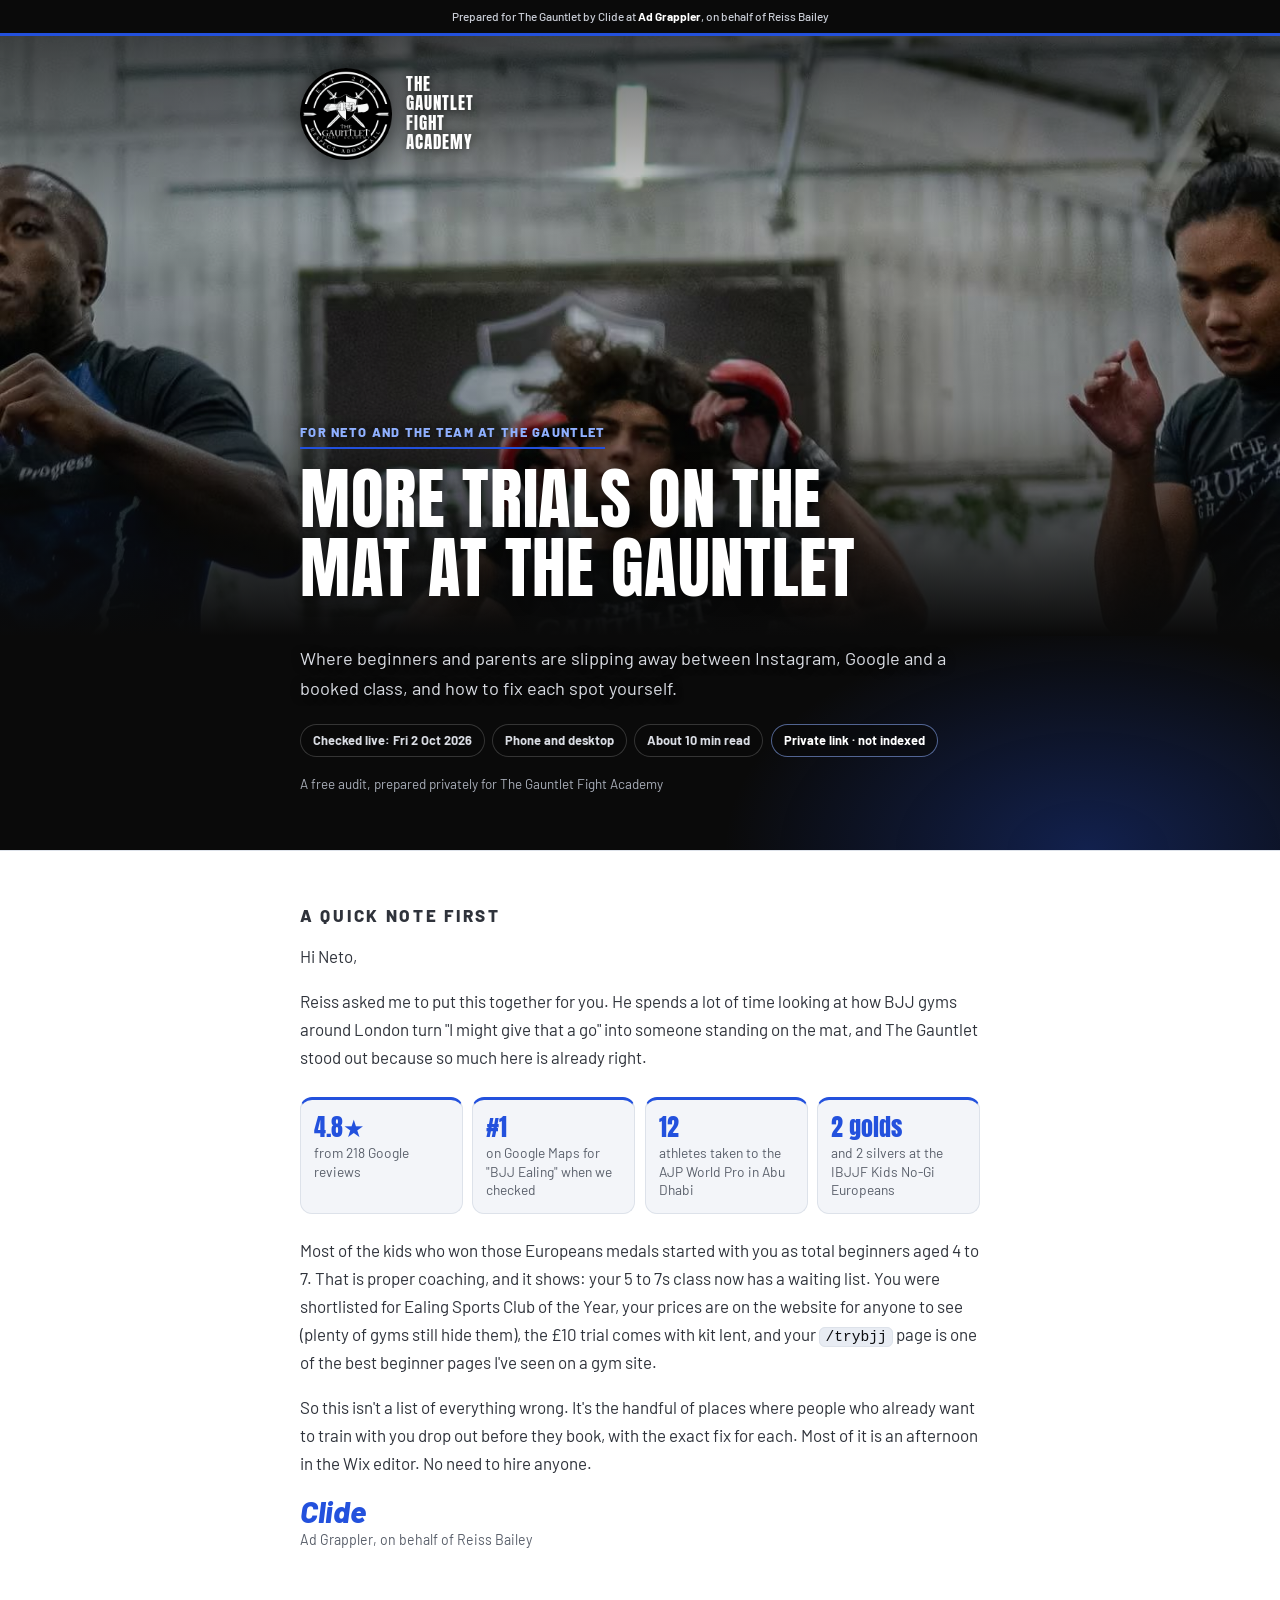
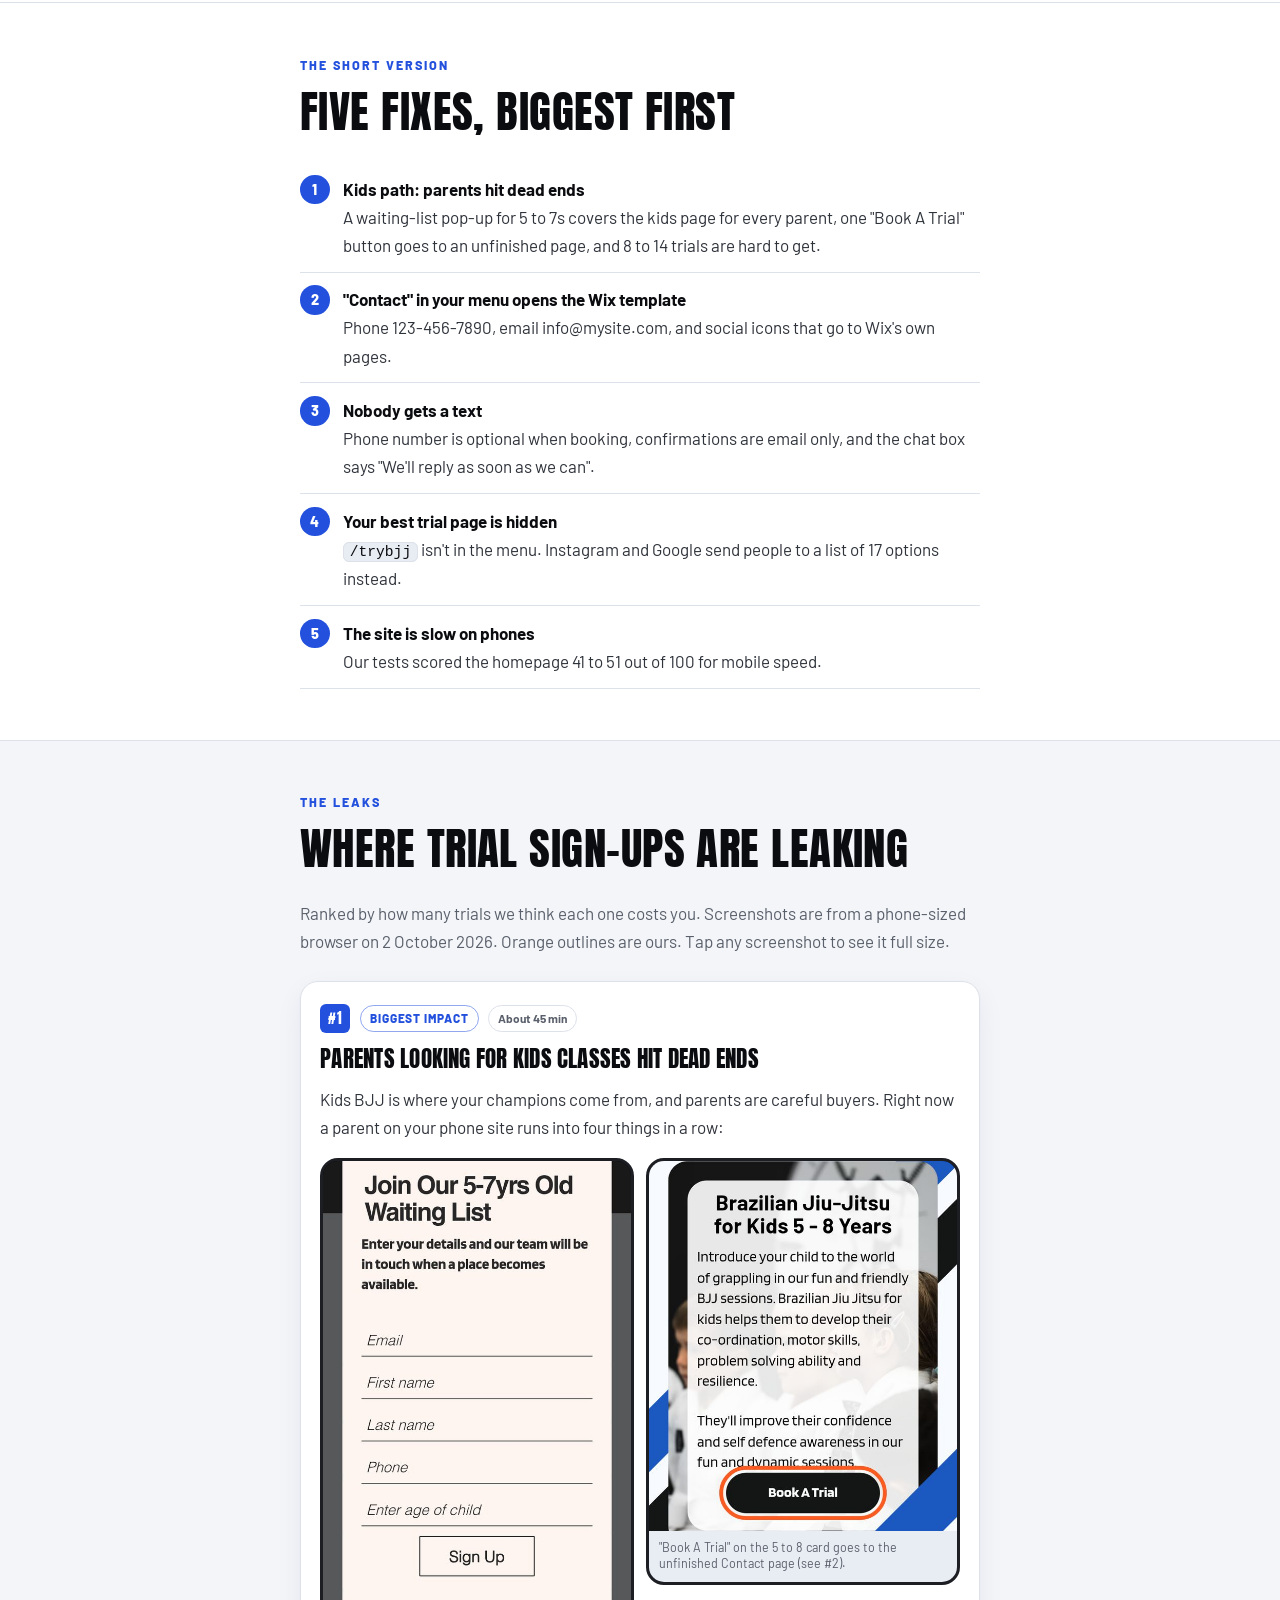
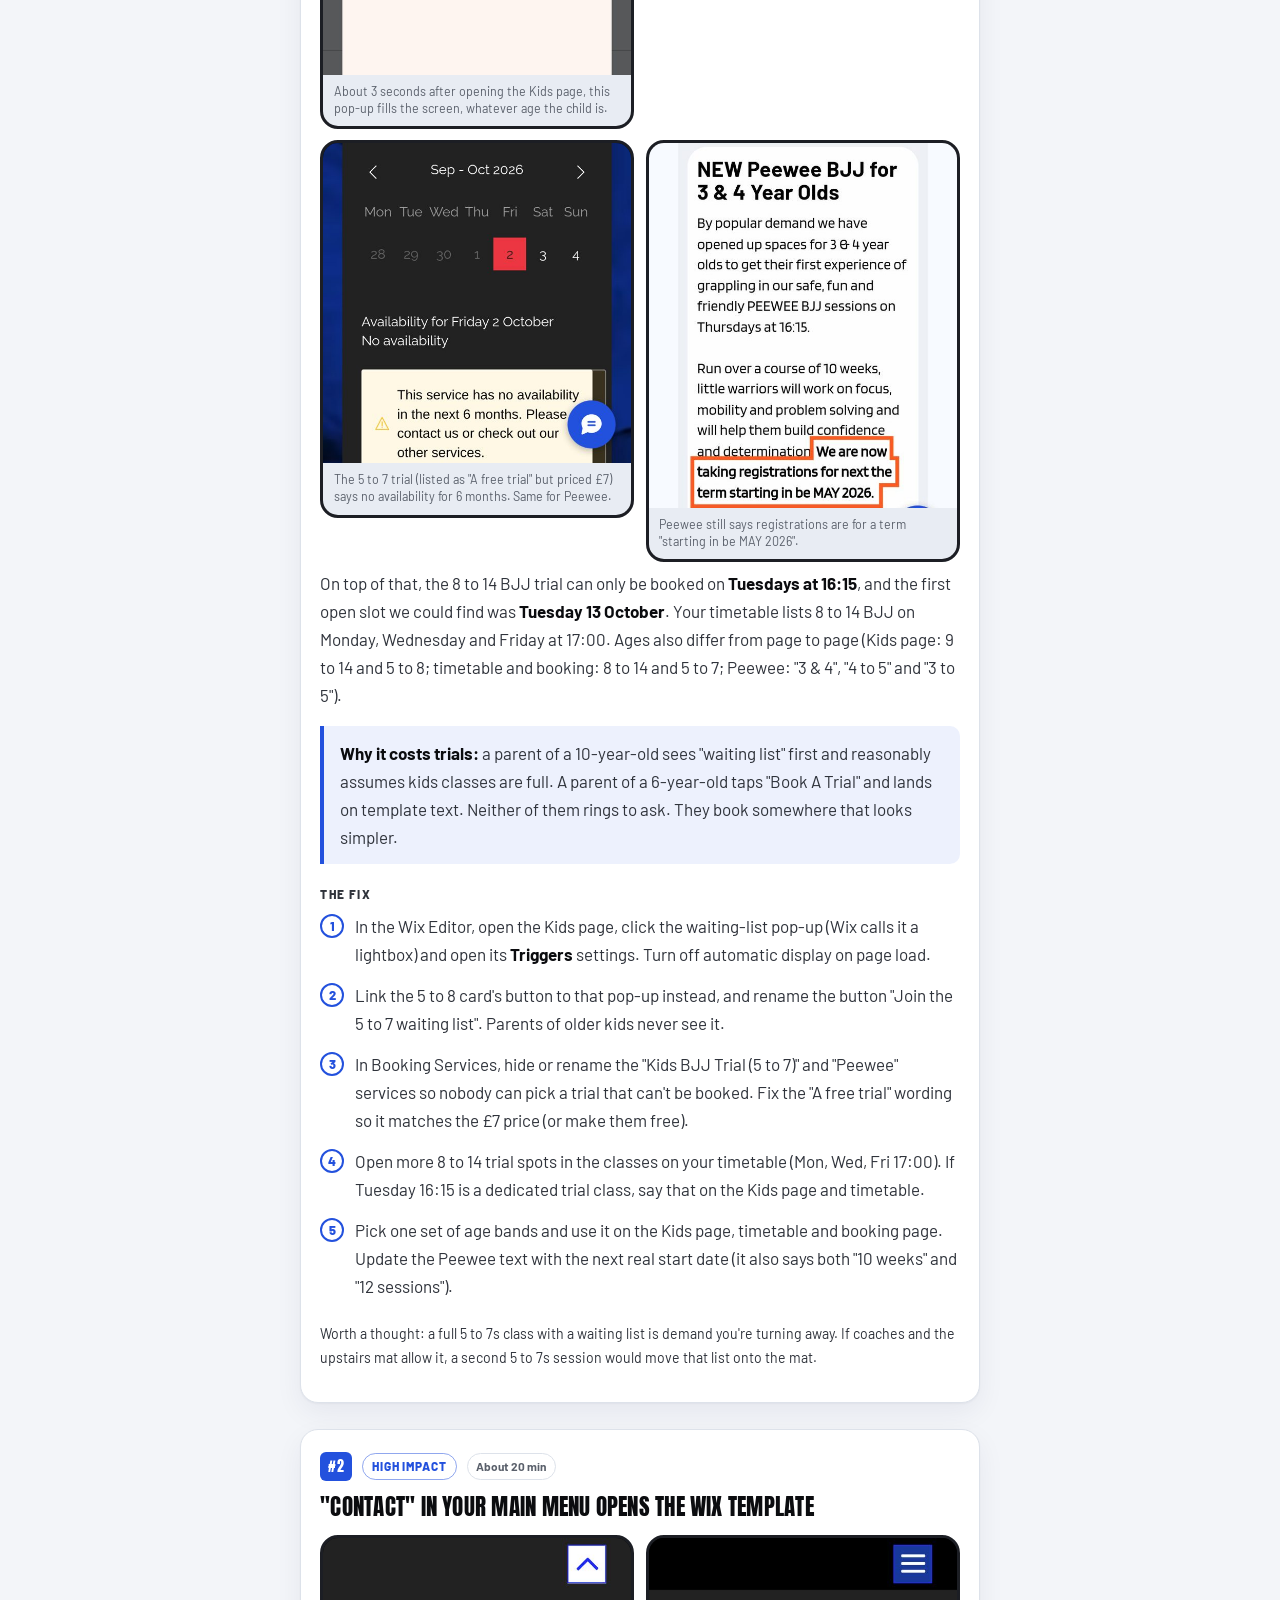
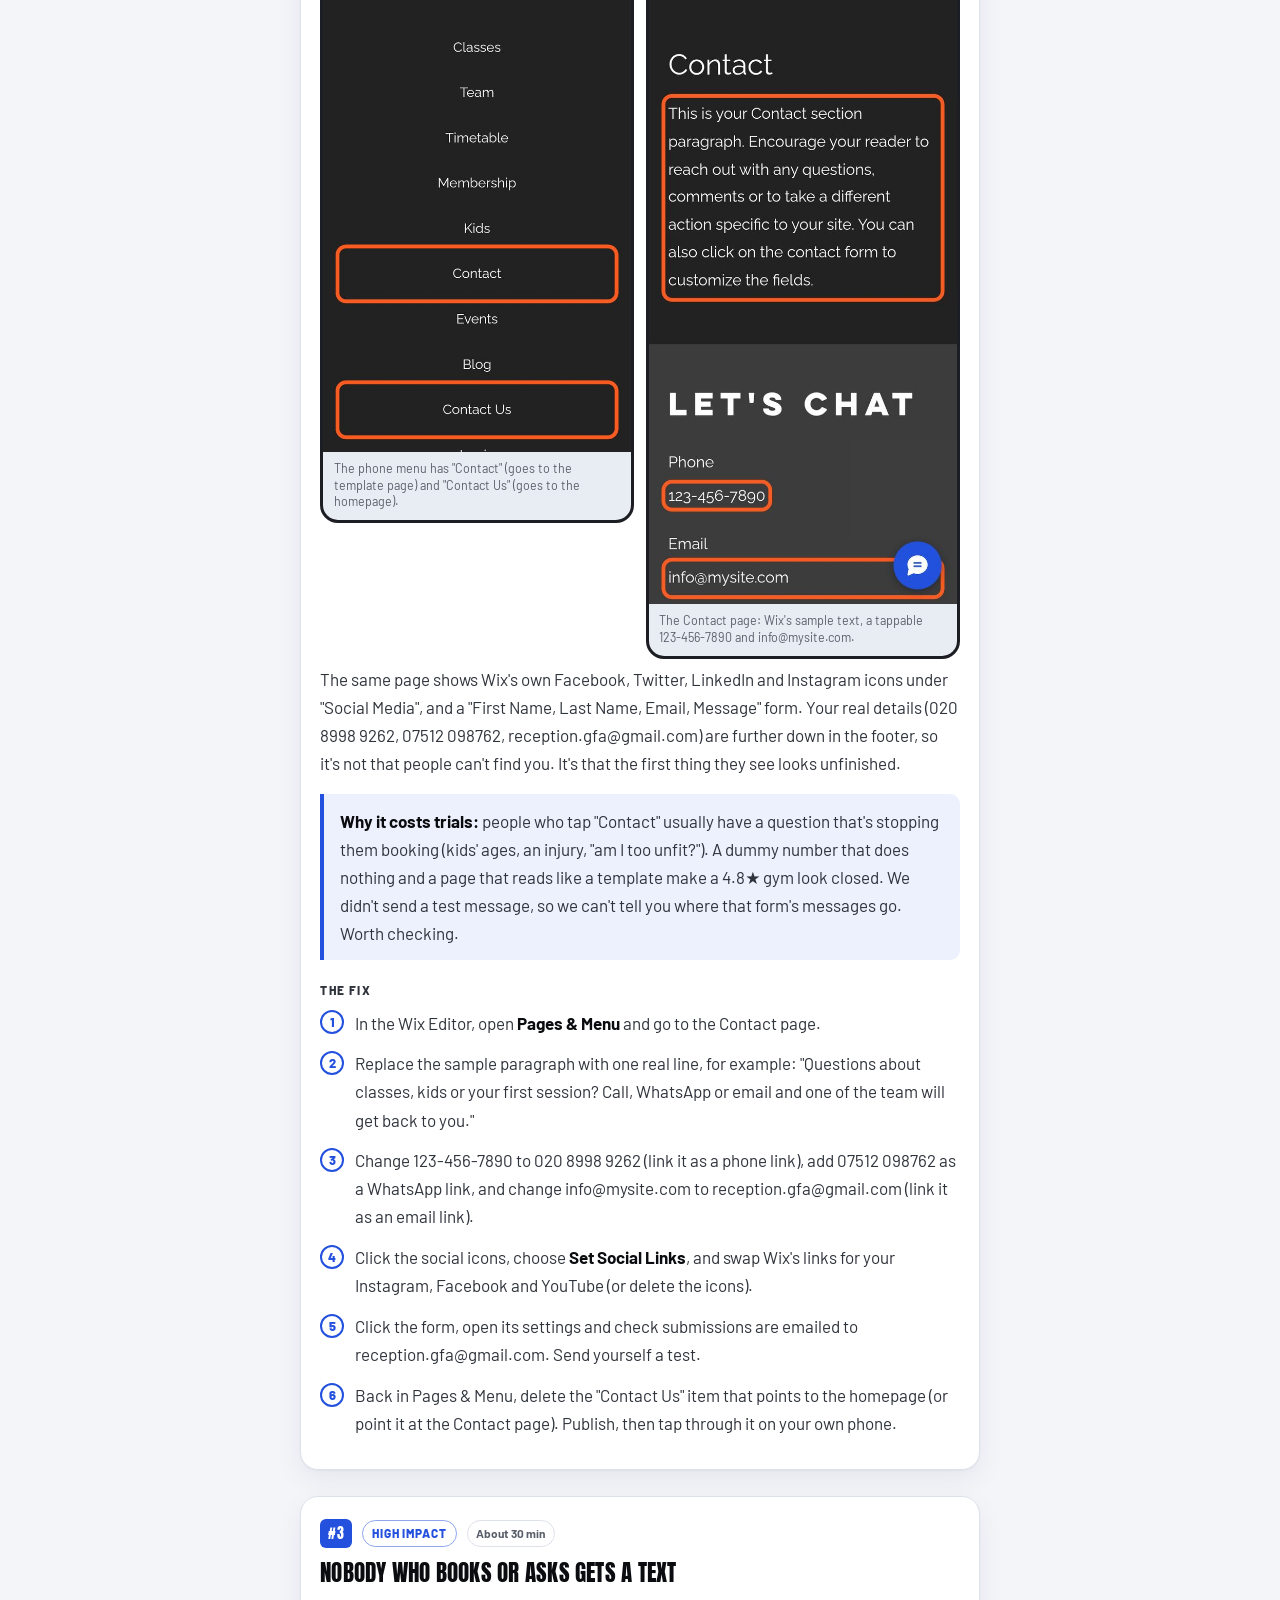
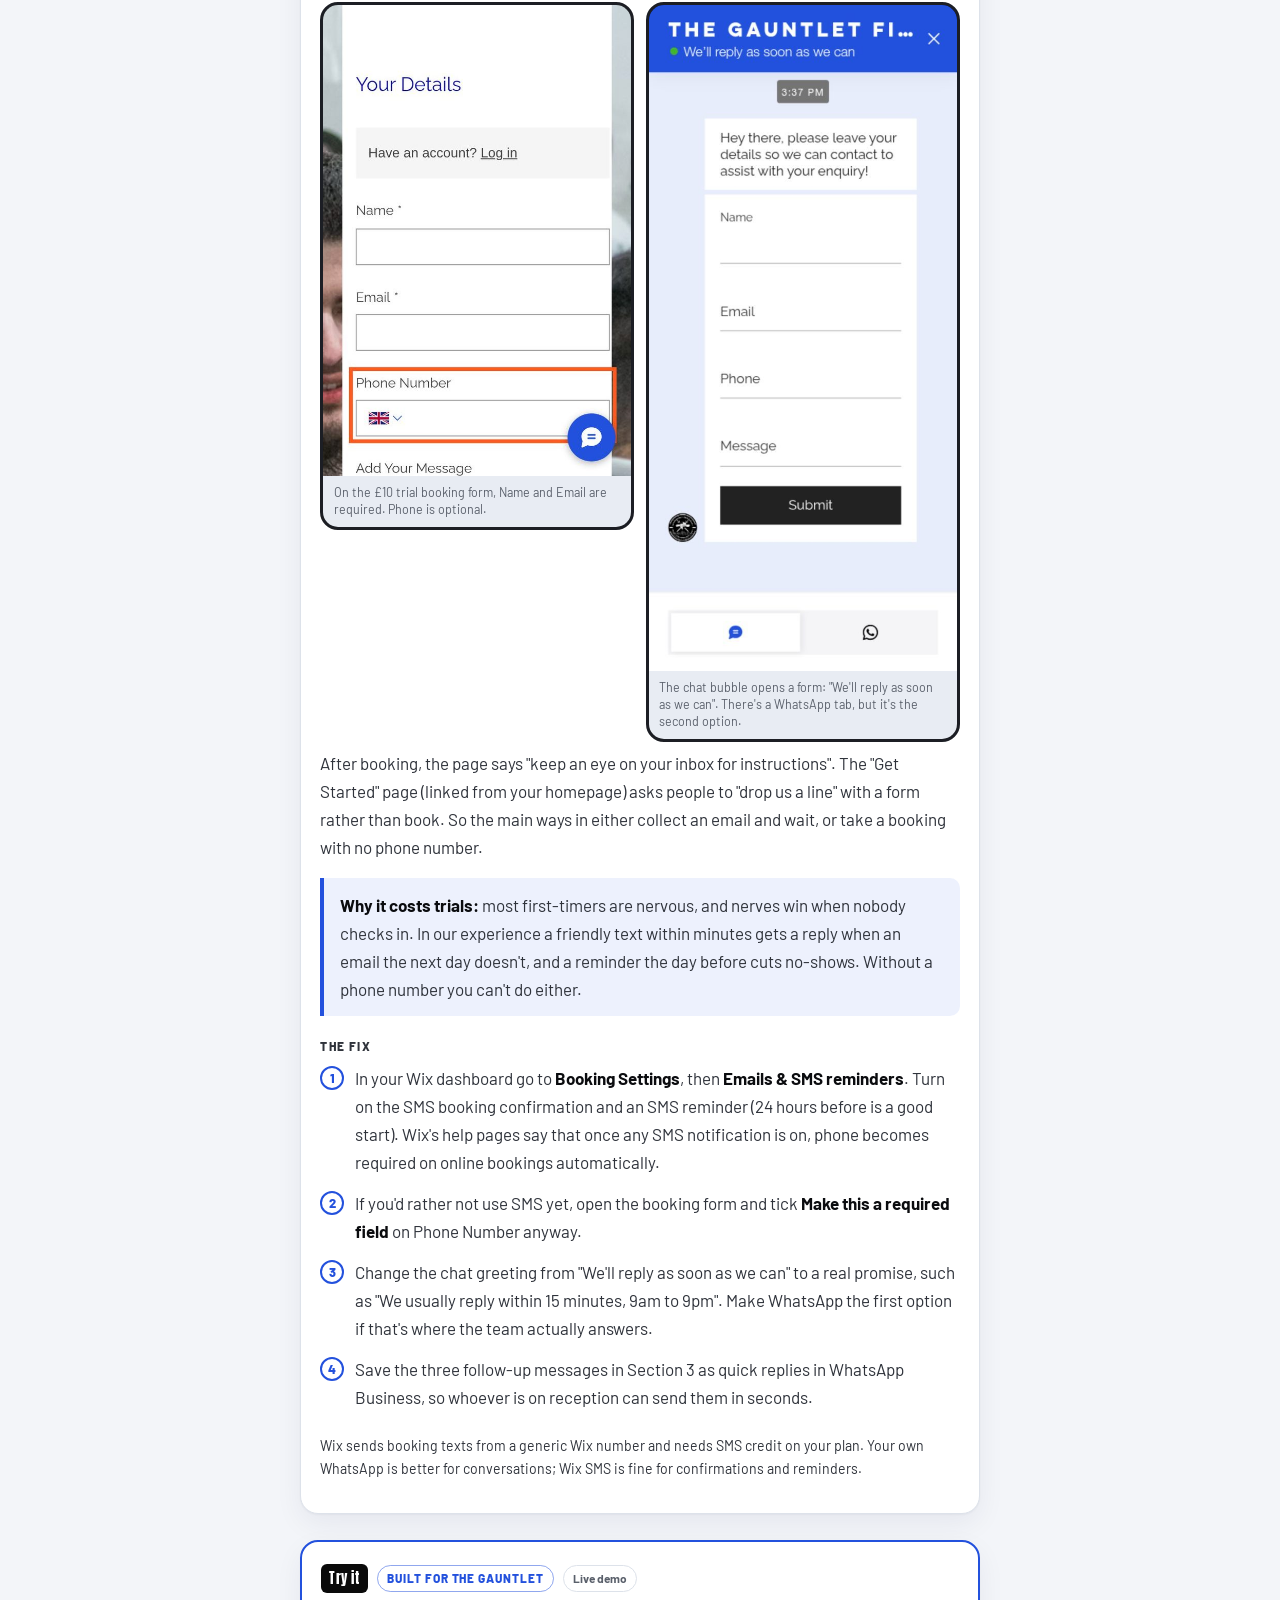
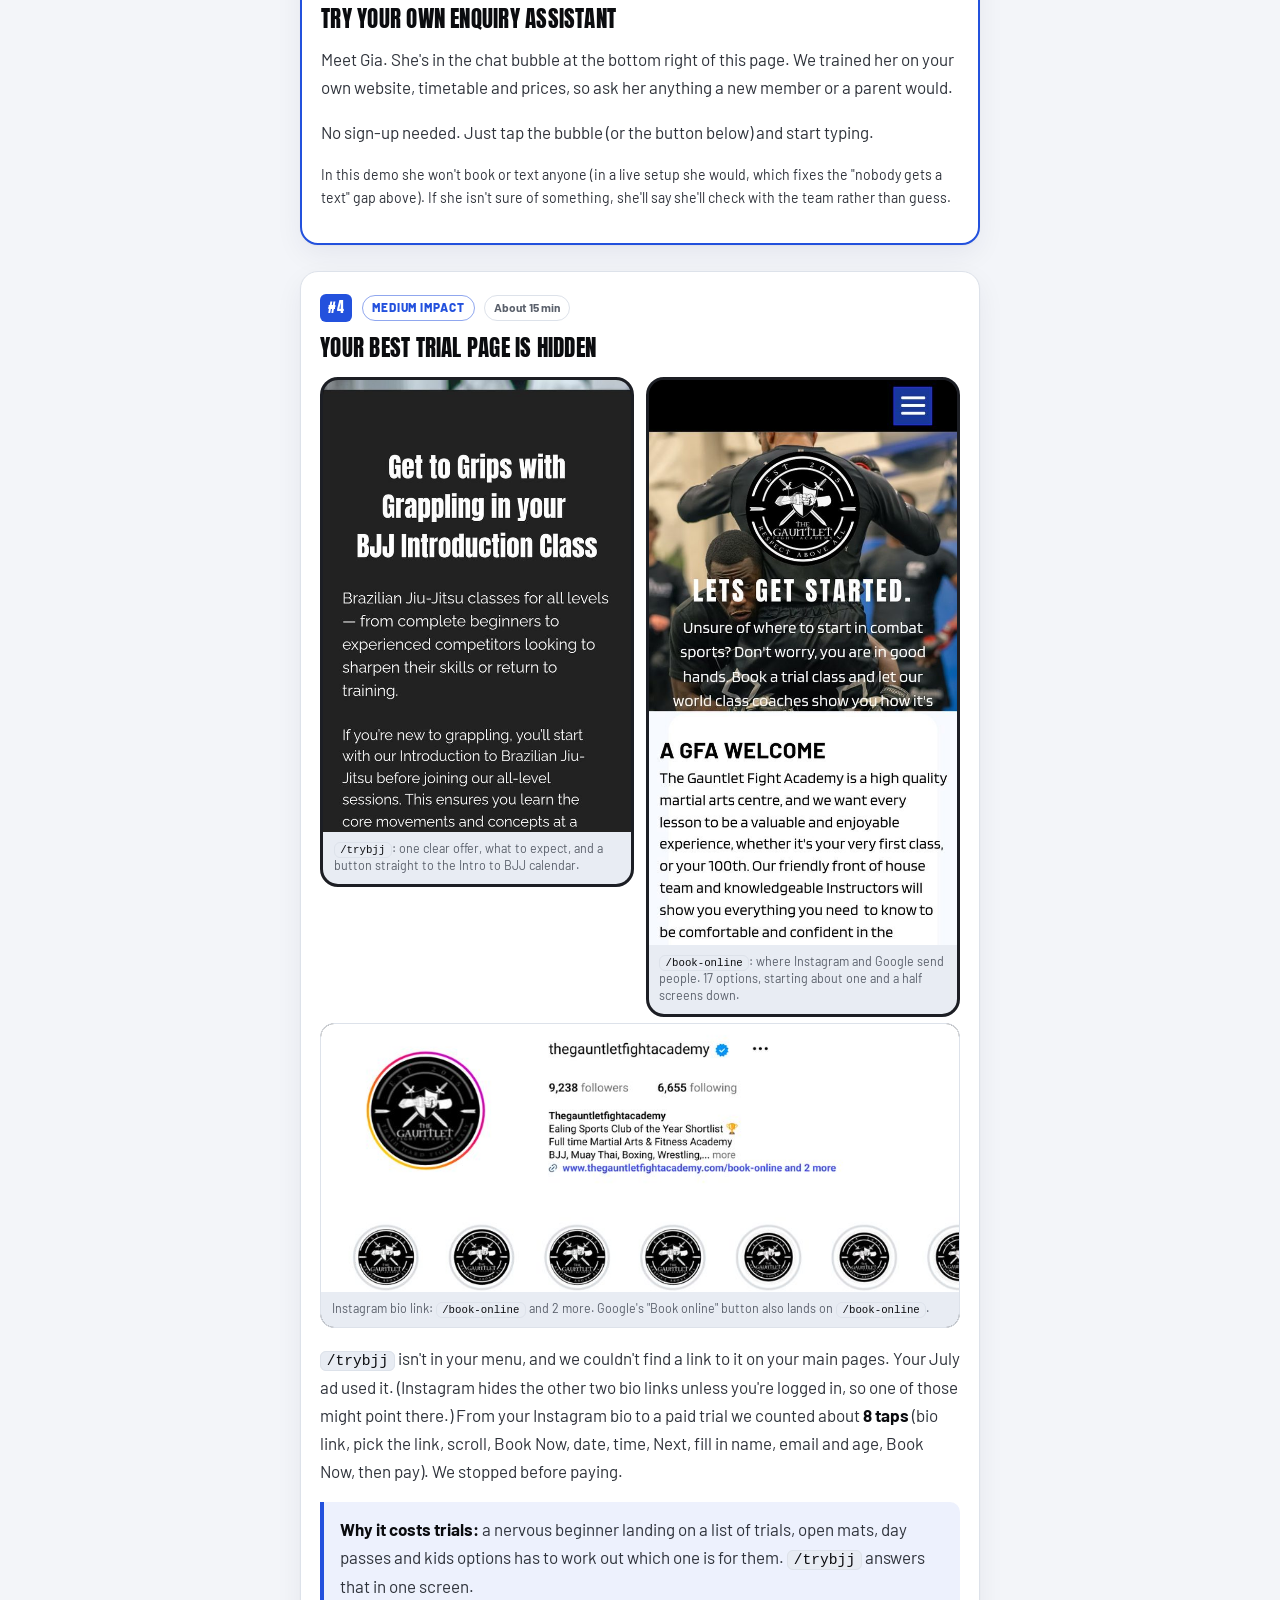
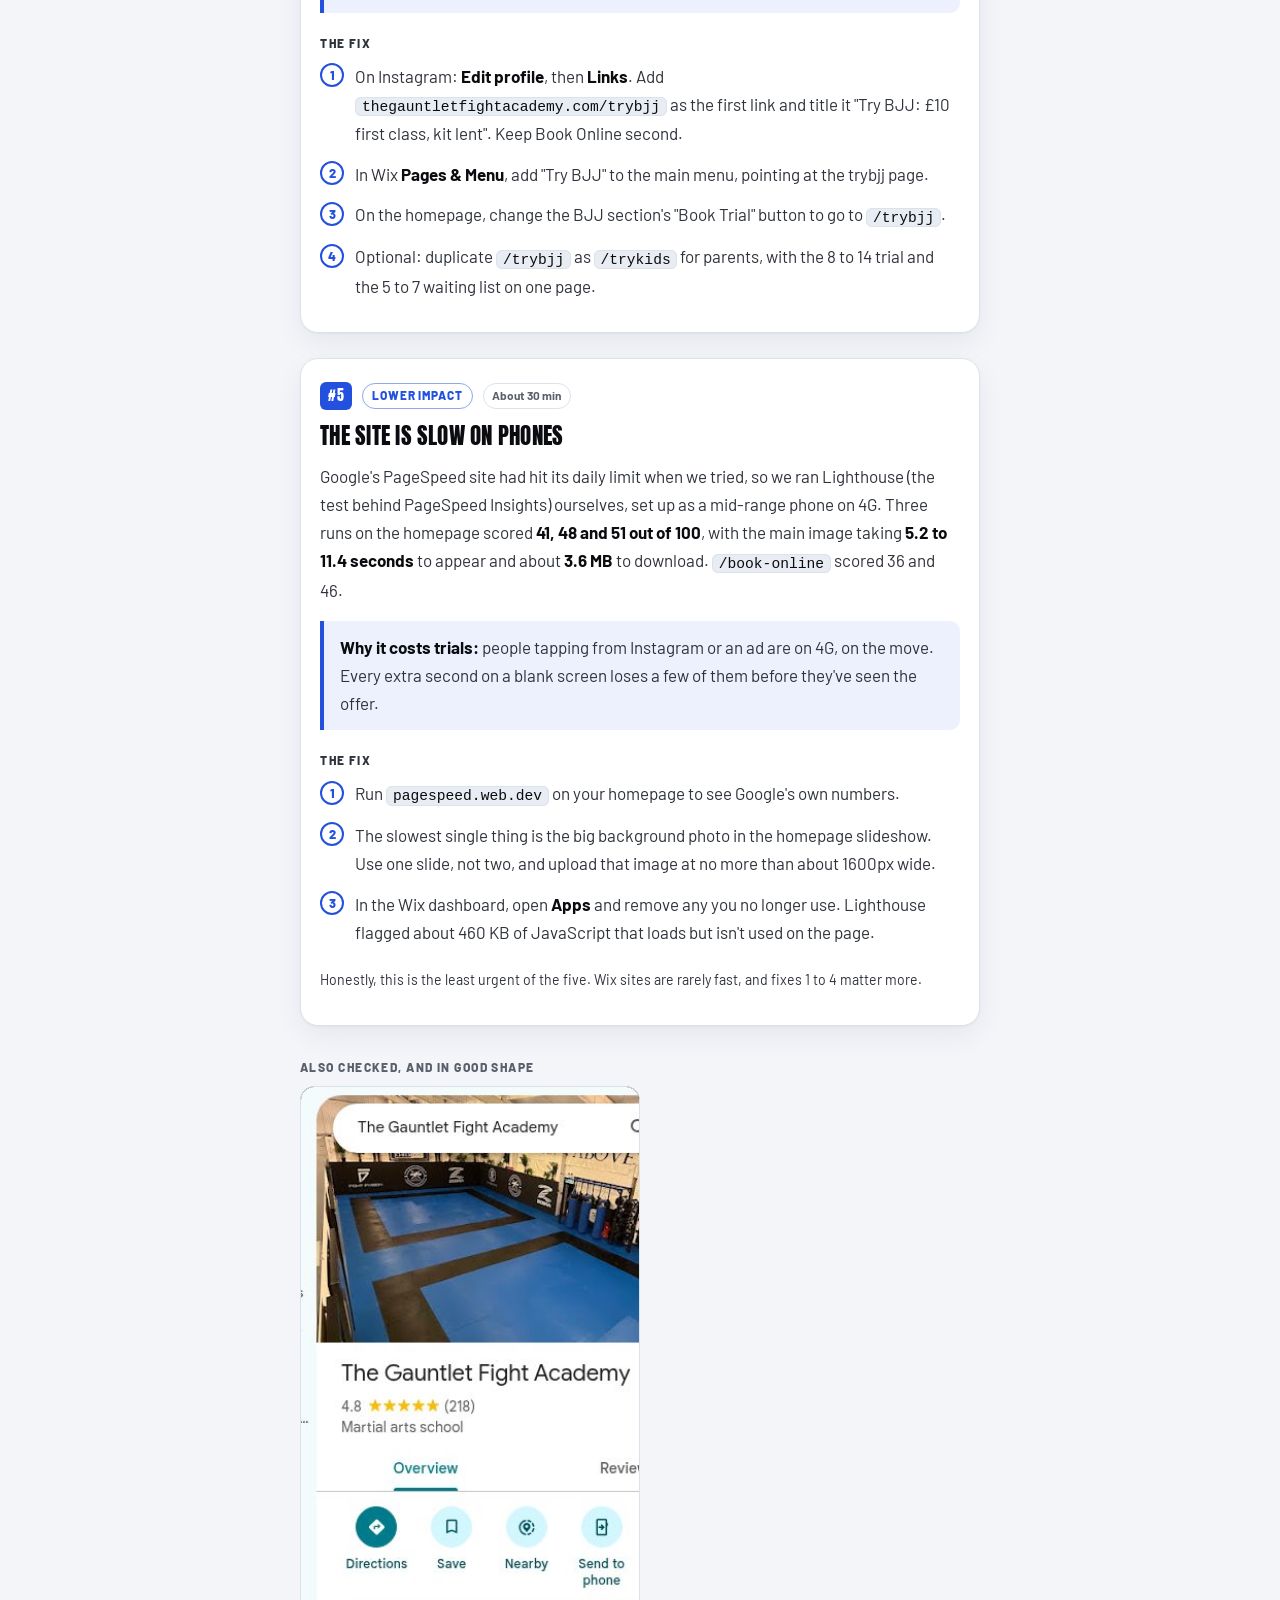
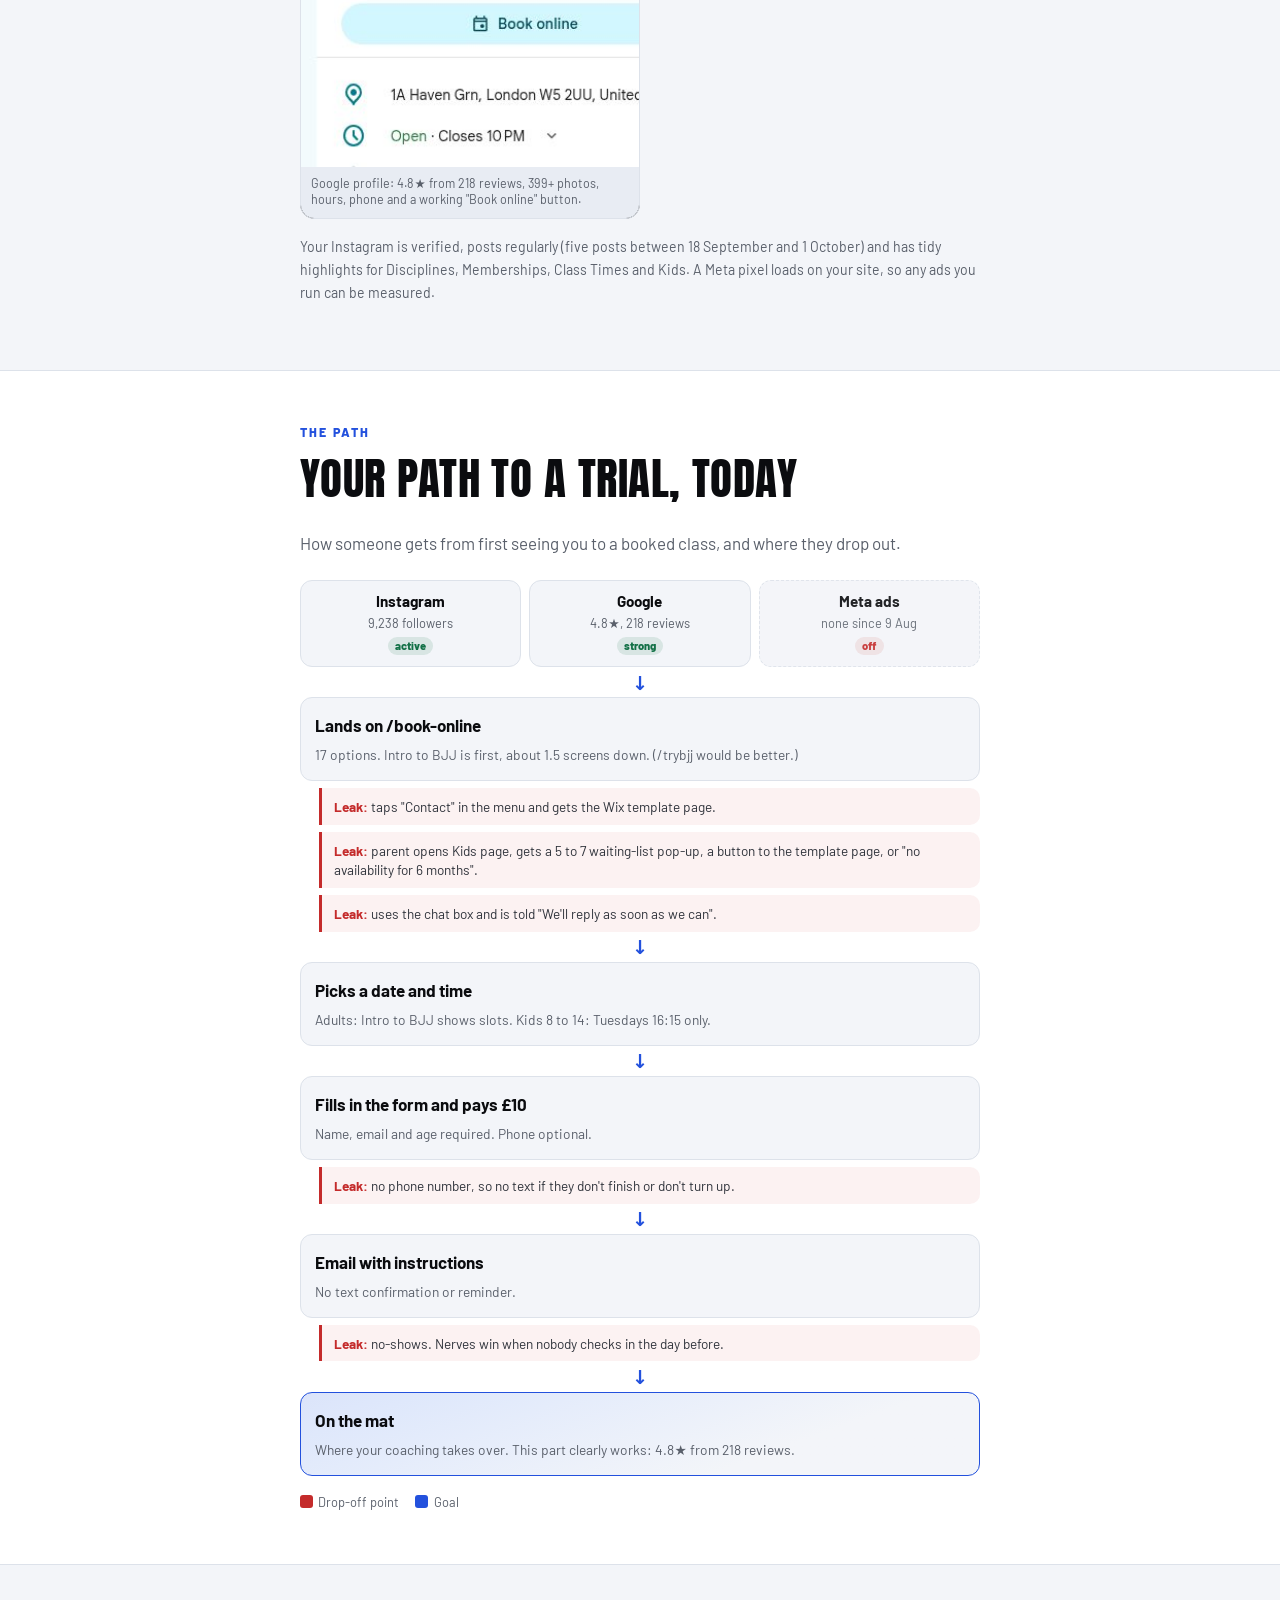
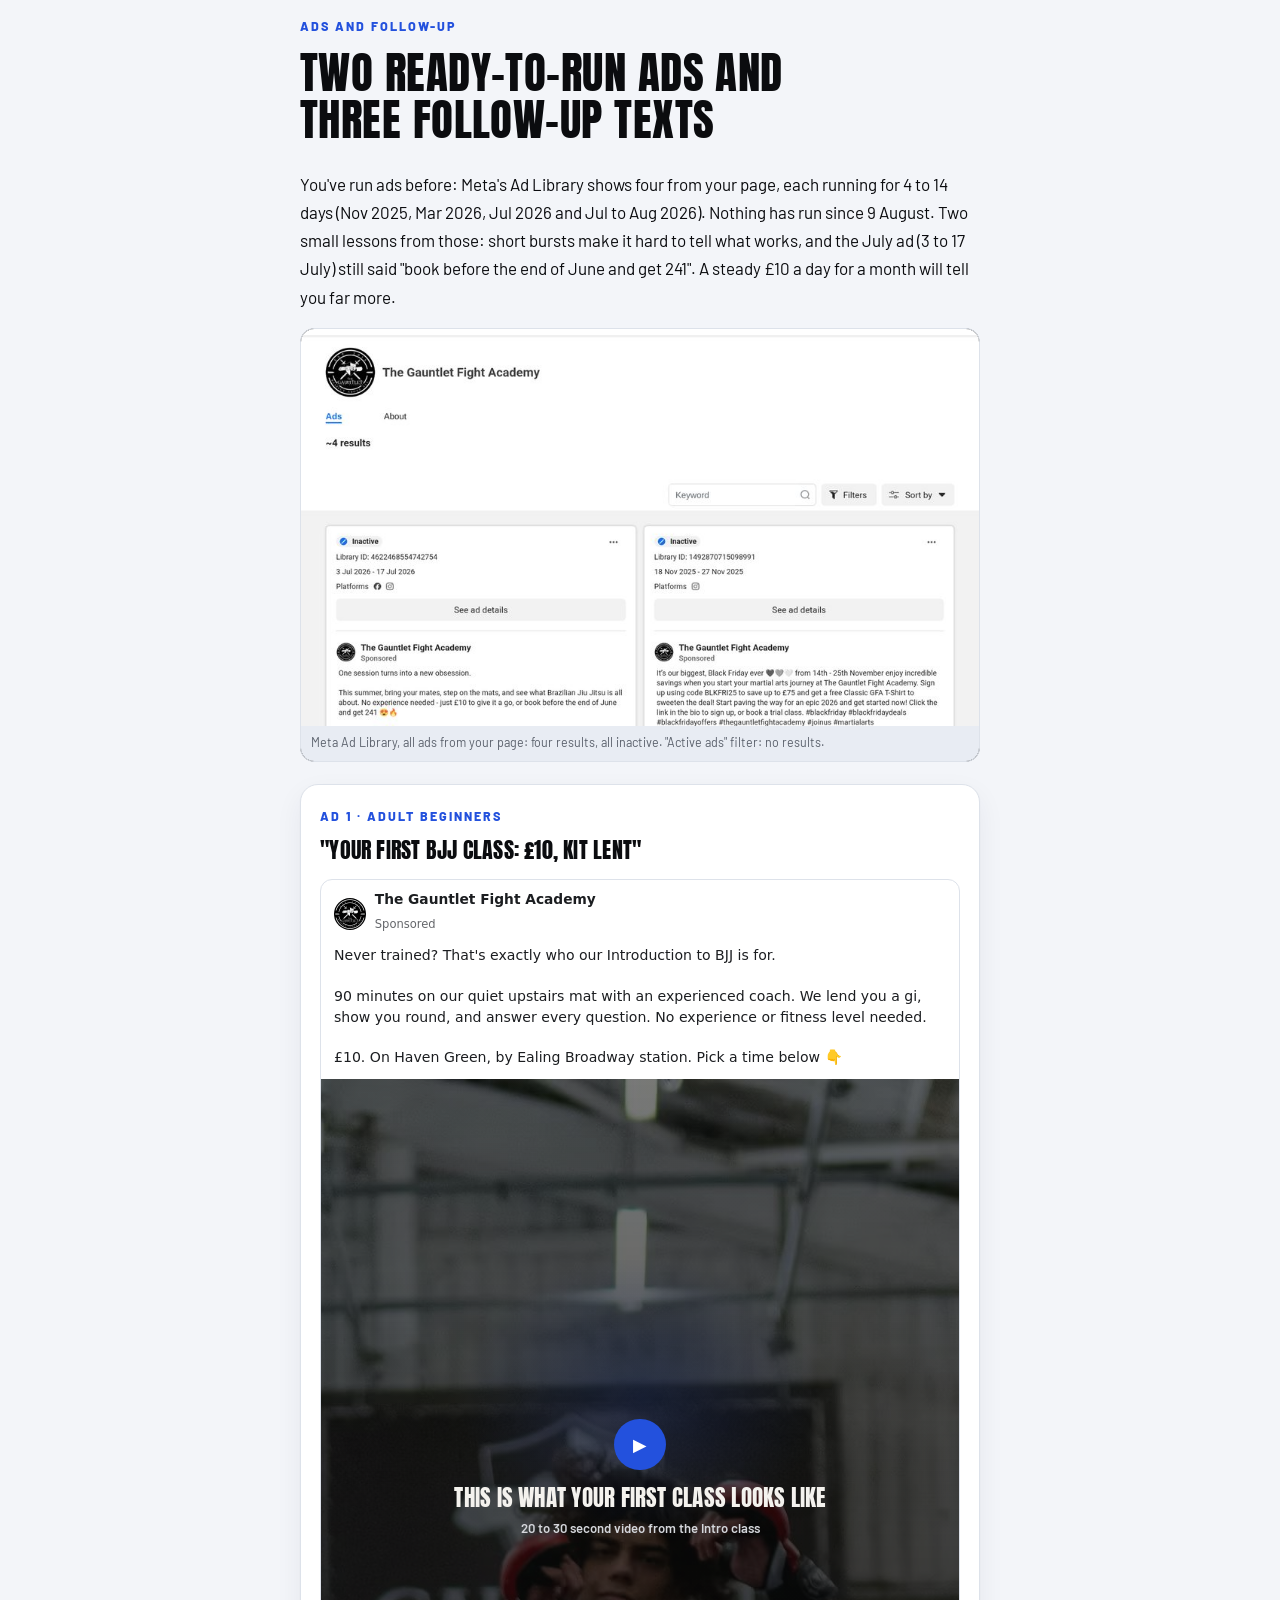
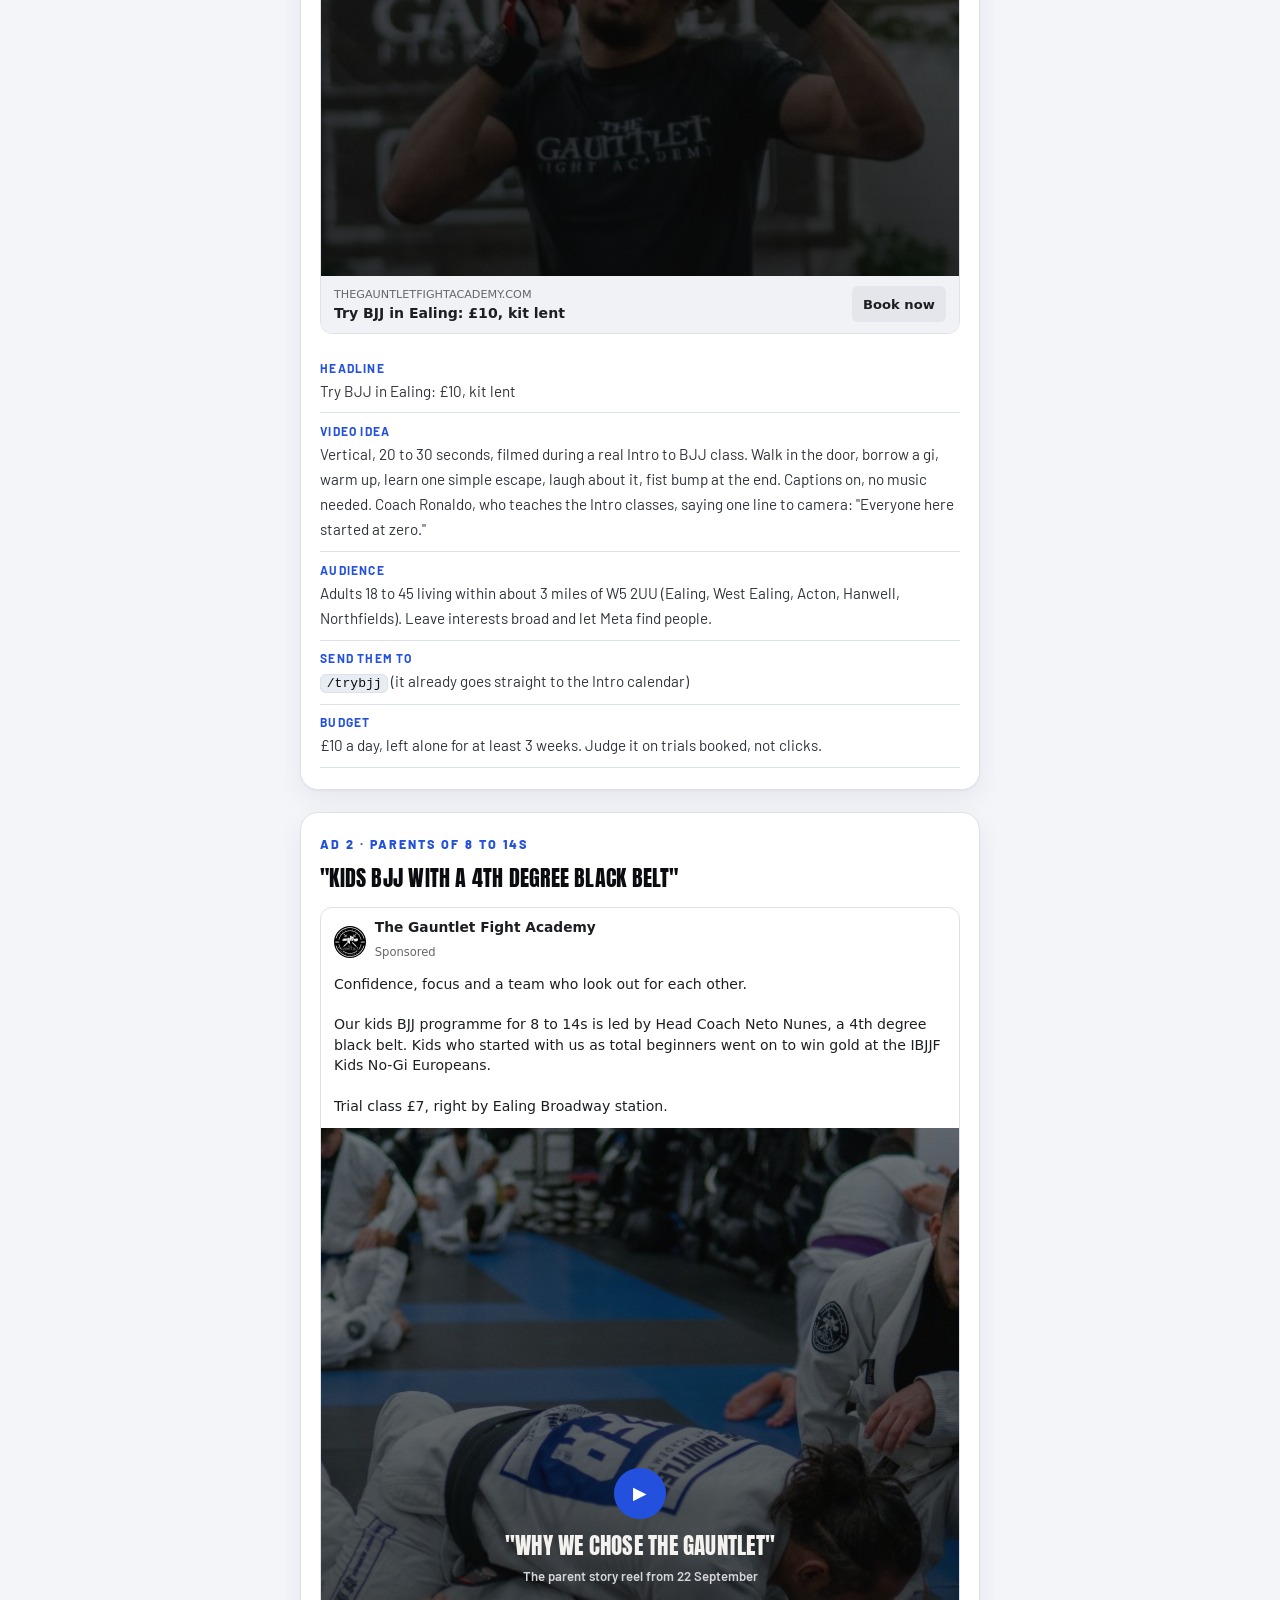
==== commit 817f7f77: "Gauntlet audit: live GHL demo assistant" ====
--- a/r/the-gauntlet-0f622c62/index.html
+++ b/r/the-gauntlet-0f622c62/index.html
@@ -197,6 +197,11 @@
 .credit{color:#fff;font-weight:600}
 .checklist li{list-style:none;position:relative;padding:.5rem 0 .5rem 2rem;border-bottom:1px solid var(--line);color:var(--body);font-size:.95rem}
 .checklist li::before{content:"";position:absolute;left:0;top:.75rem;width:1.1rem;height:1.1rem;border:2px solid var(--accent);border-radius:4px}
+/* enquiry assistant demo (chat bubble is the GHL widget, loaded before </body>) */
+.issue.try{border:2px solid var(--brand-primary)}
+.rank.try-tag{background:var(--brand-ink);color:#fff}
+.try-open{border:0;font-family:inherit;cursor:pointer;margin:1.1rem 0 .4rem}
+.try-open[hidden]{display:none}
 @media (max-width:560px){
 .est thead{display:none}
 .est tr{display:grid;grid-template-columns:1fr auto;column-gap:.8rem;border-bottom:1px solid var(--line);padding:.7rem .2rem}
@@ -342,6 +347,16 @@
       <p class="note">Wix sends booking texts from a generic Wix number and needs SMS credit on your plan. Your own WhatsApp is better for conversations; Wix SMS is fine for confirmations and reminders.</p>
     </article>
 
+    <!-- TRY THE ASSISTANT (GHL Conversation AI "Gia" in the GHL chat widget; embed script is before </body>) -->
+    <article class="issue try" id="try-assistant">
+      <div class="issue-top"><span class="rank try-tag">Try it</span><span class="impact">Built for The Gauntlet</span><span class="time">Live demo</span></div>
+      <h3>Try your own enquiry assistant</h3>
+      <p>Meet Gia. She's in the chat bubble at the bottom right of this page. We trained her on your own website, timetable and prices, so ask her anything a new member or a parent would.</p>
+      <p>No sign-up needed. Just tap the bubble (or the button below) and start typing.</p>
+      <button type="button" class="btn try-open" hidden>Chat with Gia</button>
+      <p class="note">In this demo she won't book or text anyone (in a live setup she would, which fixes the "nobody gets a text" gap above). If she isn't sure of something, she'll say she'll check with the team rather than guess.</p>
+    </article>
+
     <!-- ISSUE 4 -->
     <article class="issue" id="issue-4">
       <div class="issue-top"><span class="rank">#4</span><span class="impact">Medium impact</span><span class="time">About 15 min</span></div>
@@ -547,5 +562,18 @@
     <p>Not affiliated with Wix, Meta or Google. Logo and photos are The Gauntlet Fight Academy's own, from their public website. This page is private and set to noindex.</p>
   </div>
 </footer>
+<script>
+/* "Chat with Gia" button: shown only once the GHL widget has loaded, then opens it.
+   Also hides GHL's "Hi there! Have a question?" pop-up on phones (it sits over the text and can't be switched off in GHL).
+   The widget uses an open shadow root, so we add one style rule inside it; if GHL changes its markup this does nothing. */
+(function(){var b=document.querySelector('.try-open'),n=0;
+function cw(){return window.leadConnector&&window.leadConnector.chatWidget;}
+function hidePrompt(){var h=document.querySelector('chat-widget'),r=h&&h.shadowRoot;if(!r||r.getElementById('ag-hide-prompt'))return;
+var st=document.createElement('style');st.id='ag-hide-prompt';st.textContent='@media (max-width:640px){.lc_text-widget--prompt{display:none!important}}';r.appendChild(st);}
+var t=setInterval(function(){var w=cw();hidePrompt();if(w&&w.isLoaded===true&&typeof w.openWidget==='function'){if(b)b.hidden=false;hidePrompt();setTimeout(hidePrompt,3000);clearInterval(t);}else if(++n>60){clearInterval(t);}},500);
+if(!b)return;
+b.addEventListener('click',function(){var w=cw();if(w&&typeof w.openWidget==='function')w.openWidget();});})();
+</script>
+<script src="https://widgets.leadconnectorhq.com/loader.js" data-resources-url="https://widgets.leadconnectorhq.com/chat-widget/loader.js" data-widget-id="6abfe583b9d1919abad96f6c"></script>
 </body>
 </html>
